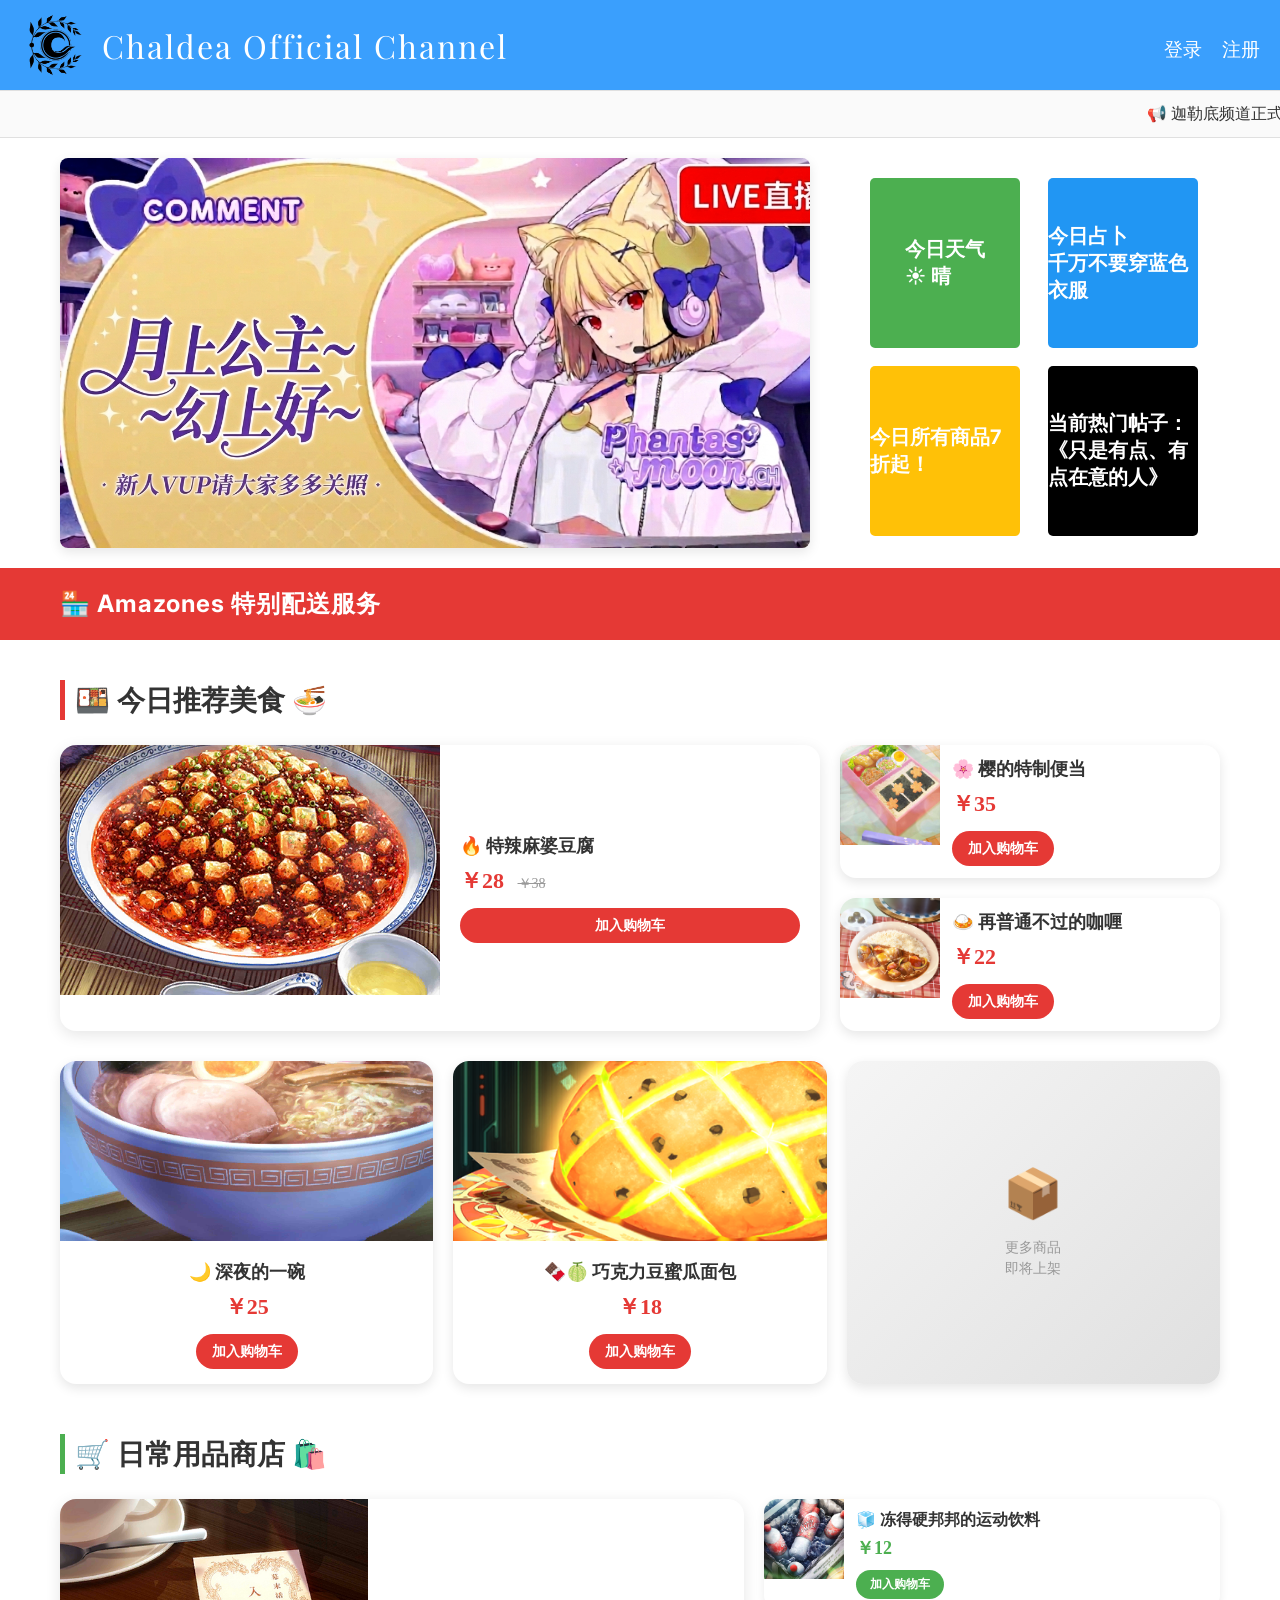
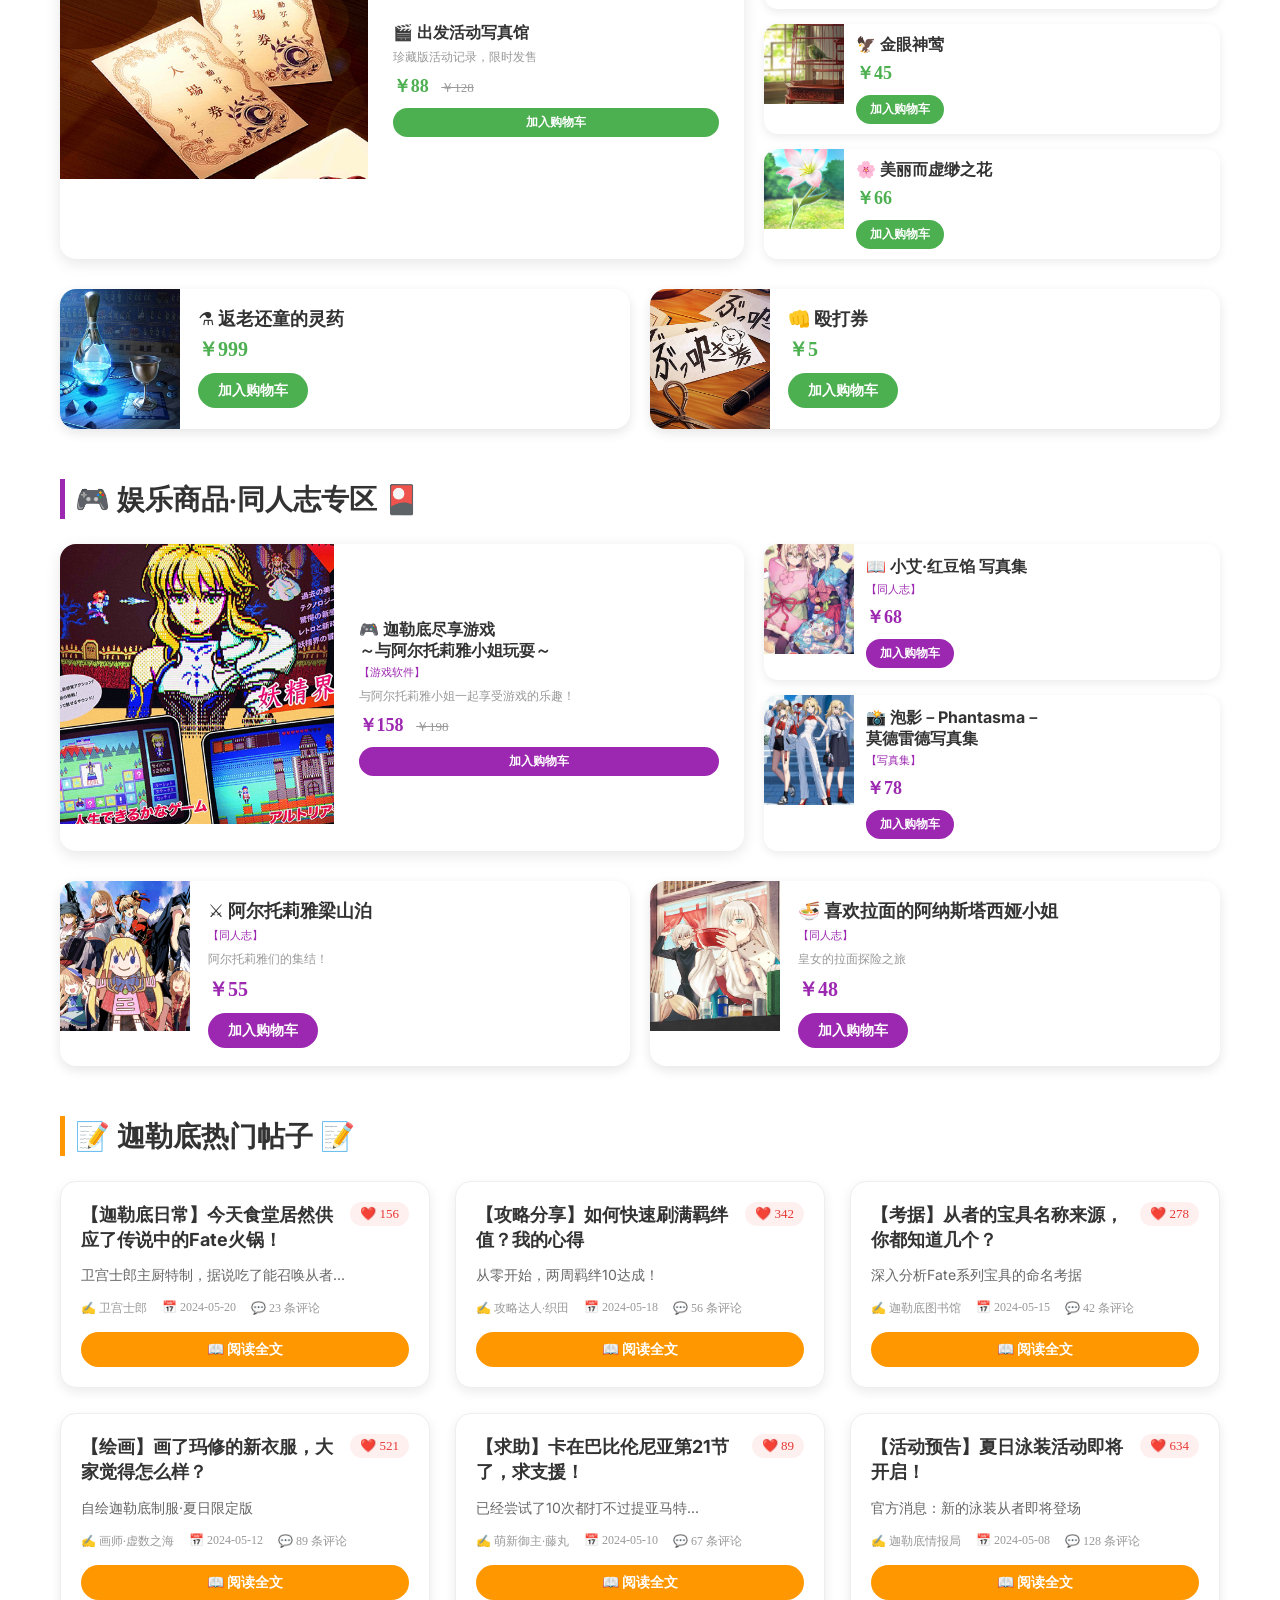
==== index.html @ c487dac6 "Add files via upload" ====
<!DOCTYPE html>
<html lang="zh-cn">
<head>
    <meta charset="UTF-8">
    <meta name="viewport" content="width=device-width, initial-scale=1.0">
    <title>Chaldea Channel-迦勒底频道</title>
    
    <!-- 设置网站图标（favicon） -->
    <link rel="icon" type="image/png" href="images/迦勒底.png">
    <link rel="shortcut icon" type="image/png" href="images/迦勒底.png">
    
    <!-- 引入外部CSS文件 -->
    <link rel="stylesheet" href="css/web.css">
    
    <style>
        * {
            margin: 0;
            padding: 0;
            box-sizing: border-box;
        }

        html, body {
            width: 100%;
            height: 100%;
            margin: 0;
            padding: 0;
            border: 0;
        }

        body {
            background-color: #ffffff;
            padding: 0;
            margin: 0;
            display: block;
            overflow-x: hidden;
        }

        .top-blue-bar {
            width: 100%;
            height: 90px; /* 修改：从60px增加到90px，避免图片溢出 */
            background-color: rgb(58, 159, 253);
            margin: 0;
            padding: 0;
            border: none;
            display: block;
            position: relative;
        }
        
        /* 修复图片高度和定位 */
        .logo-img {
            height: 70px;
            width: 70px;
            display: block;
            object-fit: contain; /* 保证图片比例 */
        }

        /* 优化移动端显示 */
        @media (max-width: 768px) {
            .channel-name {
                font-size: 20px !important;
            }
            .nav-link {
                font-size: 14px !important;
            }
            .nav-left {
                gap: 8px !important;
            }
        }

    </style>
</head>
<body>
    <div class="top-blue-bar">
        <!-- 左侧图片 -->
        <div class="nav-left">
            <img src="images/迦勒底.png" alt="迦勒底" class="logo-img">
            <span class="channel-name">Chaldea Official Channel</span>
        </div>
        <!-- 右侧登录注册 -->
        <div class="nav-right">
            <a href="#" class="nav-link">登录</a>
            <a href="#" class="nav-link">注册</a>
        </div>
    </div>

    <!-- 滚动报幕区域 -->
    <div class="news-ticker">
        <div class="ticker-container">
            <div class="ticker-content" id="tickerContent">
                <span class="news-item">📢 迦勒底频道正式上线！感谢各位从者和御主的支持！</span>
                <span class="news-separator">✦</span>
                <span class="news-item">近日，御主藤丸立香昏迷在床上，其从者皆来探望，等御主醒来时竞在其枕边意外发现一个圣杯，御主表示我不到发生了什么</span>
                <span class="news-separator">✦</span>
                <span class="news-item">5月上旬，阿拉什、诸葛孔明和卡斯特因过度劳累而病倒，再次提醒广大从者们要注意身体</span>
                <span class="news-separator">✦</span>
                <span class="news-item">所长奥尔加玛丽、浅上藤乃、紫苑等人在特异点举行了炙烤蘑菇宴会，感兴趣的从者们可联系：11110000</span>
                <span class="news-separator">✦</span>
                <span class="news-item">爱尔奎特与希耶尔因小事在食堂争执了起来，饭堂员工卫宫好不容易劝阻了二人，事后希耶尔开心地吃起了咖喱并分享给爱尔奎特，爱尔奎特却言："我不吃咖喱。"双方再起了争执。</span>
                <span class="news-separator">✦</span>
                <span class="news-item">5月中旬，莉莉丝和玛修起了争执，二人在灵子模拟室打的不相上下，最后因莉莉丝一直用言语挑衅玛修，被玛修一个光炮打飞了</span>
                <span class="news-separator">✦</span>
                <span class="news-item">去年12月起，迦勒底各处出现许多类似猫的生物，形象酷似爱尔奎特，但爱尔奎特表示："欸~ 完全不知道这是什么生物呢 不过确实和我相像"经过迦勒底的一番调查，确认该生物名为喵姬</span>
                <span class="news-separator">✦</span>
                <span class="news-item">达芬奇亲提醒您，一定要小心网站上来路不明的商品销售信息，以免造成损失！</span>
                <span class="news-separator">✦</span>
                <span class="news-item">听闻最近出现的特异点里有死徒出现，希耶尔干劲满满地赶往特异点，但似乎没发现死徒的踪迹。据本人说："我只记得到达之后不小心碾碎了什么东西，原来那个就是死徒吗？"</span>
                <span class="news-separator">✦</span>
            </div>
        </div>
    </div>

    <!-- 轮播图和功能块行容器 -->
    <div class="content-row">
        <!-- 轮播图区域 -->
        <div class="carousel-section">
            <div class="carousel-container">
                <div class="carousel-wrapper" id="carouselWrapper">
                    <div class="carousel-slide">
                        <img src="images/轮换_直播.png" alt="直播间">
                    </div>
                    <div class="carousel-slide">
                        <img src="images/轮换_旅游.png" alt="玛修">
                    </div>
                </div>
            </div>
        </div>

         <!-- 功能矩形块区域 -->
        <div class="feature-grid">
            <div class="feature-item feature-green">
                <div class="weather-text">
                    <div class="weather-title">今日天气</div>
                    <div class="weather-info">☀️ 晴</div>
                </div>
            </div>
            <div class="feature-item feature-blue">
                <div class="zhanbu-text">
                    <div class="weather-title">今日占卜</div>
                    <div class="weather-info">千万不要穿蓝色衣服</div>
                </div>
            </div>
            <div class="feature-item feature-yellow">今日所有商品7折起！</div>
            <div class="feature-item feature-black">当前热门帖子：《只是有点、有点在意的人》</div>
        </div>  <!-- ← 这里要闭合 feature-grid -->
    </div>  <!-- ← 这里要闭合 content-row -->

    
    <!-- Amazones 特别配送服务横框 -->
    <!-- 红色大横框 -->
    <div class="red-bar">
        <div class="red-bar-text">🏪 Amazones 特别配送服务</div>
    </div>

    <!-- 👇 美食外卖选购区域 👇 -->
    <div class="food-menu">
        <div class="food-menu-title">🍱 今日推荐美食 🍜</div>
        
        <!-- 第一行：左边大图 + 右边两个小图 -->
        <div class="food-row food-row-first">
            <!-- 左边大图：特辣麻婆豆腐 -->
            <div class="food-card food-card-large">
                <img src="images/特辣麻婆豆腐.png" alt="特辣麻婆豆腐">
                <div class="food-info">
                    <div class="food-name">🔥 特辣麻婆豆腐</div>
                    <div class="food-price">￥28 <span class="food-origin-price">￥38</span></div>
                    <button class="order-btn">加入购物车</button>
                </div>
            </div>
            
            <!-- 右边两个小图 -->
            <div class="food-small-group">
                <div class="food-card food-card-small">
                    <img src="images/樱的特制便当.png" alt="樱的特制便当">
                    <div class="food-info">
                        <div class="food-name">🌸 樱的特制便当</div>
                        <div class="food-price">￥35</div>
                        <button class="order-btn">加入购物车</button>
                    </div>
                </div>
                <div class="food-card food-card-small">
                    <img src="images/再普通不过的咖喱.png" alt="再普通不过的咖喱">
                    <div class="food-info">
                        <div class="food-name">🍛 再普通不过的咖喱</div>
                        <div class="food-price">￥22</div>
                        <button class="order-btn">加入购物车</button>
                    </div>
                </div>
            </div>
        </div>
        
        <!-- 第二行：三个均匀排列的商品 -->
        <div class="food-row food-row-second">
            <div class="food-card food-card-medium">
                <img src="images/深夜的一碗.png" alt="深夜的一碗">
                <div class="food-info">
                    <div class="food-name">🌙 深夜的一碗</div>
                    <div class="food-price">￥25</div>
                    <button class="order-btn">加入购物车</button>
                </div>
            </div>
            <div class="food-card food-card-medium">
                <img src="images/巧克力豆蜜瓜面包.png" alt="巧克力豆蜜瓜面包">
                <div class="food-info">
                    <div class="food-name">🍫🍈 巧克力豆蜜瓜面包</div>
                    <div class="food-price">￥18</div>
                    <button class="order-btn">加入购物车</button>
                </div>
            </div>
            <!-- 第三个位置可以留空或添加占位，或者再添加一个商品 -->
            <div class="food-card food-card-medium food-placeholder">
                <div class="coming-soon">
                    <span>📦</span>
                    <p>更多商品<br>即将上架</p>
                </div>
            </div>
        </div>
    </div>

        <!-- 👇 日常用品购买区域 👇 -->
    <div class="daily-goods">
        <div class="daily-goods-title">🛒 日常用品商店 🛍️</div>
        
        <!-- 第一行：左边大图 -->
        <div class="daily-row daily-row-first">
            <!-- 左边大图：出发活动写真馆 -->
            <div class="daily-card daily-card-large">
                <img src="images/出发活动写真馆.png" alt="出发活动写真馆">
                <div class="daily-info">
                    <div class="daily-name">🎬 出发活动写真馆</div>
                    <div class="daily-desc">珍藏版活动记录，限时发售</div>
                    <div class="daily-price">￥88 <span class="daily-origin-price">￥128</span></div>
                    <button class="daily-order-btn">加入购物车</button>
                </div>
            </div>
            
            <!-- 右边三个小图（竖向排列） -->
            <div class="daily-small-group">
                <div class="daily-card daily-card-small">
                    <img src="images/冻得硬邦邦的运动饮料.png" alt="冻得硬邦邦的运动饮料">
                    <div class="daily-info">
                        <div class="daily-name">🧊 冻得硬邦邦的运动饮料</div>
                        <div class="daily-price">￥12</div>
                        <button class="daily-order-btn">加入购物车</button>
                    </div>
                </div>
                <div class="daily-card daily-card-small">
                    <img src="images/金眼神莺.png" alt="金眼神莺">
                    <div class="daily-info">
                        <div class="daily-name">🦅 金眼神莺</div>
                        <div class="daily-price">￥45</div>
                        <button class="daily-order-btn">加入购物车</button>
                    </div>
                </div>
                <div class="daily-card daily-card-small">
                    <img src="images/美丽而虚缈之花.png" alt="美丽而虚缈之花">
                    <div class="daily-info">
                        <div class="daily-name">🌸 美丽而虚缈之花</div>
                        <div class="daily-price">￥66</div>
                        <button class="daily-order-btn">加入购物车</button>
                    </div>
                </div>
            </div>
        </div>
        
        <!-- 第二行：两个商品并排 -->
        <div class="daily-row daily-row-second">
            <div class="daily-card daily-card-medium">
                <img src="images/返老还童的灵药.png" alt="返老还童的灵药">
                <div class="daily-info">
                    <div class="daily-name">⚗️ 返老还童的灵药</div>
                    <div class="daily-price">￥999</div>
                    <button class="daily-order-btn">加入购物车</button>
                </div>
            </div>
            <div class="daily-card daily-card-medium">
                <img src="images/殴打券.png" alt="殴打券">
                <div class="daily-info">
                    <div class="daily-name">👊 殴打券</div>
                    <div class="daily-price">￥5</div>
                    <button class="daily-order-btn">加入购物车</button>
                </div>
            </div>
        </div>
    </div>

        <!-- 👇 娱乐商品（同人志/游戏）区域 👇 -->
    <div class="entertainment-goods">
        <div class="entertainment-title">🎮 娱乐商品·同人志专区 🎴</div>
        
        <!-- 第一行：左边大图 -->
        <div class="entertainment-row entertainment-row-first">
            <!-- 左边大图：迦勒底尽享游戏～与阿尔托莉雅小姐玩耍～ -->
            <div class="entertainment-card entertainment-card-large">
                <img src="images/迦勒底尽享游戏_～与阿尔托莉雅小姐玩耍～.png" alt="迦勒底尽享游戏～与阿尔托莉雅小姐玩耍～">
                <div class="entertainment-info">
                    <div class="entertainment-name">🎮 迦勒底尽享游戏<br>～与阿尔托莉雅小姐玩耍～</div>
                    <div class="entertainment-type">【游戏软件】</div>
                    <div class="entertainment-desc">与阿尔托莉雅小姐一起享受游戏的乐趣！</div>
                    <div class="entertainment-price">￥158 <span class="entertainment-origin-price">￥198</span></div>
                    <button class="entertainment-order-btn">加入购物车</button>
                </div>
            </div>
            
            <!-- 右边两个小图 -->
            <div class="entertainment-small-group">
                <div class="entertainment-card entertainment-card-small">
                    <img src="images/小艾_红豆馅_写真集.png" alt="小艾_红豆馅_写真集">
                    <div class="entertainment-info">
                        <div class="entertainment-name">📖 小艾·红豆馅 写真集</div>
                        <div class="entertainment-type">【同人志】</div>
                        <div class="entertainment-price">￥68</div>
                        <button class="entertainment-order-btn">加入购物车</button>
                    </div>
                </div>
                <div class="entertainment-card entertainment-card-small">
                    <img src="images/泡影－Phantasma－莫德雷德写真集.png" alt="泡影－Phantasma－莫德雷德写真集">
                    <div class="entertainment-info">
                        <div class="entertainment-name">📸 泡影－Phantasma－<br>莫德雷德写真集</div>
                        <div class="entertainment-type">【写真集】</div>
                        <div class="entertainment-price">￥78</div>
                        <button class="entertainment-order-btn">加入购物车</button>
                    </div>
                </div>
            </div>
        </div>
        
        <!-- 第二行：两个商品并排 -->
        <div class="entertainment-row entertainment-row-second">
            <div class="entertainment-card entertainment-card-medium">
                <img src="images/阿尔托莉雅梁山泊.png" alt="阿尔托莉雅梁山泊">
                <div class="entertainment-info">
                    <div class="entertainment-name">⚔️ 阿尔托莉雅梁山泊</div>
                    <div class="entertainment-type">【同人志】</div>
                    <div class="entertainment-desc">阿尔托莉雅们的集结！</div>
                    <div class="entertainment-price">￥55</div>
                    <button class="entertainment-order-btn">加入购物车</button>
                </div>
            </div>
            <div class="entertainment-card entertainment-card-medium">
                <img src="images/喜欢拉面的阿纳斯塔西娅小姐.png" alt="喜欢拉面的阿纳斯塔西娅小姐">
                <div class="entertainment-info">
                    <div class="entertainment-name">🍜 喜欢拉面的阿纳斯塔西娅小姐</div>
                    <div class="entertainment-type">【同人志】</div>
                    <div class="entertainment-desc">皇女的拉面探险之旅</div>
                    <div class="entertainment-price">￥48</div>
                    <button class="entertainment-order-btn">加入购物车</button>
                </div>
            </div>
        </div>
    </div>

        <!-- 👇 帖子板块 👇 -->
    <div class="posts-section">
        <div class="posts-title">📝 迦勒底热门帖子 📝</div>
        
        <div class="posts-list" id="postsList">
            <!-- 帖子列表将通过 JavaScript 动态生成 -->
        </div>
        
        <!-- 帖子内容弹窗 -->
        <div id="postModal" class="post-modal">
            <div class="post-modal-content">
                <div class="post-modal-header">
                    <h3 id="modalTitle"></h3>
                    <span class="post-modal-close" onclick="closePostModal()">&times;</span>
                </div>
                <div class="post-modal-body" id="modalContent">
                </div>
            </div>
        </div>
    </div>

    <script>
        // 滚动报幕脚本
        const tickerContent = document.getElementById('tickerContent');
        const tickerContainer = document.querySelector('.ticker-container');
        
        let speed = 1.5;
        let currentPosition = 0;
        let animationId = null;
        let isScrolling = true;
        
        let contentWidth = tickerContent.scrollWidth;
        let containerWidth = tickerContainer.clientWidth;
        
        currentPosition = containerWidth;
        tickerContent.style.transform = `translateX(${currentPosition}px)`;
        
        function scrollNews() {
            if (!isScrolling) return;
            currentPosition -= speed;
            if (currentPosition <= -contentWidth) {
                currentPosition = containerWidth;
            }
            tickerContent.style.transform = `translateX(${currentPosition}px)`;
            animationId = requestAnimationFrame(scrollNews);
        }
        
        window.addEventListener('resize', function() {
            contentWidth = tickerContent.scrollWidth;
            containerWidth = tickerContainer.clientWidth;
            if (currentPosition <= -contentWidth) {
                currentPosition = containerWidth;
                tickerContent.style.transform = `translateX(${currentPosition}px)`;
            }
        });
        
        tickerContainer.addEventListener('mouseenter', function() {
            isScrolling = false;
            if (animationId) {
                cancelAnimationFrame(animationId);
                animationId = null;
            }
        });
        
        tickerContainer.addEventListener('mouseleave', function() {
            if (!isScrolling) {
                isScrolling = true;
                animationId = requestAnimationFrame(scrollNews);
            }
        });
        
        animationId = requestAnimationFrame(scrollNews);
        
        // 轮播图脚本
        let currentSlide = 0;
        const slides = document.querySelectorAll('.carousel-slide');
        const wrapper = document.getElementById('carouselWrapper');
        const totalSlides = slides.length;
        
        // 添加循环克隆（可选，实现无缝轮播）
        if (totalSlides > 1) {
            // 克隆第一张和最后一张实现无缝循环
            const firstClone = slides[0].cloneNode(true);
            const lastClone = slides[totalSlides - 1].cloneNode(true);
            wrapper.appendChild(firstClone);
            wrapper.insertBefore(lastClone, slides[0]);
            
            // 重新获取slides
            const newSlides = document.querySelectorAll('.carousel-slide');
            const newTotalSlides = newSlides.length;
            
            // 设置初始位置到真正的第一张
            wrapper.style.transform = `translateX(-100%)`;
            currentSlide = 1;
            
            function nextSlide() {
                currentSlide++;
                wrapper.style.transform = `translateX(-${currentSlide * 100}%)`;
                wrapper.style.transition = 'transform 0.5s ease-in-out';
                
                // 到达克隆的末尾时，瞬间跳回
                if (currentSlide === newTotalSlides - 1) {
                    setTimeout(() => {
                        wrapper.style.transition = 'none';
                        currentSlide = 1;
                        wrapper.style.transform = `translateX(-${currentSlide * 100}%)`;
                        setTimeout(() => {
                            wrapper.style.transition = 'transform 0.5s ease-in-out';
                        }, 50);
                    }, 500);
                }
                
                // 到达开头的克隆时，瞬间跳回
                if (currentSlide === 0) {
                    setTimeout(() => {
                        wrapper.style.transition = 'none';
                        currentSlide = newTotalSlides - 2;
                        wrapper.style.transform = `translateX(-${currentSlide * 100}%)`;
                        setTimeout(() => {
                            wrapper.style.transition = 'transform 0.5s ease-in-out';
                        }, 50);
                    }, 500);
                }
            }
            
            setInterval(nextSlide, 3000);
        } else {
            // 只有一张图片时，不轮播
            setInterval(nextSlide, 3000);
        }

            // ========== 帖子板块数据 ==========
    // 帖子数据数组
    const postsData = [
        {
            id: 1,
            title: "【迦勒底日常】今天食堂居然供应了传说中的Fate火锅！",
            summary: "卫宫士郎主厨特制，据说吃了能召唤从者...",
            content: "今天中午食堂排起了长队，原来是卫宫主厨复刻了冬木市的特色火锅。据说里面加入了魔力结晶，吃完后真的听到了从者的声音！不过阿拉什说吃完后感觉要放宝具了...\n\n📸 附：火锅现场照片\n\n御主们快去尝尝吧，限量供应！",
            author: "卫宫士郎",
            date: "2024-05-20",
            likes: 156,
            comments: 23
        },
        {
            id: 2,
            title: "【攻略分享】如何快速刷满羁绊值？我的心得",
            summary: "从零开始，两周羁绊10达成！",
            content: "大家好，我是迦勒底的老御主了。今天分享下我的刷羁绊经验：\n\n1. 优先选择「迦勒底之门」的日常本\n2. 带上增加羁绊的礼装「午餐时光」\n3. 利用活动期间的加成\n4. 后排放置想要练羁绊的从者\n\n目前我已经刷满了5个从者的羁绊10，欢迎大家交流心得！",
            author: "攻略达人·织田",
            date: "2024-05-18",
            likes: 342,
            comments: 56
        },
        {
            id: 3,
            title: "【考据】从者的宝具名称来源，你都知道几个？",
            summary: "深入分析Fate系列宝具的命名考据",
            content: "今天来给大家科普一下从者们的宝具名称来源：\n\n• 阿尔托莉雅的「誓约胜利之剑(Excalibur)」—— 来自亚瑟王传说\n• 吉尔伽美什的「王之财宝(Gate of Babylon)」—— 巴比伦神话\n• 库·丘林的「刺穿死棘之枪(Gae Bolg)」—— 凯尔特神话\n\n你还想知道哪些从者的宝具考据？留言告诉我！",
            author: "迦勒底图书馆",
            date: "2024-05-15",
            likes: 278,
            comments: 42
        },
        {
            id: 4,
            title: "【绘画】画了玛修的新衣服，大家觉得怎么样？",
            summary: "自绘迦勒底制服·夏日限定版",
            content: "最近天气热了，给玛修画了一套夏日制服！\n\n（图片：玛修夏日服设计图）\n\n灵感来源于海边的浪花和盾牌的纹路。\n希望大家喜欢！\n\nPS：下次画谁好呢？评论区告诉我～",
            author: "画师·虚数之海",
            date: "2024-05-12",
            likes: 521,
            comments: 89
        },
        {
            id: 5,
            title: "【求助】卡在巴比伦尼亚第21节了，求支援！",
            summary: "已经尝试了10次都打不过提亚马特...",
            content: "如题，我的队伍配置：\n- 玛修（Lv80）\n- 吉尔伽美什（Lv90）\n- 支援找的梅林\n- 后备：贞德、阿拉什、学妹\n\n每次打到最后一管血就被团灭了，求大佬推荐阵容！\n\n或者有哪位御主能把强力从者挂支援位吗？万分感谢！",
            author: "萌新御主·藤丸",
            date: "2024-05-10",
            likes: 89,
            comments: 67
        },
        {
            id: 6,
            title: "【活动预告】夏日泳装活动即将开启！",
            summary: "官方消息：新的泳装从者即将登场",
            content: "据迦勒底官方消息，今年的夏日泳装活动将于下周五开启！\n\n🌟 预计新从者：\n- ★5 泳装阿尔托莉雅\n- ★4 泳装玛修\n- ★4 泳装尼禄\n\n🎁 登录奖励：\n活动期间每日登录送圣晶石×3\n\n准备好你们的圣晶石了吗？",
            author: "迦勒底情报局",
            date: "2024-05-08",
            likes: 634,
            comments: 128
        }
    ];

    // 生成帖子列表HTML
    function renderPostsList() {
        const postsList = document.getElementById('postsList');
        if (!postsList) return;
        
        let html = '';
        postsData.forEach(post => {
            html += `
                <div class="post-card" data-id="${post.id}">
                    <div class="post-card-header">
                        <h3 class="post-title">${post.title}</h3>
                        <span class="post-likes">❤️ ${post.likes}</span>
                    </div>
                    <div class="post-summary">${post.summary}</div>
                    <div class="post-meta">
                        <span>✍️ ${post.author}</span>
                        <span>📅 ${post.date}</span>
                        <span>💬 ${post.comments} 条评论</span>
                    </div>
                    <button class="view-post-btn" onclick="viewPost(${post.id})">📖 阅读全文</button>
                </div>
            `;
        });
        postsList.innerHTML = html;
    }

    // 查看帖子内容
    function viewPost(postId) {
        const post = postsData.find(p => p.id === postId);
        if (!post) return;
        
        // 设置弹窗内容
        document.getElementById('modalTitle').innerHTML = post.title;
        
        // 格式化内容（保留换行）
        const contentHtml = `
            <div class="post-detail-meta">
                <span>✍️ 作者：${post.author}</span>
                <span>📅 发布时间：${post.date}</span>
                <span>❤️ 点赞：${post.likes}</span>
                <span>💬 评论：${post.comments}</span>
            </div>
            <div class="post-detail-content">
                ${post.content.replace(/\n/g, '<br>')}
            </div>
            <div class="post-detail-footer">
                <button class="like-btn" onclick="likePost(${post.id})">👍 点赞</button>
                <button class="back-btn" onclick="closePostModal()">关闭</button>
            </div>
        `;
        
        document.getElementById('modalContent').innerHTML = contentHtml;
        
        // 显示弹窗
        document.getElementById('postModal').style.display = 'block';
        document.body.style.overflow = 'hidden';
    }

    // 点赞功能
    function likePost(postId) {
        const post = postsData.find(p => p.id === postId);
        if (post) {
            post.likes++;
            viewPost(postId); // 刷新弹窗内容
            renderPostsList(); // 刷新列表中的点赞数
        }
    }

    // 关闭弹窗
    function closePostModal() {
        document.getElementById('postModal').style.display = 'none';
        document.body.style.overflow = 'auto';
    }

    // 点击弹窗外部关闭
    window.onclick = function(event) {
        const modal = document.getElementById('postModal');
        if (event.target === modal) {
            closePostModal();
        }
    }

    // 初始化帖子板块
    renderPostsList();

    </script>
</body>
</html>
---- css/web.css ----
@import url('https://fonts.googleapis.com/css2?family=Inter:wght@400;700&family=Playfair+Display:wght@400;700&display=swap');

.top-blue-bar {
    position: relative;
}

.nav-left {
    position: absolute;
    left: 20px;
    top: 50%;
    transform: translateY(-50%);
    display: flex;
    align-items: center;
    gap: 12px;
}

.logo-img {
    height: 70px;
    width: 70px;
    display: block;
}

.channel-name {
    color: white;
    font-size: 32px;
    font-family: 'Playfair Display', serif;
    letter-spacing: 2px;
}

.nav-right {
    position: absolute;
    right: 0;
    top: 55%;
    transform: translateY(-50%);
    display: flex;
    gap: 20px;
    padding-right: 20px;
}

.nav-link {
    color: white;
    font-size: 19px;
    font-family: 'Inter', system-ui, sans-serif;
    text-decoration: none;
}

.nav-link:hover {
    text-decoration: underline;
    text-underline-offset: 10px;
}

/* ========== 滚动报幕样式 ========== */
.news-ticker {
    width: 100%;
    background-color: #f5f5f5;
    border-top: 1px solid #e0e0e0;
    border-bottom: 1px solid #e0e0e0;
    overflow: hidden;
    position: relative;
}

.ticker-container {
    width: 100%;
    overflow: hidden;
    background-color: #fafafa;
}

.ticker-content {
    display: inline-block;
    white-space: nowrap;
    padding: 12px 0;
}

.news-item {
    font-size: 16px;
    font-family: 'Inter', system-ui, sans-serif;
    color: #333;
    font-weight: 500;
}

.news-separator {
    margin: 0 25px;
    color: rgb(58, 159, 253);
    font-size: 14px;
    font-weight: bold;
}

.ticker-container:hover {
    cursor: pointer;
}

/* ========== 轮播图样式（固定大小） ========== */
/* 行容器 - 让轮播图和矩形块并排 */
.content-row {
    display: flex;
    flex-direction: row;  /* 强制水平排列 */
    flex-wrap: nowrap;    /* 禁止换行 */
    gap: 20px;
    max-width: 1200px;
    margin: 20px auto;
    padding: 0 20px;
}

.carousel-section {
    width: 750px;
    min-width: 750px;     /* 确保最小宽度 */
    flex-shrink: 0;       /* 不允许收缩 */
    overflow: hidden;
    border-radius: 8px;
    box-shadow: 0 4px 12px rgba(0,0,0,0.1);
    height: 390px;
}

.carousel-container {
    width: 100%;
    position: relative;
    height: 100%;
}

.carousel-wrapper {
    display: flex;
    transition: transform 0.6s ease-in-out;
    height: 100%;
}

.carousel-slide {
    min-width: 100%;
    height: 100%;
    overflow: hidden;
}

.carousel-slide img {
    width: 100%;
    height: 100%;
    display: block;
    object-fit: cover;
}

/* ========== 功能矩形块样式 ========== */
.feature-grid {
    display: grid;
    grid-template-columns: repeat(2, 1fr);
    gap: 5px;
    width: 270px;
    min-width: 350px;     /* 确保最小宽度 */
    flex-shrink: 0;       /* 不允许收缩 */
    margin-left: 40px;  /* ← 添加这行，调整数值控制靠右距离 */
    margin-top: 20px;  /* 添加这行，数值越大越往下 */
}

.feature-item {
    width: 150px;
    height: 170px;
    display: flex;
    align-items: center;
    justify-content: center;
    border-radius: 5px;
    font-size: 20px;
    font-weight: bold;
    color: white;
    font-family: 'Inter', system-ui, sans-serif;
    cursor: pointer;
    transition: transform 0.3s ease, box-shadow 0.3s ease;
}

.feature-item:hover {
    transform: translateY(-5px);
    box-shadow: 0 6px 16px rgba(0,0,0,0.2);
}

/* 矩形颜色 */
.feature-green {
    background-color: #4CAF50;
}

.feature-blue {
    background-color: #2196F3;
}

.feature-yellow {
    background-color: #FFC107;
}

.feature-black {
    background-color: #000000;
}

/* 响应式：屏幕不够宽时显示滚动条而不是换行 */
@media (max-width: 1100px) {
    body {
        overflow-x: auto;  /* 允许横向滚动 */
    }
    .content-row {
        min-width: 1050px; /* 确保最小宽度，防止换行 */
    }
}

@media (max-width: 768px) {
    .content-row {
        flex-direction: row;  /* 手机上也不换行 */
        min-width: 1050px;
    }
    
    body {
        overflow-x: auto;
    }
}

/* ========== 红色大横框 ========== */
.red-bar {
    width: 100%;
    background-color: #E53935;  /* 红色背景 */
    padding: 20px 0;
    margin: 20px 0 0 0;
}

.red-bar-text {
    display: block;
    max-width: 1200px;
    margin: 0 auto;
    padding: 0 20px;
    font-size: 24px;
    font-weight: bold;
    color: white;
    font-family: 'Inter', system-ui, sans-serif;
    letter-spacing: 1px;
}

/* 响应式 */
@media (max-width: 768px) {
    .red-bar-text {
        font-size: 18px;
    }
    .red-bar {
        padding: 14px 0;
    }
}

/* ========== 美食外卖选购区域 ========== */
.food-menu {
    max-width: 1200px;
    margin: 40px auto;
    padding: 0 20px;
}

.food-menu-title {
    font-size: 28px;
    font-weight: bold;
    font-family: 'Playfair Display', serif;
    color: #333;
    margin-bottom: 25px;
    padding-left: 10px;
    border-left: 5px solid #E53935;
}

/* 第一行布局：左边大图 + 右边两小图 */
.food-row-first {
    display: flex;
    gap: 20px;
    margin-bottom: 30px;
}

.food-card-large {
    flex: 2;
    display: flex;
    background: white;
    border-radius: 16px;
    overflow: hidden;
    box-shadow: 0 4px 15px rgba(0,0,0,0.1);
    transition: transform 0.3s ease, box-shadow 0.3s ease;
}

.food-card-large:hover {
    transform: translateY(-5px);
    box-shadow: 0 8px 25px rgba(0,0,0,0.15);
}

.food-card-large img {
    width: 50%;
    height: 250px;
    object-fit: cover;
}

.food-card-large .food-info {
    flex: 1;
    padding: 20px;
    display: flex;
    flex-direction: column;
    justify-content: center;
}

/* 右边小图组 */
.food-small-group {
    flex: 1;
    display: flex;
    flex-direction: column;
    gap: 20px;
}

.food-card-small {
    display: flex;
    background: white;
    border-radius: 16px;
    overflow: hidden;
    box-shadow: 0 4px 12px rgba(0,0,0,0.1);
    transition: transform 0.3s ease, box-shadow 0.3s ease;
}

.food-card-small:hover {
    transform: translateY(-3px);
    box-shadow: 0 6px 18px rgba(0,0,0,0.12);
}

.food-card-small img {
    width: 100px;
    height: 100px;
    object-fit: cover;
}

.food-card-small .food-info {
    flex: 1;
    padding: 12px;
}

/* 第二行布局：三个均等卡片 */
.food-row-second {
    display: flex;
    gap: 20px;
}

.food-card-medium {
    flex: 1;
    background: white;
    border-radius: 16px;
    overflow: hidden;
    box-shadow: 0 4px 12px rgba(0,0,0,0.1);
    transition: transform 0.3s ease, box-shadow 0.3s ease;
    text-align: center;
}

.food-card-medium:hover {
    transform: translateY(-5px);
    box-shadow: 0 8px 20px rgba(0,0,0,0.15);
}

.food-card-medium img {
    width: 100%;
    height: 180px;
    object-fit: cover;
}

.food-card-medium .food-info {
    padding: 15px;
}

/* 商品信息通用样式 */
.food-name {
    font-size: 18px;
    font-weight: bold;
    color: #333;
    margin-bottom: 8px;
    font-family: 'Inter', system-ui, sans-serif;
}

.food-price {
    font-size: 22px;
    font-weight: bold;
    color: #E53935;
    margin-bottom: 12px;
}

.food-origin-price {
    font-size: 14px;
    color: #999;
    text-decoration: line-through;
    font-weight: normal;
    margin-left: 8px;
}

.order-btn {
    background-color: #E53935;
    color: white;
    border: none;
    padding: 8px 16px;
    border-radius: 25px;
    font-size: 14px;
    font-weight: bold;
    cursor: pointer;
    transition: background-color 0.3s ease;
    font-family: 'Inter', system-ui, sans-serif;
}

.order-btn:hover {
    background-color: #c62828;
}

/* 占位卡片样式 */
.food-placeholder {
    background: linear-gradient(135deg, #f5f5f5 0%, #e0e0e0 100%);
    display: flex;
    align-items: center;
    justify-content: center;
    min-height: 280px;
}

.coming-soon {
    text-align: center;
    color: #999;
}

.coming-soon span {
    font-size: 48px;
    display: block;
    margin-bottom: 15px;
}

.coming-soon p {
    font-size: 14px;
    line-height: 1.5;
}

/* 响应式 */
@media (max-width: 900px) {
    .food-row-first {
        flex-direction: column;
    }
    
    .food-card-large {
        flex-direction: column;
    }
    
    .food-card-large img {
        width: 100%;
        height: 200px;
    }
    
    .food-small-group {
        flex-direction: row;
    }
    
    .food-card-small {
        flex: 1;
        flex-direction: column;
    }
    
    .food-card-small img {
        width: 100%;
        height: 120px;
    }
    
    .food-row-second {
        flex-direction: column;
    }
}

@media (max-width: 600px) {
    .food-small-group {
        flex-direction: column;
    }
    
    .food-menu-title {
        font-size: 22px;
    }
}

/* ========== 日常用品商店区域 ========== */
.daily-goods {
    max-width: 1200px;
    margin: 50px auto;
    padding: 0 20px;
}

.daily-goods-title {
    font-size: 28px;
    font-weight: bold;
    font-family: 'Playfair Display', serif;
    color: #333;
    margin-bottom: 25px;
    padding-left: 10px;
    border-left: 5px solid #4CAF50;
}

/* 第一行布局：左边大图 + 右边三小图（竖向） */
.daily-row-first {
    display: flex;
    gap: 20px;
    margin-bottom: 30px;
}

.daily-card-large {
    flex: 1.5;
    display: flex;
    background: white;
    border-radius: 16px;
    overflow: hidden;
    box-shadow: 0 4px 15px rgba(0,0,0,0.1);
    transition: transform 0.3s ease, box-shadow 0.3s ease;
}

.daily-card-large:hover {
    transform: translateY(-5px);
    box-shadow: 0 8px 25px rgba(0,0,0,0.15);
}

.daily-card-large img {
    width: 45%;
    height: 280px;
    object-fit: cover;
}

.daily-card-large .daily-info {
    flex: 1;
    padding: 25px;
    display: flex;
    flex-direction: column;
    justify-content: center;
}

/* 右边小图组（竖向排列） */
.daily-small-group {
    flex: 1;
    display: flex;
    flex-direction: column;
    gap: 15px;
}

.daily-card-small {
    display: flex;
    background: white;
    border-radius: 14px;
    overflow: hidden;
    box-shadow: 0 3px 10px rgba(0,0,0,0.08);
    transition: transform 0.3s ease, box-shadow 0.3s ease;
}

.daily-card-small:hover {
    transform: translateX(3px);
    box-shadow: 0 5px 15px rgba(0,0,0,0.12);
}

.daily-card-small img {
    width: 80px;
    height: 80px;
    object-fit: cover;
}

.daily-card-small .daily-info {
    flex: 1;
    padding: 10px 12px;
}

/* 商品信息通用样式 */
.daily-name {
    font-size: 16px;
    font-weight: bold;
    color: #333;
    margin-bottom: 5px;
    font-family: 'Inter', system-ui, sans-serif;
}

.daily-desc {
    font-size: 12px;
    color: #999;
    margin-bottom: 8px;
}

.daily-price {
    font-size: 18px;
    font-weight: bold;
    color: #4CAF50;
    margin-bottom: 10px;
}

.daily-origin-price {
    font-size: 13px;
    color: #999;
    text-decoration: line-through;
    font-weight: normal;
    margin-left: 8px;
}

.daily-order-btn {
    background-color: #4CAF50;
    color: white;
    border: none;
    padding: 6px 14px;
    border-radius: 20px;
    font-size: 12px;
    font-weight: bold;
    cursor: pointer;
    transition: background-color 0.3s ease;
    font-family: 'Inter', system-ui, sans-serif;
}

.daily-order-btn:hover {
    background-color: #388E3C;
}

/* 第二行：两个商品并排 */
.daily-row-second {
    display: flex;
    gap: 20px;
}

.daily-card-medium {
    flex: 1;
    display: flex;
    background: white;
    border-radius: 16px;
    overflow: hidden;
    box-shadow: 0 4px 12px rgba(0,0,0,0.1);
    transition: transform 0.3s ease, box-shadow 0.3s ease;
}

.daily-card-medium:hover {
    transform: translateY(-5px);
    box-shadow: 0 8px 20px rgba(0,0,0,0.15);
}

.daily-card-medium img {
    width: 120px;
    height: 140px;
    object-fit: cover;
}

.daily-card-medium .daily-info {
    flex: 1;
    padding: 18px;
}

.daily-card-medium .daily-name {
    font-size: 18px;
}

.daily-card-medium .daily-price {
    font-size: 20px;
}

.daily-card-medium .daily-order-btn {
    padding: 8px 20px;
    font-size: 14px;
}

/* 响应式 */
@media (max-width: 900px) {
    .daily-row-first {
        flex-direction: column;
    }
    
    .daily-card-large {
        flex-direction: column;
    }
    
    .daily-card-large img {
        width: 100%;
        height: 200px;
    }
    
    .daily-small-group {
        flex-direction: row;
    }
    
    .daily-card-small {
        flex: 1;
        flex-direction: column;
    }
    
    .daily-card-small img {
        width: 100%;
        height: 100px;
    }
    
    .daily-row-second {
        flex-direction: column;
    }
    
    .daily-card-medium {
        flex-direction: column;
    }
    
    .daily-card-medium img {
        width: 100%;
        height: 160px;
    }
}

@media (max-width: 600px) {
    .daily-small-group {
        flex-direction: column;
    }
    
    .daily-goods-title {
        font-size: 22px;
    }
}

/* ========== 娱乐商品（同人志/游戏）区域 ========== */
.entertainment-goods {
    max-width: 1200px;
    margin: 50px auto;
    padding: 0 20px;
}

.entertainment-title {
    font-size: 28px;
    font-weight: bold;
    font-family: 'Playfair Display', serif;
    color: #333;
    margin-bottom: 25px;
    padding-left: 10px;
    border-left: 5px solid #9C27B0;
}

/* 第一行布局：左边大图 + 右边两小图 */
.entertainment-row-first {
    display: flex;
    gap: 20px;
    margin-bottom: 30px;
}

.entertainment-card-large {
    flex: 1.5;
    display: flex;
    background: white;
    border-radius: 16px;
    overflow: hidden;
    box-shadow: 0 4px 15px rgba(0,0,0,0.1);
    transition: transform 0.3s ease, box-shadow 0.3s ease;
}

.entertainment-card-large:hover {
    transform: translateY(-5px);
    box-shadow: 0 8px 25px rgba(0,0,0,0.15);
}

.entertainment-card-large img {
    width: 40%;
    height: 280px;
    object-fit: cover;
}

.entertainment-card-large .entertainment-info {
    flex: 1;
    padding: 25px;
    display: flex;
    flex-direction: column;
    justify-content: center;
}

/* 右边小图组 */
.entertainment-small-group {
    flex: 1;
    display: flex;
    flex-direction: column;
    gap: 15px;
}

.entertainment-card-small {
    display: flex;
    background: white;
    border-radius: 14px;
    overflow: hidden;
    box-shadow: 0 3px 10px rgba(0,0,0,0.08);
    transition: transform 0.3s ease, box-shadow 0.3s ease;
}

.entertainment-card-small:hover {
    transform: translateX(3px);
    box-shadow: 0 5px 15px rgba(0,0,0,0.12);
}

.entertainment-card-small img {
    width: 90px;
    height: 110px;
    object-fit: cover;
}

.entertainment-card-small .entertainment-info {
    flex: 1;
    padding: 12px;
}

/* 商品信息通用样式 */
.entertainment-name {
    font-size: 16px;
    font-weight: bold;
    color: #333;
    margin-bottom: 5px;
    font-family: 'Inter', system-ui, sans-serif;
    line-height: 1.3;
}

.entertainment-type {
    font-size: 11px;
    color: #9C27B0;
    margin-bottom: 8px;
    font-weight: 500;
}

.entertainment-desc {
    font-size: 12px;
    color: #999;
    margin-bottom: 8px;
}

.entertainment-price {
    font-size: 18px;
    font-weight: bold;
    color: #9C27B0;
    margin-bottom: 10px;
}

.entertainment-origin-price {
    font-size: 13px;
    color: #999;
    text-decoration: line-through;
    font-weight: normal;
    margin-left: 8px;
}

.entertainment-order-btn {
    background-color: #9C27B0;
    color: white;
    border: none;
    padding: 6px 14px;
    border-radius: 20px;
    font-size: 12px;
    font-weight: bold;
    cursor: pointer;
    transition: background-color 0.3s ease;
    font-family: 'Inter', system-ui, sans-serif;
}

.entertainment-order-btn:hover {
    background-color: #7B1FA2;
}

/* 第二行：两个商品并排 */
.entertainment-row-second {
    display: flex;
    gap: 20px;
}

.entertainment-card-medium {
    flex: 1;
    display: flex;
    background: white;
    border-radius: 16px;
    overflow: hidden;
    box-shadow: 0 4px 12px rgba(0,0,0,0.1);
    transition: transform 0.3s ease, box-shadow 0.3s ease;
}

.entertainment-card-medium:hover {
    transform: translateY(-5px);
    box-shadow: 0 8px 20px rgba(0,0,0,0.15);
}

.entertainment-card-medium img {
    width: 130px;
    height: 150px;
    object-fit: cover;
}

.entertainment-card-medium .entertainment-info {
    flex: 1;
    padding: 18px;
}

.entertainment-card-medium .entertainment-name {
    font-size: 18px;
}

.entertainment-card-medium .entertainment-price {
    font-size: 20px;
}

.entertainment-card-medium .entertainment-order-btn {
    padding: 8px 20px;
    font-size: 14px;
}

/* 响应式 */
@media (max-width: 900px) {
    .entertainment-row-first {
        flex-direction: column;
    }
    
    .entertainment-card-large {
        flex-direction: column;
    }
    
    .entertainment-card-large img {
        width: 100%;
        height: 200px;
    }
    
    .entertainment-small-group {
        flex-direction: row;
    }
    
    .entertainment-card-small {
        flex: 1;
        flex-direction: column;
    }
    
    .entertainment-card-small img {
        width: 100%;
        height: 120px;
    }
    
    .entertainment-row-second {
        flex-direction: column;
    }
    
    .entertainment-card-medium {
        flex-direction: column;
    }
    
    .entertainment-card-medium img {
        width: 100%;
        height: 180px;
    }
}

@media (max-width: 600px) {
    .entertainment-small-group {
        flex-direction: column;
    }
    
    .entertainment-title {
        font-size: 22px;
    }
}

/* ========== 帖子板块样式 ========== */
.posts-section {
    max-width: 1200px;
    margin: 50px auto;
    padding: 0 20px;
}

.posts-title {
    font-size: 28px;
    font-weight: bold;
    font-family: 'Playfair Display', serif;
    color: #333;
    margin-bottom: 25px;
    padding-left: 10px;
    border-left: 5px solid #FF9800;
}

/* 帖子列表网格布局 */
.posts-list {
    display: grid;
    grid-template-columns: repeat(auto-fill, minmax(350px, 1fr));
    gap: 25px;
}

/* 帖子卡片 */
.post-card {
    background: white;
    border-radius: 16px;
    padding: 20px;
    box-shadow: 0 4px 12px rgba(0,0,0,0.08);
    transition: transform 0.3s ease, box-shadow 0.3s ease;
    border: 1px solid #eee;
}

.post-card:hover {
    transform: translateY(-5px);
    box-shadow: 0 8px 25px rgba(0,0,0,0.12);
}

.post-card-header {
    display: flex;
    justify-content: space-between;
    align-items: flex-start;
    margin-bottom: 12px;
}

.post-title {
    font-size: 18px;
    font-weight: bold;
    color: #333;
    font-family: 'Inter', system-ui, sans-serif;
    line-height: 1.4;
    flex: 1;
    margin: 0;
}

.post-likes {
    font-size: 13px;
    color: #E53935;
    background: #FFF0F0;
    padding: 4px 10px;
    border-radius: 20px;
    white-space: nowrap;
    margin-left: 10px;
}

.post-summary {
    color: #666;
    font-size: 14px;
    line-height: 1.5;
    margin-bottom: 15px;
    font-family: 'Inter', system-ui, sans-serif;
}

.post-meta {
    display: flex;
    gap: 15px;
    font-size: 12px;
    color: #999;
    margin-bottom: 15px;
    flex-wrap: wrap;
}

.view-post-btn {
    background-color: #FF9800;
    color: white;
    border: none;
    padding: 8px 20px;
    border-radius: 25px;
    font-size: 14px;
    font-weight: bold;
    cursor: pointer;
    transition: background-color 0.3s ease;
    font-family: 'Inter', system-ui, sans-serif;
    width: 100%;
}

.view-post-btn:hover {
    background-color: #F57C00;
}

/* 帖子详情弹窗 */
.post-modal {
    display: none;
    position: fixed;
    z-index: 1000;
    left: 0;
    top: 0;
    width: 100%;
    height: 100%;
    background-color: rgba(0,0,0,0.6);
    animation: fadeIn 0.3s ease;
}

@keyframes fadeIn {
    from { opacity: 0; }
    to { opacity: 1; }
}

.post-modal-content {
    position: relative;
    background-color: white;
    margin: 5% auto;
    padding: 0;
    width: 90%;
    max-width: 700px;
    border-radius: 20px;
    box-shadow: 0 10px 40px rgba(0,0,0,0.2);
    animation: slideDown 0.3s ease;
    max-height: 85%;
    overflow-y: auto;
}

@keyframes slideDown {
    from {
        transform: translateY(-50px);
        opacity: 0;
    }
    to {
        transform: translateY(0);
        opacity: 1;
    }
}

.post-modal-header {
    display: flex;
    justify-content: space-between;
    align-items: center;
    padding: 20px 25px;
    border-bottom: 1px solid #eee;
    background: linear-gradient(135deg, #FF9800 0%, #FFC107 100%);
    border-radius: 20px 20px 0 0;
}

.post-modal-header h3 {
    margin: 0;
    font-size: 20px;
    color: white;
    font-family: 'Inter', system-ui, sans-serif;
    flex: 1;
}

.post-modal-close {
    color: white;
    font-size: 28px;
    font-weight: bold;
    cursor: pointer;
    transition: transform 0.2s;
    line-height: 1;
}

.post-modal-close:hover {
    transform: scale(1.1);
}

.post-modal-body {
    padding: 25px;
}

.post-detail-meta {
    display: flex;
    flex-wrap: wrap;
    gap: 15px;
    font-size: 13px;
    color: #999;
    padding-bottom: 15px;
    border-bottom: 1px solid #eee;
    margin-bottom: 20px;
}

.post-detail-content {
    font-size: 16px;
    line-height: 1.8;
    color: #333;
    font-family: 'Inter', system-ui, sans-serif;
    white-space: pre-wrap;
}

.post-detail-footer {
    margin-top: 25px;
    padding-top: 20px;
    border-top: 1px solid #eee;
    display: flex;
    gap: 15px;
}

.like-btn {
    background-color: #E53935;
    color: white;
    border: none;
    padding: 10px 25px;
    border-radius: 30px;
    font-size: 14px;
    font-weight: bold;
    cursor: pointer;
    transition: background-color 0.3s ease;
}

.like-btn:hover {
    background-color: #c62828;
}

.back-btn {
    background-color: #999;
    color: white;
    border: none;
    padding: 10px 25px;
    border-radius: 30px;
    font-size: 14px;
    font-weight: bold;
    cursor: pointer;
    transition: background-color 0.3s ease;
}

.back-btn:hover {
    background-color: #777;
}

/* 响应式 */
@media (max-width: 768px) {
    .posts-list {
        grid-template-columns: 1fr;
    }
    
    .posts-title {
        font-size: 22px;
    }
    
    .post-modal-content {
        margin: 10% auto;
        width: 95%;
    }
    
    .post-modal-header h3 {
        font-size: 16px;
    }
    
    .post-detail-content {
        font-size: 14px;
    }
}
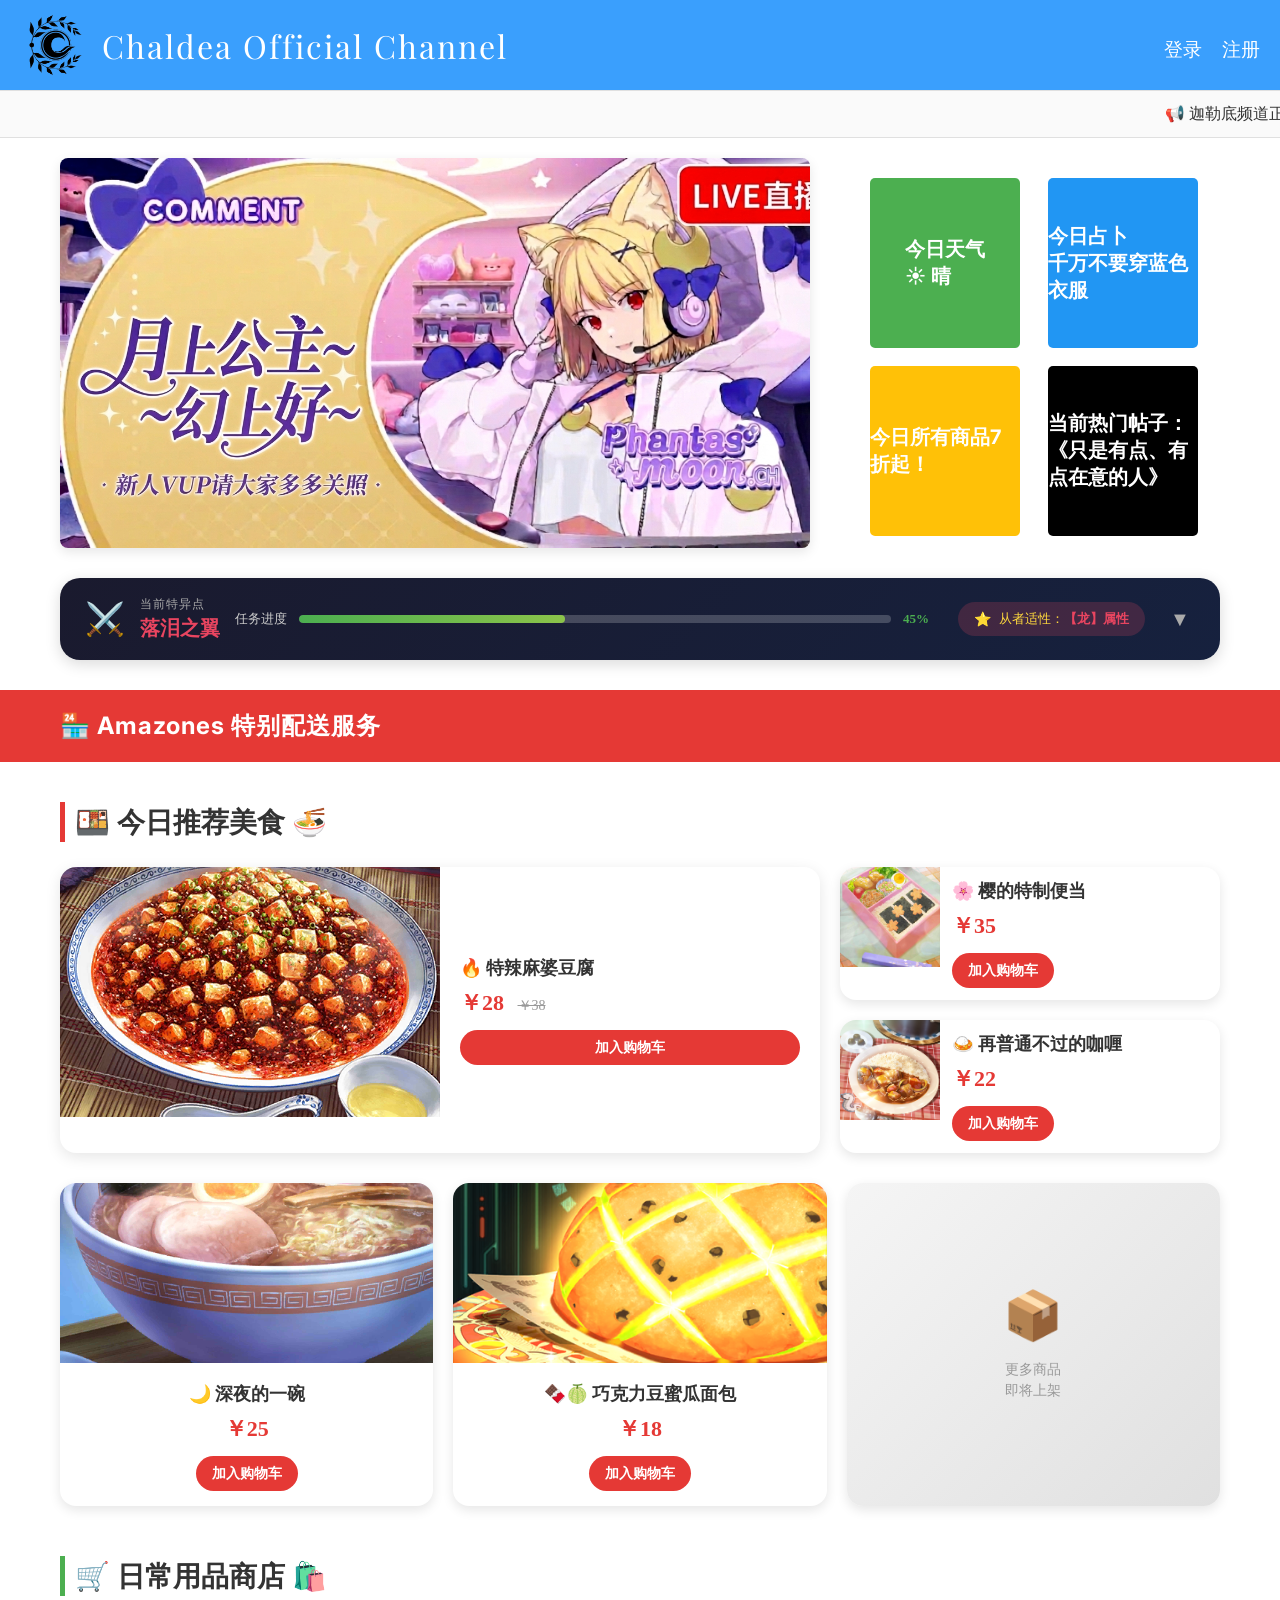
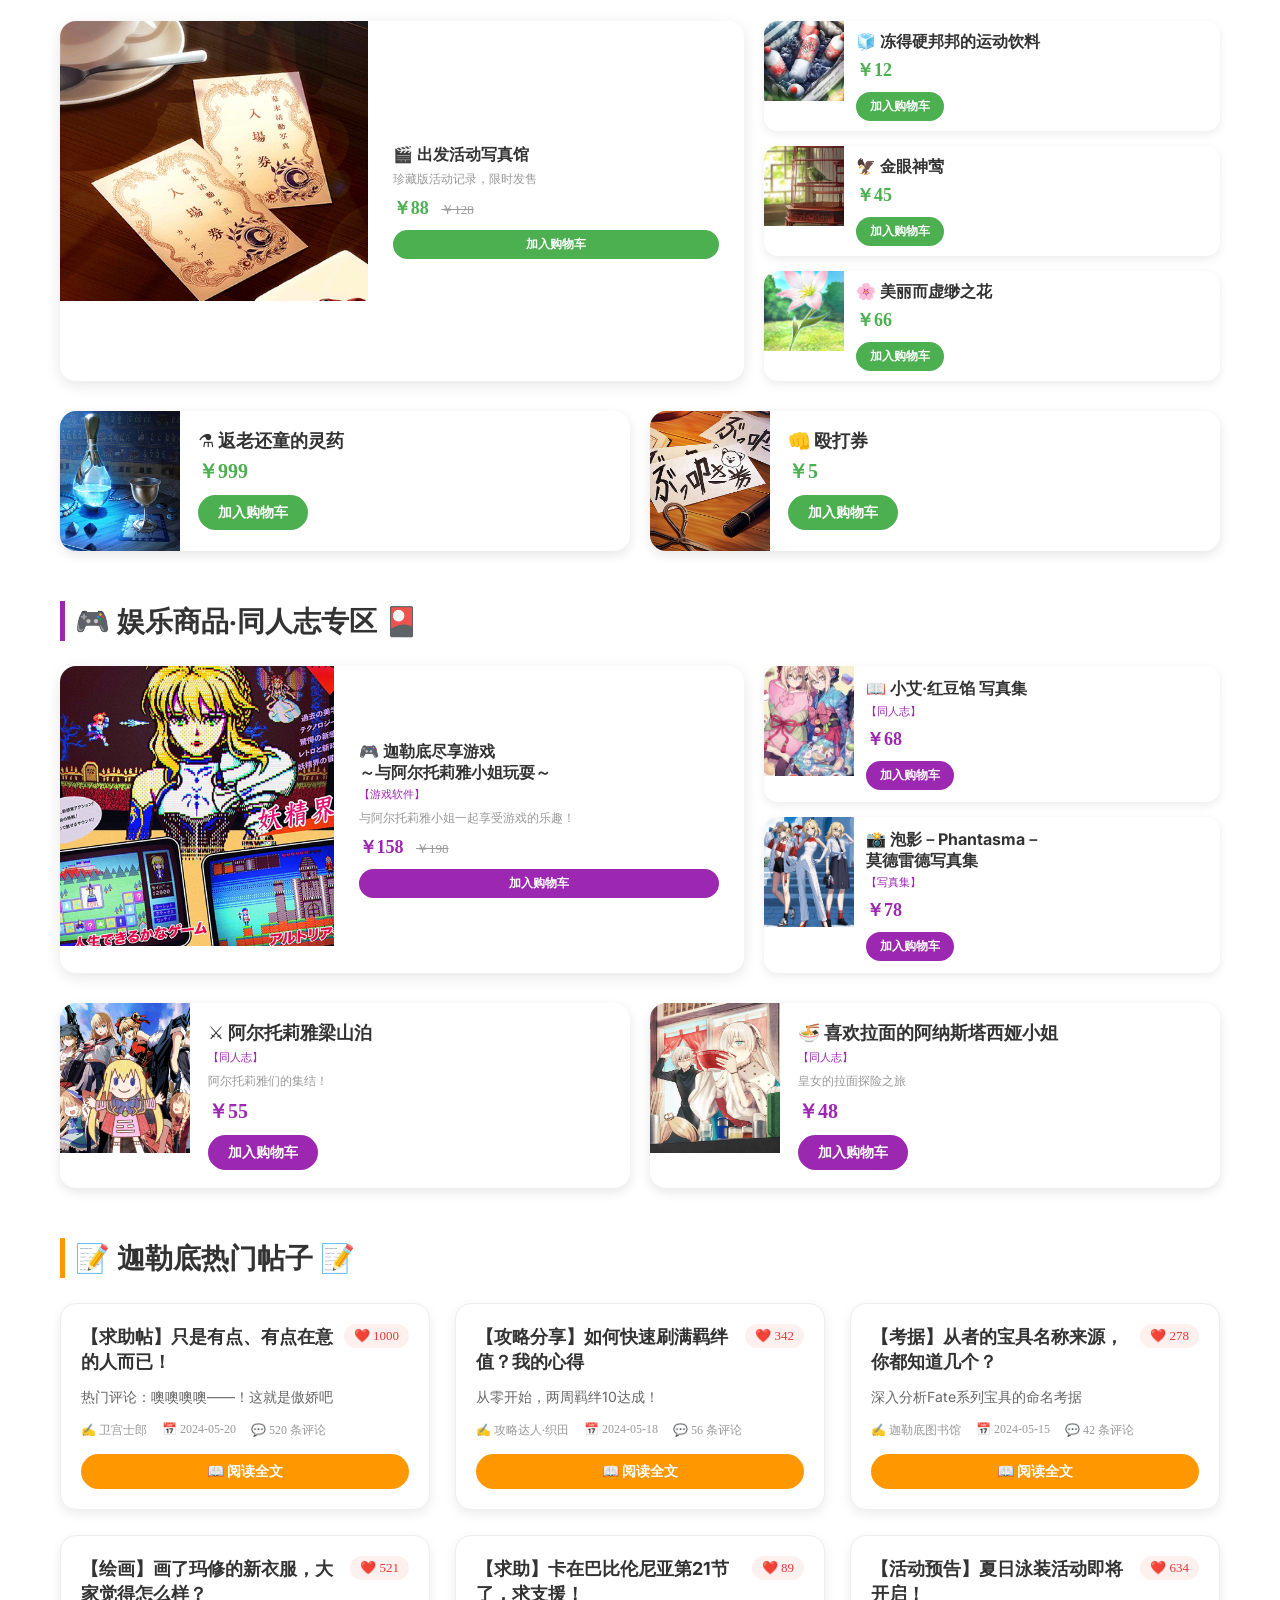
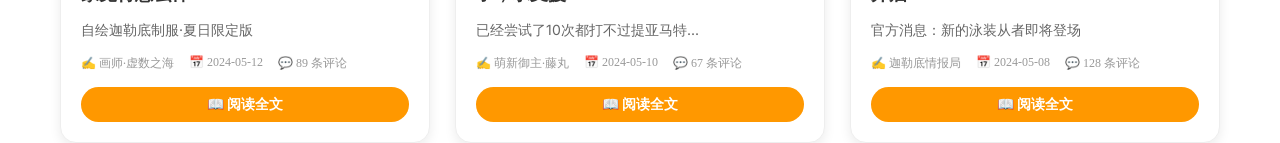
==== commit 36408e09: "Add files via upload" ====
--- a/index.html
+++ b/index.html
@@ -144,6 +144,128 @@
         </div>  <!-- ← 这里要闭合 feature-grid -->
     </div>  <!-- ← 这里要闭合 content-row -->
 
+
+    <!-- 迦勒底作战任务板块（可折叠） -->
+    <div class="mission-board">
+        <!-- 折叠按钮区域 - 始终可见 -->
+        <div class="mission-collapse-header" id="missionHeader">
+            <div class="mission-preview">
+                <div class="preview-left">
+                    <span class="mission-icon">⚔️</span>
+                    <div class="preview-info">
+                        <div class="preview-title">当前特异点</div>
+                        <div class="preview-name">落泪之翼</div>
+                    </div>
+                </div>
+                <div class="preview-center">
+                    <div class="preview-progress">
+                        <span class="progress-text">任务进度</span>
+                        <div class="progress-bar-small">
+                            <div class="progress-fill-small" style="width: 45%;"></div>
+                        </div>
+                        <span class="progress-percent">45%</span>
+                    </div>
+                </div>
+                <div class="preview-right">
+                    <div class="preview-suitability">
+                        <span class="suitability-icon">⭐</span>
+                        <span class="suitability-text">从者适性：<strong>【龙】属性</strong></span>
+                    </div>
+                    <div class="collapse-icon" id="collapseIcon">▼</div>
+                </div>
+            </div>
+        </div>
+        
+        <!-- 详细内容 - 默认隐藏 -->
+        <div class="mission-detail" id="missionDetail">
+            <div class="mission-content">
+                <!-- 左侧：特异点信息 -->
+                <div class="mission-info">
+                    <div class="info-card">
+                        <div class="info-label">📌 当前特异点</div>
+                        <div class="info-value special-name">落泪之翼</div>
+                    </div>
+                    <div class="info-row">
+                        <div class="info-card half">
+                            <div class="info-label">📍 发生地点</div>
+                            <div class="info-value">迦勒底亚斯 · 北美大陆（修正后）</div>
+                        </div>
+                        <div class="info-card half">
+                            <div class="info-label">⏰ 发生时间</div>
+                            <div class="info-value">A.D. 2024 · 特异点F之后</div>
+                        </div>
+                    </div>
+                    <div class="info-row">
+                        <div class="info-card half">
+                            <div class="info-label">📅 任务持续时间</div>
+                            <div class="info-value">2024.05.25 - 2024.06.08</div>
+                        </div>
+                        <div class="info-card half">
+                            <div class="info-label">⚠️ 危险等级</div>
+                            <div class="info-value danger-level">EX ⚡⚡⚡</div>
+                        </div>
+                    </div>
+                    <div class="info-card full">
+                        <div class="info-label">📝 任务概要</div>
+                        <div class="info-value">观测到未知的特异点波动，疑似与失落之翼有关。该特异点中出现了大量【龙】属性的敌人，需要优先编入具备龙属性特攻的从者。</div>
+                    </div>
+                </div>
+                
+                <!-- 右侧：从者适性 -->
+                <div class="mission-suitability">
+                    <div class="suitability-title">⭐ 从者适性分析 ⭐</div>
+                    <div class="suitability-content">
+                        <div class="suitability-tag recommend">
+                            <span class="tag-icon">✅</span>
+                            <span class="tag-text">优先推荐</span>
+                            <span class="tag-desc">持有【龙】属性的从者</span>
+                        </div>
+                        <div class="suitability-list">
+                            <div class="servant-item">
+                                <div class="servant-icon">🐉</div>
+                                <div class="servant-name">阿尔托莉雅</div>
+                                <div class="servant-reason">龙属性 + 对龙特攻</div>
+                            </div>
+                            <div class="servant-item">
+                                <div class="servant-icon">🦕</div>
+                                <div class="servant-name">齐格飞</div>
+                                <div class="servant-reason">对龙特攻（屠龙者）</div>
+                            </div>
+                            <div class="servant-item">
+                                <div class="servant-icon">⚔️</div>
+                                <div class="servant-name">莫德雷德</div>
+                                <div class="servant-reason">龙属性 + 高爆发</div>
+                            </div>
+                            <div class="servant-item">
+                                <div class="servant-icon">🏹</div>
+                                <div class="servant-name">伊丽莎白</div>
+                                <div class="servant-reason">龙属性 + 辅助能力</div>
+                            </div>
+                        </div>
+                        <div class="suitability-warning">
+                            <span class="warning-icon">⚠️</span>
+                            <span class="warning-text">注意：本次任务禁止编入【兽】属性从者，可能会引发不可预知的反应。</span>
+                        </div>
+                    </div>
+                </div>
+            </div>
+            
+            <!-- 进度条 -->
+            <div class="mission-progress">
+                <div class="progress-label">任务完成度</div>
+                <div class="progress-bar-bg">
+                    <div class="progress-bar-fill" style="width: 45%;"></div>
+                </div>
+                <div class="progress-stats">
+                    <span>已完成：45%</span>
+                    <span>剩余：55%</span>
+                    <span>预计剩余时间：7天</span>
+                </div>
+            </div>
+        </div>
+    </div>
+        
+    </div>
     
     <!-- Amazones 特别配送服务横框 -->
     <!-- 红色大横框 -->
@@ -485,13 +607,13 @@
     const postsData = [
         {
             id: 1,
-            title: "【迦勒底日常】今天食堂居然供应了传说中的Fate火锅！",
-            summary: "卫宫士郎主厨特制，据说吃了能召唤从者...",
-            content: "今天中午食堂排起了长队，原来是卫宫主厨复刻了冬木市的特色火锅。据说里面加入了魔力结晶，吃完后真的听到了从者的声音！不过阿拉什说吃完后感觉要放宝具了...\n\n📸 附：火锅现场照片\n\n御主们快去尝尝吧，限量供应！",
+            title: "【求助帖】只是有点、有点在意的人而已！",
+            summary: "热门评论：噢噢噢噢——！这就是傲娇吧",
+            content: "首先感谢迦勒底还有这么个平台能供我诉说心事，不，其实也不算是心事啦。总而言之，事情的开端是某天早上，我像往常一样从房间里出来，正打算喝杯红茶并品鉴下新出的点心。这时，我看到那个人也在走廊里，他自然地冲着我微笑，我当然并没有感到什么害羞啊、什么爱慕之情，这种东西怎么可能产生嘛！一想到他的那张脸，我就觉得心烦！不过，还是说的有些过火了呢。咳咳，总之回到正题吧，不知道迦勒底的各位豪杰碰到这种情况会如何应对呢？每天这样应对那个人实在让我烦心，恳请各位能给出一些建议。......还有，嘛，快要夏天了嘛...就是说在泳衣方面的挑选也请多多指教了。虽然两个请求同时发表在一个帖子上，但是啊，绝对没任何关联噢！\n\n📸 附：被采纳建议会赏1000万QP\n\n再次麻烦大家了",
             author: "卫宫士郎",
             date: "2024-05-20",
-            likes: 156,
-            comments: 23
+            likes: 1000,
+            comments: 520
         },
         {
             id: 2,
@@ -630,6 +752,41 @@
     // 初始化帖子板块
     renderPostsList();
 
+        // ========== 作战任务板块折叠功能 ==========
+    const missionHeader = document.getElementById('missionHeader');
+    const missionDetail = document.getElementById('missionDetail');
+    const collapseIcon = document.getElementById('collapseIcon');
+    
+    let isExpanded = false;
+    
+    function toggleMission() {
+        if (isExpanded) {
+            // 收起
+            missionDetail.style.maxHeight = '0';
+            missionDetail.style.opacity = '0';
+            missionDetail.style.marginTop = '0';
+            missionDetail.style.paddingTop = '0';
+            setTimeout(() => {
+                missionDetail.style.display = 'none';
+            }, 300);
+            collapseIcon.style.transform = 'rotate(0deg)';
+            isExpanded = false;
+        } else {
+            // 展开
+            missionDetail.style.display = 'block';
+            setTimeout(() => {
+                missionDetail.style.maxHeight = missionDetail.scrollHeight + 'px';
+                missionDetail.style.opacity = '1';
+                missionDetail.style.marginTop = '20px';
+            }, 10);
+            collapseIcon.style.transform = 'rotate(180deg)';
+            isExpanded = true;
+        }
+    }
+    
+    missionHeader.addEventListener('click', toggleMission);
+
+
     </script>
 </body>
 </html>
--- a/css/web.css
+++ b/css/web.css
@@ -1193,4 +1193,401 @@
     .post-detail-content {
         font-size: 14px;
     }
+}
+
+/* ========== 迦勒底作战任务板块（可折叠） ========== */
+.mission-board {
+    max-width: 1200px;
+    margin: 30px auto;
+    padding: 0 20px;
+}
+
+/* 折叠按钮区域 */
+.mission-collapse-header {
+    background: linear-gradient(135deg, #1a1a2e 0%, #16213e 100%);
+    border-radius: 20px;
+    padding: 18px 25px;
+    cursor: pointer;
+    transition: all 0.3s ease;
+    box-shadow: 0 4px 15px rgba(0,0,0,0.15);
+}
+
+.mission-collapse-header:hover {
+    transform: translateY(-2px);
+    box-shadow: 0 8px 25px rgba(0,0,0,0.2);
+}
+
+/* 预览区域布局 */
+.mission-preview {
+    display: flex;
+    justify-content: space-between;
+    align-items: center;
+    flex-wrap: wrap;
+    gap: 15px;
+}
+
+.preview-left {
+    display: flex;
+    align-items: center;
+    gap: 15px;
+}
+
+.mission-icon {
+    font-size: 32px;
+}
+
+.preview-info {
+    display: flex;
+    flex-direction: column;
+}
+
+.preview-title {
+    font-size: 12px;
+    color: #aaa;
+    letter-spacing: 1px;
+}
+
+.preview-name {
+    font-size: 20px;
+    font-weight: bold;
+    color: #e94560;
+    font-family: 'Playfair Display', serif;
+}
+
+/* 预览进度条 */
+.preview-center {
+    flex: 1;
+    min-width: 200px;
+}
+
+.preview-progress {
+    display: flex;
+    align-items: center;
+    gap: 12px;
+}
+
+.progress-text {
+    font-size: 13px;
+    color: #ccc;
+}
+
+.progress-bar-small {
+    flex: 1;
+    background: rgba(255,255,255,0.2);
+    border-radius: 10px;
+    height: 8px;
+    overflow: hidden;
+}
+
+.progress-fill-small {
+    background: linear-gradient(90deg, #4CAF50, #8BC34A);
+    border-radius: 10px;
+    height: 100%;
+}
+
+.progress-percent {
+    font-size: 13px;
+    font-weight: bold;
+    color: #4CAF50;
+    min-width: 40px;
+}
+
+/* 预览右侧 */
+.preview-right {
+    display: flex;
+    align-items: center;
+    gap: 20px;
+}
+
+.preview-suitability {
+    display: flex;
+    align-items: center;
+    gap: 8px;
+    background: rgba(233,69,96,0.2);
+    padding: 8px 16px;
+    border-radius: 30px;
+}
+
+.suitability-icon {
+    font-size: 14px;
+}
+
+.suitability-text {
+    font-size: 13px;
+    color: #ffd93d;
+}
+
+.suitability-text strong {
+    color: #e94560;
+}
+
+.collapse-icon {
+    font-size: 20px;
+    color: #aaa;
+    transition: transform 0.3s ease;
+    width: 30px;
+    text-align: center;
+}
+
+/* 详细内容（可折叠） */
+.mission-detail {
+    display: none;
+    background: linear-gradient(135deg, #1a1a2e 0%, #16213e 100%);
+    border-radius: 20px;
+    margin-top: 0;
+    overflow: hidden;
+    transition: all 0.3s ease;
+    max-height: 0;
+    opacity: 0;
+}
+
+/* 任务内容区域 */
+.mission-content {
+    display: flex;
+    gap: 25px;
+    padding: 0 25px;
+    flex-wrap: wrap;
+}
+
+.mission-info {
+    flex: 1.5;
+    min-width: 280px;
+}
+
+.mission-suitability {
+    flex: 1;
+    min-width: 260px;
+    background: rgba(255,255,255,0.05);
+    border-radius: 16px;
+    padding: 18px;
+}
+
+/* 信息卡片 */
+.info-card {
+    background: rgba(255,255,255,0.08);
+    border-radius: 12px;
+    padding: 14px 18px;
+    margin-bottom: 15px;
+}
+
+.info-card.full {
+    width: 100%;
+}
+
+.info-card.half {
+    width: calc(50% - 7.5px);
+    display: inline-block;
+    margin-right: 15px;
+}
+
+.info-card.half:nth-child(2) {
+    margin-right: 0;
+}
+
+.info-row {
+    display: flex;
+    gap: 15px;
+    margin-bottom: 15px;
+}
+
+.info-label {
+    font-size: 12px;
+    color: #aaa;
+    margin-bottom: 8px;
+    letter-spacing: 0.5px;
+}
+
+.info-value {
+    font-size: 15px;
+    font-weight: bold;
+    color: white;
+}
+
+.special-name {
+    font-size: 22px;
+    color: #e94560;
+    font-family: 'Playfair Display', serif;
+}
+
+.danger-level {
+    color: #ff6b6b;
+    font-size: 16px;
+}
+
+/* 从者适性区域 */
+.suitability-title {
+    font-size: 18px;
+    font-weight: bold;
+    color: #ffd93d;
+    text-align: center;
+    margin-bottom: 18px;
+    padding-bottom: 10px;
+    border-bottom: 1px solid rgba(255,255,255,0.1);
+}
+
+.suitability-tag {
+    background: linear-gradient(135deg, #e94560 0%, #c72a48 100%);
+    border-radius: 12px;
+    padding: 12px 16px;
+    display: flex;
+    align-items: center;
+    gap: 12px;
+    margin-bottom: 20px;
+    flex-wrap: wrap;
+}
+
+.tag-icon {
+    font-size: 20px;
+}
+
+.tag-text {
+    font-weight: bold;
+    color: white;
+    font-size: 16px;
+}
+
+.tag-desc {
+    color: #ffd93d;
+    font-size: 13px;
+    margin-left: auto;
+}
+
+.suitability-list {
+    display: flex;
+    flex-direction: column;
+    gap: 12px;
+    margin-bottom: 20px;
+}
+
+.servant-item {
+    display: flex;
+    align-items: center;
+    gap: 12px;
+    background: rgba(255,255,255,0.05);
+    padding: 10px 14px;
+    border-radius: 10px;
+    transition: transform 0.2s ease, background 0.2s ease;
+    flex-wrap: wrap;
+}
+
+.servant-item:hover {
+    background: rgba(255,255,255,0.1);
+    transform: translateX(5px);
+}
+
+.servant-icon {
+    font-size: 24px;
+}
+
+.servant-name {
+    font-weight: bold;
+    color: white;
+    font-size: 15px;
+    min-width: 85px;
+}
+
+.servant-reason {
+    font-size: 12px;
+    color: #bbb;
+    flex: 1;
+}
+
+.suitability-warning {
+    background: rgba(255,107,107,0.15);
+    border-left: 3px solid #ff6b6b;
+    padding: 12px;
+    border-radius: 8px;
+    display: flex;
+    align-items: center;
+    gap: 10px;
+}
+
+.warning-icon {
+    font-size: 18px;
+}
+
+.warning-text {
+    font-size: 12px;
+    color: #ffaaaa;
+    flex: 1;
+}
+
+/* 进度条区域 */
+.mission-progress {
+    padding: 20px 25px 25px 25px;
+}
+
+.progress-label {
+    font-size: 13px;
+    color: #aaa;
+    margin-bottom: 8px;
+}
+
+.progress-bar-bg {
+    background: rgba(255,255,255,0.1);
+    border-radius: 20px;
+    height: 12px;
+    overflow: hidden;
+}
+
+.progress-bar-fill {
+    background: linear-gradient(90deg, #4CAF50, #8BC34A);
+    border-radius: 20px;
+    height: 100%;
+    width: 0%;
+    transition: width 0.5s ease;
+}
+
+.progress-stats {
+    display: flex;
+    justify-content: space-between;
+    margin-top: 10px;
+    font-size: 12px;
+    color: #888;
+    flex-wrap: wrap;
+    gap: 10px;
+}
+
+/* 响应式 */
+@media (max-width: 800px) {
+    .mission-preview {
+        flex-direction: column;
+        align-items: stretch;
+    }
+    
+    .preview-left {
+        justify-content: space-between;
+    }
+    
+    .preview-right {
+        justify-content: space-between;
+    }
+    
+    .mission-content {
+        flex-direction: column;
+        padding: 0 20px;
+    }
+    
+    .info-row {
+        flex-direction: column;
+    }
+    
+    .info-card.half {
+        width: 100%;
+        margin-right: 0;
+    }
+    
+    .suitability-tag {
+        flex-direction: column;
+        text-align: center;
+    }
+    
+    .tag-desc {
+        margin-left: 0;
+    }
+    
+    .servant-item {
+        flex-direction: column;
+        text-align: center;
+    }
 }
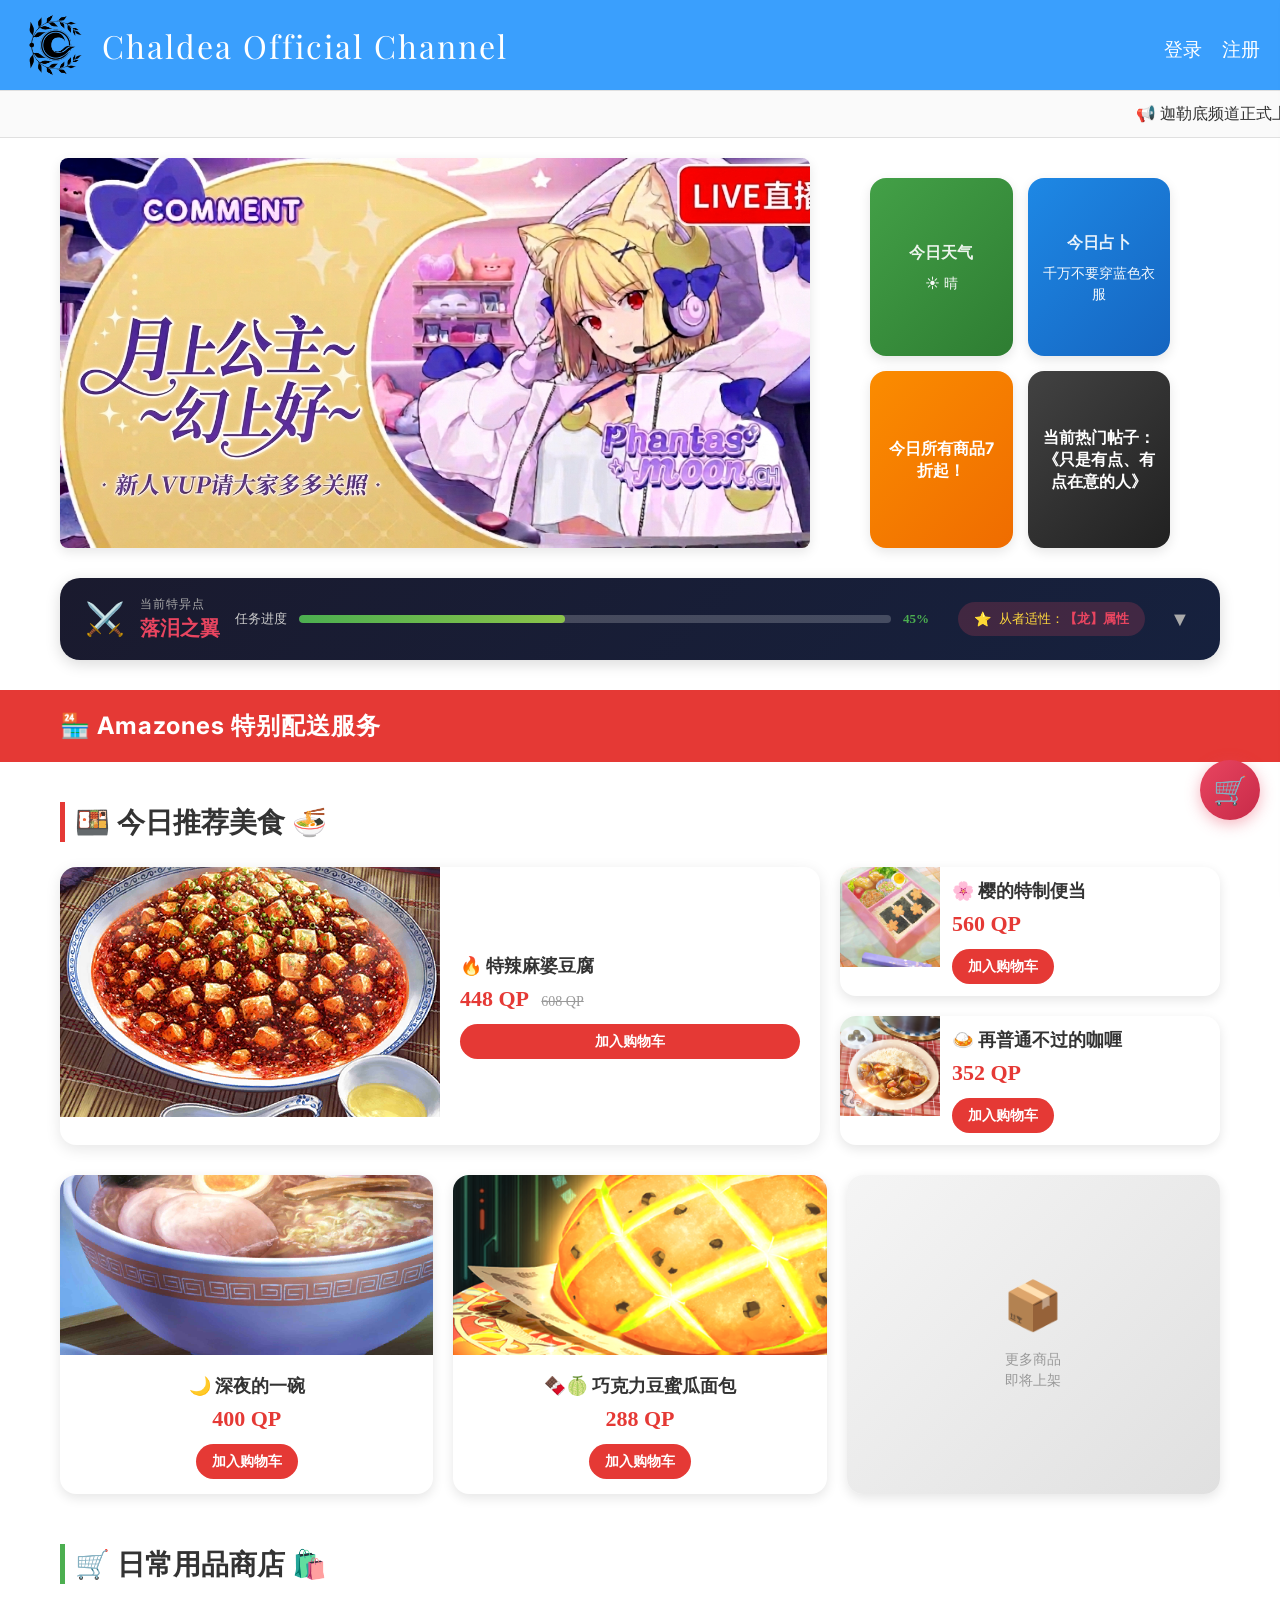
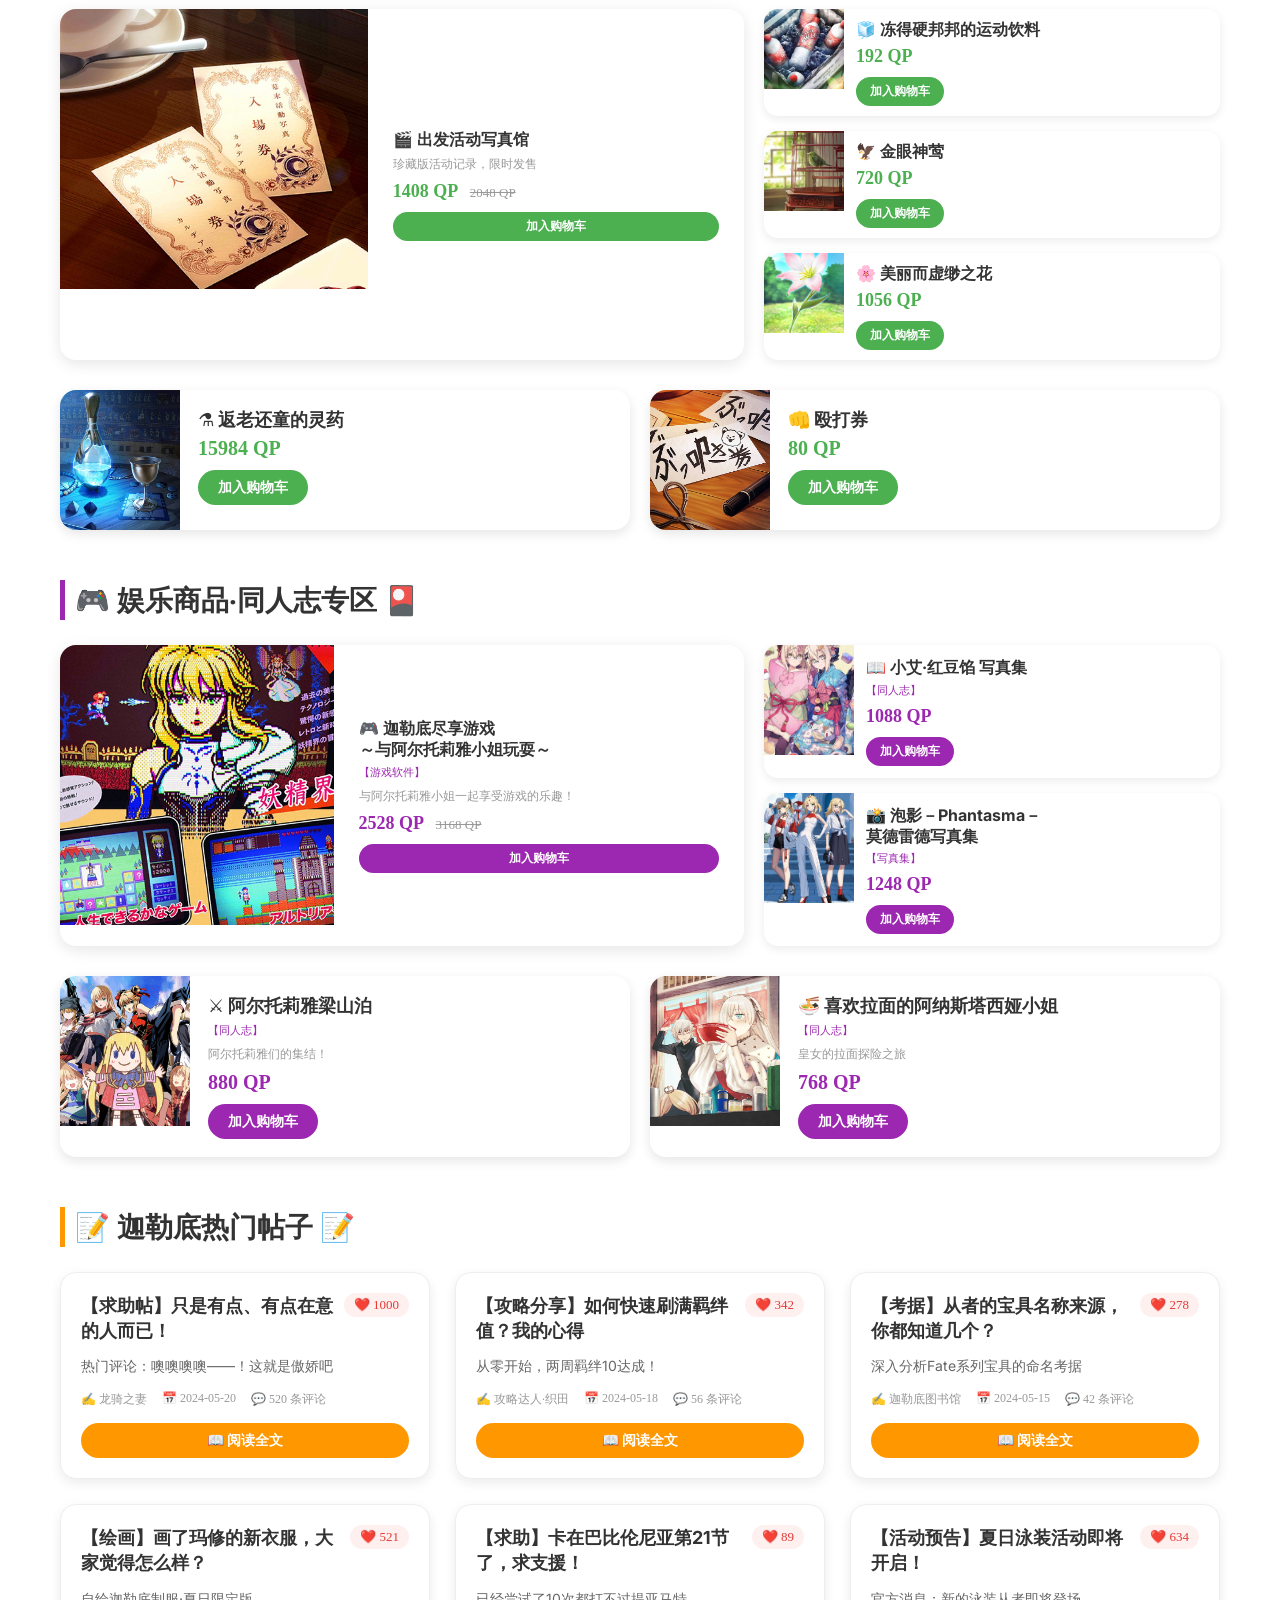
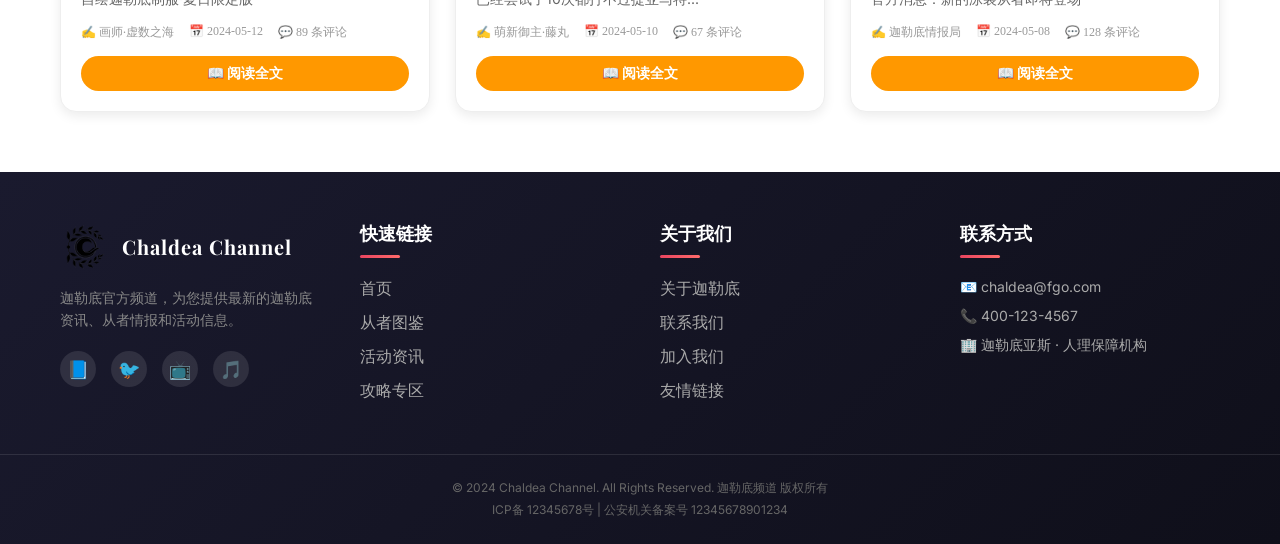
==== commit dfad3111: "Add files via upload" ====
--- a/index.html
+++ b/index.html
@@ -115,9 +115,13 @@
         <div class="carousel-section">
             <div class="carousel-container">
                 <div class="carousel-wrapper" id="carouselWrapper">
+
                     <div class="carousel-slide">
-                        <img src="images/轮换_直播.png" alt="直播间">
-                    </div>
+                        <a href="live.html">
+                            <img src="images/轮换_直播.png" alt="直播间">
+                        </a>
+                    </div>
+
                     <div class="carousel-slide">
                         <img src="images/轮换_旅游.png" alt="玛修">
                     </div>
@@ -265,7 +269,6 @@
         </div>
     </div>
         
-    </div>
     
     <!-- Amazones 特别配送服务横框 -->
     <!-- 红色大横框 -->
@@ -284,7 +287,7 @@
                 <img src="images/特辣麻婆豆腐.png" alt="特辣麻婆豆腐">
                 <div class="food-info">
                     <div class="food-name">🔥 特辣麻婆豆腐</div>
-                    <div class="food-price">￥28 <span class="food-origin-price">￥38</span></div>
+                    <div class="food-price">448 QP <span class="food-origin-price">608 QP</span></div>
                     <button class="order-btn">加入购物车</button>
                 </div>
             </div>
@@ -295,7 +298,7 @@
                     <img src="images/樱的特制便当.png" alt="樱的特制便当">
                     <div class="food-info">
                         <div class="food-name">🌸 樱的特制便当</div>
-                        <div class="food-price">￥35</div>
+                        <div class="food-price">560 QP</div>
                         <button class="order-btn">加入购物车</button>
                     </div>
                 </div>
@@ -303,7 +306,7 @@
                     <img src="images/再普通不过的咖喱.png" alt="再普通不过的咖喱">
                     <div class="food-info">
                         <div class="food-name">🍛 再普通不过的咖喱</div>
-                        <div class="food-price">￥22</div>
+                        <div class="food-price">352 QP</div>
                         <button class="order-btn">加入购物车</button>
                     </div>
                 </div>
@@ -316,7 +319,7 @@
                 <img src="images/深夜的一碗.png" alt="深夜的一碗">
                 <div class="food-info">
                     <div class="food-name">🌙 深夜的一碗</div>
-                    <div class="food-price">￥25</div>
+                    <div class="food-price">400 QP</div>
                     <button class="order-btn">加入购物车</button>
                 </div>
             </div>
@@ -324,11 +327,10 @@
                 <img src="images/巧克力豆蜜瓜面包.png" alt="巧克力豆蜜瓜面包">
                 <div class="food-info">
                     <div class="food-name">🍫🍈 巧克力豆蜜瓜面包</div>
-                    <div class="food-price">￥18</div>
+                    <div class="food-price">288 QP</div>
                     <button class="order-btn">加入购物车</button>
                 </div>
             </div>
-            <!-- 第三个位置可以留空或添加占位，或者再添加一个商品 -->
             <div class="food-card food-card-medium food-placeholder">
                 <div class="coming-soon">
                     <span>📦</span>
@@ -337,6 +339,7 @@
             </div>
         </div>
     </div>
+
 
         <!-- 👇 日常用品购买区域 👇 -->
     <div class="daily-goods">
@@ -350,7 +353,7 @@
                 <div class="daily-info">
                     <div class="daily-name">🎬 出发活动写真馆</div>
                     <div class="daily-desc">珍藏版活动记录，限时发售</div>
-                    <div class="daily-price">￥88 <span class="daily-origin-price">￥128</span></div>
+                    <div class="daily-price">1408 QP <span class="daily-origin-price">2048 QP</span></div>
                     <button class="daily-order-btn">加入购物车</button>
                 </div>
             </div>
@@ -361,7 +364,7 @@
                     <img src="images/冻得硬邦邦的运动饮料.png" alt="冻得硬邦邦的运动饮料">
                     <div class="daily-info">
                         <div class="daily-name">🧊 冻得硬邦邦的运动饮料</div>
-                        <div class="daily-price">￥12</div>
+                        <div class="daily-price">192 QP</div>
                         <button class="daily-order-btn">加入购物车</button>
                     </div>
                 </div>
@@ -369,7 +372,7 @@
                     <img src="images/金眼神莺.png" alt="金眼神莺">
                     <div class="daily-info">
                         <div class="daily-name">🦅 金眼神莺</div>
-                        <div class="daily-price">￥45</div>
+                        <div class="daily-price">720 QP</div>
                         <button class="daily-order-btn">加入购物车</button>
                     </div>
                 </div>
@@ -377,7 +380,7 @@
                     <img src="images/美丽而虚缈之花.png" alt="美丽而虚缈之花">
                     <div class="daily-info">
                         <div class="daily-name">🌸 美丽而虚缈之花</div>
-                        <div class="daily-price">￥66</div>
+                        <div class="daily-price">1056 QP</div>
                         <button class="daily-order-btn">加入购物车</button>
                     </div>
                 </div>
@@ -390,7 +393,7 @@
                 <img src="images/返老还童的灵药.png" alt="返老还童的灵药">
                 <div class="daily-info">
                     <div class="daily-name">⚗️ 返老还童的灵药</div>
-                    <div class="daily-price">￥999</div>
+                    <div class="daily-price">15984 QP</div>
                     <button class="daily-order-btn">加入购物车</button>
                 </div>
             </div>
@@ -398,39 +401,38 @@
                 <img src="images/殴打券.png" alt="殴打券">
                 <div class="daily-info">
                     <div class="daily-name">👊 殴打券</div>
-                    <div class="daily-price">￥5</div>
+                    <div class="daily-price">80 QP</div>
                     <button class="daily-order-btn">加入购物车</button>
                 </div>
             </div>
         </div>
     </div>
 
-        <!-- 👇 娱乐商品（同人志/游戏）区域 👇 -->
+
+    <!-- 👇 娱乐商品（同人志/游戏）区域 👇 -->
     <div class="entertainment-goods">
         <div class="entertainment-title">🎮 娱乐商品·同人志专区 🎴</div>
         
         <!-- 第一行：左边大图 -->
         <div class="entertainment-row entertainment-row-first">
-            <!-- 左边大图：迦勒底尽享游戏～与阿尔托莉雅小姐玩耍～ -->
             <div class="entertainment-card entertainment-card-large">
                 <img src="images/迦勒底尽享游戏_～与阿尔托莉雅小姐玩耍～.png" alt="迦勒底尽享游戏～与阿尔托莉雅小姐玩耍～">
                 <div class="entertainment-info">
                     <div class="entertainment-name">🎮 迦勒底尽享游戏<br>～与阿尔托莉雅小姐玩耍～</div>
                     <div class="entertainment-type">【游戏软件】</div>
                     <div class="entertainment-desc">与阿尔托莉雅小姐一起享受游戏的乐趣！</div>
-                    <div class="entertainment-price">￥158 <span class="entertainment-origin-price">￥198</span></div>
+                    <div class="entertainment-price">2528 QP <span class="entertainment-origin-price">3168 QP</span></div>
                     <button class="entertainment-order-btn">加入购物车</button>
                 </div>
             </div>
             
-            <!-- 右边两个小图 -->
             <div class="entertainment-small-group">
                 <div class="entertainment-card entertainment-card-small">
                     <img src="images/小艾_红豆馅_写真集.png" alt="小艾_红豆馅_写真集">
                     <div class="entertainment-info">
                         <div class="entertainment-name">📖 小艾·红豆馅 写真集</div>
                         <div class="entertainment-type">【同人志】</div>
-                        <div class="entertainment-price">￥68</div>
+                        <div class="entertainment-price">1088 QP</div>
                         <button class="entertainment-order-btn">加入购物车</button>
                     </div>
                 </div>
@@ -439,7 +441,7 @@
                     <div class="entertainment-info">
                         <div class="entertainment-name">📸 泡影－Phantasma－<br>莫德雷德写真集</div>
                         <div class="entertainment-type">【写真集】</div>
-                        <div class="entertainment-price">￥78</div>
+                        <div class="entertainment-price">1248 QP</div>
                         <button class="entertainment-order-btn">加入购物车</button>
                     </div>
                 </div>
@@ -454,7 +456,7 @@
                     <div class="entertainment-name">⚔️ 阿尔托莉雅梁山泊</div>
                     <div class="entertainment-type">【同人志】</div>
                     <div class="entertainment-desc">阿尔托莉雅们的集结！</div>
-                    <div class="entertainment-price">￥55</div>
+                    <div class="entertainment-price">880 QP</div>
                     <button class="entertainment-order-btn">加入购物车</button>
                 </div>
             </div>
@@ -464,33 +466,186 @@
                     <div class="entertainment-name">🍜 喜欢拉面的阿纳斯塔西娅小姐</div>
                     <div class="entertainment-type">【同人志】</div>
                     <div class="entertainment-desc">皇女的拉面探险之旅</div>
-                    <div class="entertainment-price">￥48</div>
+                    <div class="entertainment-price">768 QP</div>
                     <button class="entertainment-order-btn">加入购物车</button>
                 </div>
             </div>
         </div>
     </div>
 
-        <!-- 👇 帖子板块 👇 -->
+
+        <!-- 👇 在这里添加帖子板块 👇 -->
     <div class="posts-section">
         <div class="posts-title">📝 迦勒底热门帖子 📝</div>
-        
-        <div class="posts-list" id="postsList">
-            <!-- 帖子列表将通过 JavaScript 动态生成 -->
-        </div>
-        
-        <!-- 帖子内容弹窗 -->
+        <div class="posts-list" id="postsList"></div>
         <div id="postModal" class="post-modal">
             <div class="post-modal-content">
                 <div class="post-modal-header">
                     <h3 id="modalTitle"></h3>
                     <span class="post-modal-close" onclick="closePostModal()">&times;</span>
                 </div>
-                <div class="post-modal-body" id="modalContent">
+                <div class="post-modal-body" id="modalContent"></div>
+                <!-- 评论区域 -->
+                <div class="post-comments-section" id="postCommentsSection">
+                    <div class="comments-title">💬 评论区</div>
+                    <div class="comments-list" id="commentsList"></div>
+                    <div class="comment-input-area">
+                        <textarea id="commentText" placeholder="写下你的评论..." rows="3"></textarea>
+                        <button class="submit-comment-btn" onclick="submitComment()">发表评论</button>
+                    </div>
+                </div>
+            </div>
+        </div>
+
+
+        <!-- ========== 登录弹窗 ========== -->
+    <div id="loginModal" class="auth-modal">
+        <div class="auth-modal-content">
+            <div class="auth-modal-header">
+                <h3>🔐 登录迦勒底频道</h3>
+                <span class="auth-close" onclick="closeLoginModal()">&times;</span>
+            </div>
+            <div class="auth-modal-body">
+                <div class="auth-tabs">
+                    <button class="auth-tab active" onclick="switchAuthTab('login')">登录</button>
+                    <button class="auth-tab" onclick="switchAuthTab('register')">注册</button>
+                </div>
+                
+                <!-- 登录表单 -->
+                <div id="loginForm" class="auth-form">
+                    <div class="input-group">
+                        <label>📝 用户名</label>
+                        <input type="text" id="loginUsername" placeholder="请输入用户名">
+                    </div>
+                    <div class="input-group">
+                        <label>🔒 密码</label>
+                        <input type="password" id="loginPassword" placeholder="请输入密码">
+                    </div>
+                    <button class="auth-btn" onclick="doLogin()">登 录</button>
+                    <p id="loginMsg" class="auth-msg"></p>
+                </div>
+                
+                <!-- 注册表单 -->
+                <div id="registerForm" class="auth-form" style="display: none;">
+                    <div class="input-group">
+                        <label>👤 用户名</label>
+                        <input type="text" id="regName" placeholder="请输入用户名">
+                    </div>
+                    <div class="input-group">
+                        <label>🏷️ 身份</label>
+                        <div class="radio-group">
+                            <label class="radio-label">
+                                <input type="radio" name="role" value="从者" checked> ⚔️ 从者
+                            </label>
+                            <label class="radio-label">
+                                <input type="radio" name="role" value="职员"> 🏢 职员
+                            </label>
+                        </div>
+                    </div>
+                    <div class="input-group">
+                        <label>🔒 密码</label>
+                        <input type="password" id="regPassword" placeholder="请输入密码">
+                    </div>
+                    <div class="input-group">
+                        <label>✓ 确认密码</label>
+                        <input type="password" id="regConfirmPassword" placeholder="请再次输入密码">
+                    </div>
+                    <button class="auth-btn" onclick="doRegister()">注 册</button>
+                    <p id="registerMsg" class="auth-msg"></p>
                 </div>
             </div>
         </div>
     </div>
+
+    
+
+</div>
+
+        <!-- ========== 页脚 ========== -->
+    <footer class="footer">
+        <div class="footer-content">
+            <div class="footer-section">
+                <div class="footer-logo">
+                    <img src="images/迦勒底.png" alt="迦勒底" class="footer-logo-img">
+                    <span class="footer-site-name">Chaldea Channel</span>
+                </div>
+                <p class="footer-desc">迦勒底官方频道，为您提供最新的迦勒底资讯、从者情报和活动信息。</p>
+                <div class="footer-social">
+                    <a href="#" class="social-link">📘</a>
+                    <a href="#" class="social-link">🐦</a>
+                    <a href="#" class="social-link">📺</a>
+                    <a href="#" class="social-link">🎵</a>
+                </div>
+            </div>
+            
+            <div class="footer-section">
+                <h4>快速链接</h4>
+                <ul>
+                    <li><a href="#">首页</a></li>
+                    <li><a href="#">从者图鉴</a></li>
+                    <li><a href="#">活动资讯</a></li>
+                    <li><a href="#">攻略专区</a></li>
+                </ul>
+            </div>
+            
+            <div class="footer-section">
+                <h4>关于我们</h4>
+                <ul>
+                    <li><a href="#">关于迦勒底</a></li>
+                    <li><a href="#">联系我们</a></li>
+                    <li><a href="#">加入我们</a></li>
+                    <li><a href="#">友情链接</a></li>
+                </ul>
+            </div>
+            
+            <div class="footer-section">
+                <h4>联系方式</h4>
+                <ul class="contact-info">
+                    <li>📧 chaldea@fgo.com</li>
+                    <li>📞 400-123-4567</li>
+                    <li>🏢 迦勒底亚斯 · 人理保障机构</li>
+                </ul>
+            </div>
+        </div>
+        
+        <div class="footer-bottom">
+            <p>&copy; 2024 Chaldea Channel. All Rights Reserved. 迦勒底频道 版权所有</p>
+            <p>ICP备 12345678号 | 公安机关备案号 12345678901234</p>
+        </div>
+    </footer>
+
+        <!-- ========== 购物车浮标 ========== -->
+    <div class="cart-float" id="cartFloat" onclick="toggleCartSidebar()">
+        <div class="cart-icon">
+            🛒
+        </div>
+        <span class="cart-badge" id="cartBadge">0</span>
+    </div>
+
+    <!-- ========== 购物车侧边栏 ========== -->
+    <div class="cart-sidebar" id="cartSidebar">
+        <div class="cart-sidebar-header">
+            <h3>🛒 购物车</h3>
+            <button class="cart-close" onclick="toggleCartSidebar()">&times;</button>
+        </div>
+        <div class="cart-sidebar-body" id="cartItemsList">
+            <div class="cart-empty">
+                🛍️ 购物车还是空的<br>
+                快去添加一些商品吧！
+            </div>
+        </div>
+        <div class="cart-sidebar-footer" id="cartFooter" style="display: none;">
+            <div class="cart-total">
+                <span>总计：</span>
+                <span class="cart-total-price" id="cartTotalPrice">￥0</span>
+            </div>
+            <button class="cart-checkout" onclick="checkout()">去结算</button>
+            <button class="cart-clear" onclick="clearCart()">清空购物车</button>
+        </div>
+    </div>
+
+    <!-- 遮罩层 -->
+    <div class="cart-overlay" id="cartOverlay" onclick="toggleCartSidebar()"></div>
 
     <script>
         // 滚动报幕脚本
@@ -609,11 +764,17 @@
             id: 1,
             title: "【求助帖】只是有点、有点在意的人而已！",
             summary: "热门评论：噢噢噢噢——！这就是傲娇吧",
-            content: "首先感谢迦勒底还有这么个平台能供我诉说心事，不，其实也不算是心事啦。总而言之，事情的开端是某天早上，我像往常一样从房间里出来，正打算喝杯红茶并品鉴下新出的点心。这时，我看到那个人也在走廊里，他自然地冲着我微笑，我当然并没有感到什么害羞啊、什么爱慕之情，这种东西怎么可能产生嘛！一想到他的那张脸，我就觉得心烦！不过，还是说的有些过火了呢。咳咳，总之回到正题吧，不知道迦勒底的各位豪杰碰到这种情况会如何应对呢？每天这样应对那个人实在让我烦心，恳请各位能给出一些建议。......还有，嘛，快要夏天了嘛...就是说在泳衣方面的挑选也请多多指教了。虽然两个请求同时发表在一个帖子上，但是啊，绝对没任何关联噢！\n\n📸 附：被采纳建议会赏1000万QP\n\n再次麻烦大家了",
-            author: "卫宫士郎",
+            content: "首先感谢迦勒底还有这么个平台能供我诉说心事，不，其实也不算是心事啦。总而言之，事情的开端是某天早上，我像往常一样从房间里出来，正打算喝杯红茶并品鉴下新出的点心。这时，我看到那个人也在走廊里，他自然地冲着我微笑，我当然并没有感到什么害羞啊、什么爱慕之情，这种东西怎么可能产生嘛！那个英雄......一想到他的那张脸，我就觉得心烦！不过，还是说的有些过火了呢。咳咳，总之回到正题吧，不知道迦勒底的各位豪杰碰到这种情况会如何应对呢？每天这样应对那个人实在让我烦心，恳请各位能给出一些建议。......还有，嘛，快要夏天了嘛...就是说在泳衣方面的挑选也请多多指教了。虽然两个请求同时发表在一个帖子上，但是啊，绝对没任何关联噢！\n\n📸 附：被采纳建议会赏1000万QP\n\n再次麻烦大家了",
+            author: "龙骑之妻",
             date: "2024-05-20",
             likes: 1000,
-            comments: 520
+            comments: 520,
+            commentsList: [
+                { id: 1, author: "✨胡子宅", content: "噢噢噢噢——！这就是傲娇吧！", likes: 256, date: "2024-05-20", avatar: "👤" },
+                { id: 2, author: "⚔️齐格飞", content: "遇到讨厌的人，确实会很麻烦呢", likes: 128, date: "2024-05-20", avatar: "🐉" },
+                { id: 3, author: "🌸爱意-布", content: "我完全能明白......有时会控制不住地用剑捅穿对方，呵呵...得尽快解决这种烦恼才好噢", likes: 89, date: "2024-05-21", avatar: "🛡️" },
+                { id: 4, author: "🌟纸蝙蝠", content: "虽说也轮不到我来说啦，这栋楼里的人是不是都有点不正常（？", likes: 45, date: "2024-05-21", avatar: "👨‍⚕️" }
+            ]
         },
         {
             id: 2,
@@ -667,6 +828,9 @@
         }
     ];
 
+        // 存储评论点赞的key
+    const COMMENT_LIKES_KEY = 'chaldea_comment_likes';
+
     // 生成帖子列表HTML
     function renderPostsList() {
         const postsList = document.getElementById('postsList');
@@ -707,45 +871,190 @@
                 <span>✍️ 作者：${post.author}</span>
                 <span>📅 发布时间：${post.date}</span>
                 <span>❤️ 点赞：${post.likes}</span>
-                <span>💬 评论：${post.comments}</span>
+                <span>💬 评论：${post.commentsList ? post.commentsList.length : 0} 条评论</span>
             </div>
             <div class="post-detail-content">
                 ${post.content.replace(/\n/g, '<br>')}
             </div>
             <div class="post-detail-footer">
                 <button class="like-btn" onclick="likePost(${post.id})">👍 点赞</button>
-                <button class="back-btn" onclick="closePostModal()">关闭</button>
             </div>
         `;
         
         document.getElementById('modalContent').innerHTML = contentHtml;
+        
+        // 显示评论区域
+        renderComments(postId);
+        
+        // 保存当前帖子ID，用于发表评论
+        window.currentPostId = postId;
         
         // 显示弹窗
         document.getElementById('postModal').style.display = 'block';
         document.body.style.overflow = 'hidden';
     }
-
-    // 点赞功能
+    
+    // 渲染评论列表
+    function renderComments(postId) {
+        const post = postsData.find(p => p.id === postId);
+        const commentsListDiv = document.getElementById('commentsList');
+        
+        // 如果评论区元素不存在，就不执行
+        if (!commentsListDiv) return;
+        
+        if (!post || !post.commentsList || post.commentsList.length === 0) {
+            commentsListDiv.innerHTML = '<div class="no-comments">还没有评论，快来抢沙发吧~</div>';
+            return;
+        }
+        
+        // 获取评论点赞状态
+        const likedComments = JSON.parse(localStorage.getItem(COMMENT_LIKES_KEY) || '{}');
+        
+        let html = '';
+        post.commentsList.forEach(comment => {
+            const isLiked = likedComments[`${postId}_${comment.id}`] || false;
+            html += `
+                <div class="comment-item" data-comment-id="${comment.id}">
+                    <div class="comment-avatar">${comment.avatar || '👤'}</div>
+                    <div class="comment-content">
+                        <div class="comment-header">
+                            <span class="comment-author">${comment.author}</span>
+                            <span class="comment-date">${comment.date}</span>
+                        </div>
+                        <div class="comment-text">${comment.content}</div>
+                        <div class="comment-footer">
+                            <button class="comment-like-btn ${isLiked ? 'liked' : ''}" onclick="likeComment(${postId}, ${comment.id})">
+                                👍 ${comment.likes || 0}
+                            </button>
+                        </div>
+                    </div>
+                </div>
+            `;
+        });
+        
+        commentsListDiv.innerHTML = html;
+    }
+
+        // 关闭帖子详情弹窗
+    function closePostModal() {
+        const modal = document.getElementById('postModal');
+        if (modal) {
+            modal.style.display = 'none';
+            document.body.style.overflow = 'auto';
+        }
+    }
+
+    // 点赞帖子
     function likePost(postId) {
         const post = postsData.find(p => p.id === postId);
         if (post) {
             post.likes++;
-            viewPost(postId); // 刷新弹窗内容
-            renderPostsList(); // 刷新列表中的点赞数
-        }
-    }
-
-    // 关闭弹窗
-    function closePostModal() {
-        document.getElementById('postModal').style.display = 'none';
-        document.body.style.overflow = 'auto';
-    }
-
-    // 点击弹窗外部关闭
-    window.onclick = function(event) {
-        const modal = document.getElementById('postModal');
-        if (event.target === modal) {
+            // 刷新帖子列表
+            renderPostsList();
+            // 如果弹窗是打开的，刷新弹窗内容
+            const modal = document.getElementById('postModal');
+            if (modal && modal.style.display === 'block') {
+                // 重新渲染当前帖子内容
+                const currentPostId = window.currentPostId;
+                if (currentPostId === postId) {
+                    viewPost(postId);
+                }
+            }
+            showToast('点赞成功！');
+        }
+    }
+
+    // 统一处理所有弹窗的点击外部关闭
+    window.addEventListener('click', function(event) {
+        const postModal = document.getElementById('postModal');
+        if (event.target === postModal) {
             closePostModal();
+        }
+        const loginModal = document.getElementById('loginModal');
+        if (event.target === loginModal) {
+            closeLoginModal();
+        }
+    });
+    
+    // 点赞评论
+    function likeComment(postId, commentId) {
+        const post = postsData.find(p => p.id === postId);
+        const comment = post.commentsList.find(c => c.id === commentId);
+        
+        if (comment) {
+            const likedComments = JSON.parse(localStorage.getItem(COMMENT_LIKES_KEY) || '{}');
+            const key = `${postId}_${commentId}`;
+            
+            if (likedComments[key]) {
+                // 取消点赞
+                likedComments[key] = false;
+                comment.likes = (comment.likes || 0) - 1;
+            } else {
+                // 点赞
+                likedComments[key] = true;
+                comment.likes = (comment.likes || 0) + 1;
+            }
+            
+            localStorage.setItem(COMMENT_LIKES_KEY, JSON.stringify(likedComments));
+            renderComments(postId);
+        }
+    }
+    
+    // 发表评论
+    function submitComment() {
+        const commentText = document.getElementById('commentText').value.trim();
+        if (!commentText) {
+            showToast('请输入评论内容');
+            return;
+        }
+        
+        const currentUser = getCurrentUser();
+        if (!currentUser) {
+            showToast('请先登录后再发表评论');
+            closePostModal();
+            openLoginModal();
+            return;
+        }
+        
+        const postId = window.currentPostId;
+        const post = postsData.find(p => p.id === postId);
+        
+        if (post) {
+            // 获取用户角色对应的头像
+            let avatar = '👤';
+            let displayName = currentUser.username;
+            if (currentUser.role === '从者') {
+                avatar = '⚔️';
+                displayName = currentUser.username + ' (从者)';
+            } else if (currentUser.role === '御主') {
+                avatar = '👑';
+                displayName = currentUser.username + ' (御主)';
+            } else if (currentUser.role === '职员') {
+                avatar = '🏢';
+                displayName = currentUser.username + ' (职员)';
+            }
+            
+            // 添加新评论
+            const newComment = {
+                id: Date.now(),
+                author: displayName,
+                content: commentText,
+                likes: 0,
+                date: new Date().toISOString().slice(0, 10),
+                avatar: avatar
+            };
+            
+            if (!post.commentsList) {
+                post.commentsList = [];
+            }
+            post.commentsList.push(newComment);
+            
+            // 清空输入框
+            document.getElementById('commentText').value = '';
+            
+            // 重新渲染评论
+            renderComments(postId);
+            showToast('评论发表成功！');
         }
     }
 
@@ -786,6 +1095,620 @@
     
     missionHeader.addEventListener('click', toggleMission);
 
+        // ========== 登录/注册功能 ==========
+    
+    // 用户数据存储key
+    const USERS_KEY = 'chaldea_users';
+    const CURRENT_USER_KEY = 'chaldea_current_user';
+    
+    // 初始化用户数据（如果没有则创建默认）
+    function initUsers() {
+        if (!localStorage.getItem(USERS_KEY)) {
+            const defaultUsers = [
+                { username: '藤丸立香', password: '123456', role: '御主', qp: 10000 },
+                { username: '阿拉什', password: '123456', role: '从者', qp: 50000 },
+                { username: '达芬奇', password: '123456', role: '从者', qp: 100000000 },
+                { username: '玛修', password: '123456', role: '从者', qp: 80000 }
+            ];
+            localStorage.setItem(USERS_KEY, JSON.stringify(defaultUsers));
+        }
+    }
+    
+    // 获取所有用户
+    function getUsers() {
+        return JSON.parse(localStorage.getItem(USERS_KEY) || '[]');
+    }
+    
+    // 保存用户
+    function saveUsers(users) {
+        localStorage.setItem(USERS_KEY, JSON.stringify(users));
+    }
+    
+    // 获取当前登录用户
+    function getCurrentUser() {
+        const userStr = localStorage.getItem(CURRENT_USER_KEY);
+        return userStr ? JSON.parse(userStr) : null;
+    }
+    
+    // 保存当前登录用户
+    function setCurrentUser(user) {
+        localStorage.setItem(CURRENT_USER_KEY, JSON.stringify(user));
+    }
+    
+    // 清除登录状态
+    function clearCurrentUser() {
+        localStorage.removeItem(CURRENT_USER_KEY);
+    }
+    
+    // 切换登录/注册标签
+    function switchAuthTab(tab) {
+        const loginForm = document.getElementById('loginForm');
+        const registerForm = document.getElementById('registerForm');
+        const tabs = document.querySelectorAll('.auth-tab');
+        
+        if (tab === 'login') {
+            loginForm.style.display = 'block';
+            registerForm.style.display = 'none';
+            tabs[0].classList.add('active');
+            tabs[1].classList.remove('active');
+        } else {
+            loginForm.style.display = 'none';
+            registerForm.style.display = 'block';
+            tabs[0].classList.remove('active');
+            tabs[1].classList.add('active');
+        }
+        
+        // 清空提示信息
+        document.getElementById('loginMsg').innerText = '';
+        document.getElementById('registerMsg').innerText = '';
+    }
+    
+    // 打开登录弹窗
+    function openLoginModal() {
+        document.getElementById('loginModal').style.display = 'block';
+        document.body.style.overflow = 'hidden';
+        // 重置表单
+        switchAuthTab('login');
+        document.getElementById('loginUsername').value = '';
+        document.getElementById('loginPassword').value = '';
+        document.getElementById('regName').value = '';
+        document.getElementById('regPassword').value = '';
+        document.getElementById('regConfirmPassword').value = '';
+        document.getElementById('loginMsg').innerText = '';
+        document.getElementById('registerMsg').innerText = '';
+    }
+    
+    // 关闭登录弹窗
+    function closeLoginModal() {
+        document.getElementById('loginModal').style.display = 'none';
+        document.body.style.overflow = 'auto';
+    }
+    
+        // 登录功能
+    function doLogin() {
+        const username = document.getElementById('loginUsername').value.trim();
+        const password = document.getElementById('loginPassword').value;
+        const msgEl = document.getElementById('loginMsg');
+        
+        if (!username || !password) {
+            msgEl.innerText = '请输入用户名和密码';
+            return;
+        }
+        
+        const users = getUsers();
+        const user = users.find(u => u.username === username && u.password === password);
+        
+        if (user) {
+            // 修改这里：保存完整的用户信息，包括qp
+            setCurrentUser({ 
+                username: user.username, 
+                role: user.role, 
+                qp: user.qp || 0 
+            });
+            msgEl.innerText = '';
+            closeLoginModal();
+            // 修改这里：传递 qp 参数
+            updateNavAfterLogin(user.username, user.role, user.qp || 0);
+            showToast('登录成功！欢迎 ' + username + (user.role ? ' (' + user.role + ')' : ''));
+        } else {
+            msgEl.innerText = '用户名或密码错误';
+        }
+    }
+    
+    // 注册功能
+    function doRegister() {
+        const username = document.getElementById('regName').value.trim();
+        const role = document.querySelector('input[name="role"]:checked').value;
+        const password = document.getElementById('regPassword').value;
+        const confirmPassword = document.getElementById('regConfirmPassword').value;
+        const msgEl = document.getElementById('registerMsg');
+        
+        if (!username) {
+            msgEl.innerText = '请输入用户名';
+            return;
+        }
+        
+        if (username.length < 2) {
+            msgEl.innerText = '用户名至少2个字符';
+            return;
+        }
+        
+        if (!password) {
+            msgEl.innerText = '请输入密码';
+            return;
+        }
+        
+        if (password.length < 4) {
+            msgEl.innerText = '密码至少4个字符';
+            return;
+        }
+        
+        if (password !== confirmPassword) {
+            msgEl.innerText = '两次输入的密码不一致';
+            return;
+        }
+        
+        const users = getUsers();
+        if (users.find(u => u.username === username)) {
+            msgEl.innerText = '用户名已存在，请选择其他用户名';
+            return;
+        }
+        
+        // 添加新用户
+        users.push({ username, password, role });
+        saveUsers(users);
+        
+        msgEl.innerText = '';
+        showToast('注册成功！请登录');
+        
+        // 切换到登录表单
+        switchAuthTab('login');
+        document.getElementById('loginUsername').value = username;
+        document.getElementById('loginPassword').value = '';
+    }
+
+        // 格式化QP显示（千分位）
+    function formatQP(qp) {
+        if (qp >= 100000000) {
+            return (qp / 100000000).toFixed(1) + '亿';
+        } else if (qp >= 10000) {
+            return (qp / 10000).toFixed(0) + '万';
+        }
+        return qp.toLocaleString();
+    }
+
+    // 更新导航栏（登录后）
+    function updateNavAfterLogin(username, role, qp) {
+        const navRight = document.querySelector('.nav-right');
+        let roleDisplay = '';
+        if (role === '从者') {
+            roleDisplay = '⚔️ 从者';
+        } else if (role === '职员') {
+            roleDisplay = '🏢 职员';
+        } else if (role === '御主') {
+            roleDisplay = '👑 御主';
+        }
+        
+        // 直接使用传入的 qp 参数
+        const qpValue = qp || 0;
+        
+        navRight.innerHTML = `
+            <div class="user-info">
+                <div class="user-main">
+                    <span class="user-name">👤 ${username}</span>
+                    ${roleDisplay ? `<span class="user-role-badge">${roleDisplay}</span>` : ''}
+                </div>
+                <div class="user-qp">
+                    <span class="qp-icon">💰</span>
+                    <span class="qp-value">${formatQP(qpValue)} QP</span>
+                </div>
+                <a href="javascript:void(0)" class="logout-link" onclick="logout()">退出</a>
+            </div>
+        `;
+    }
+    
+    // 退出登录
+    function logout() {
+        clearCurrentUser();
+        // 恢复导航栏
+        const navRight = document.querySelector('.nav-right');
+        navRight.innerHTML = `
+            <a href="javascript:void(0)" class="nav-link" onclick="openLoginModal()">登录</a>
+            <a href="javascript:void(0)" class="nav-link" onclick="openLoginModal()">注册</a>
+        `;
+        showToast('已退出登录');
+    }
+    
+    // 简单提示功能
+    function showToast(message) {
+        // 创建临时提示
+        const toast = document.createElement('div');
+        toast.textContent = message;
+        toast.style.cssText = `
+            position: fixed;
+            bottom: 30px;
+            left: 50%;
+            transform: translateX(-50%);
+            background: rgba(0,0,0,0.8);
+            color: white;
+            padding: 12px 24px;
+            border-radius: 30px;
+            font-size: 14px;
+            z-index: 3000;
+            font-family: 'Inter', sans-serif;
+            animation: fadeInOut 2.5s ease;
+        `;
+        document.body.appendChild(toast);
+        
+        setTimeout(() => {
+            toast.remove();
+        }, 2500);
+    }
+    
+    // 添加淡入淡出动画
+    const style = document.createElement('style');
+    style.textContent = `
+        @keyframes fadeInOut {
+            0% { opacity: 0; transform: translateX(-50%) translateY(20px); }
+            15% { opacity: 1; transform: translateX(-50%) translateY(0); }
+            85% { opacity: 1; transform: translateX(-50%) translateY(0); }
+            100% { opacity: 0; transform: translateX(-50%) translateY(-20px); }
+        }
+    `;
+    document.head.appendChild(style);
+    
+    // 检查登录状态并更新导航栏
+    function checkLoginStatus() {
+        const currentUser = getCurrentUser();
+        if (currentUser && currentUser.username) {
+            // 从存储的用户数据中获取完整的 qp 值
+            const users = getUsers();
+            const fullUser = users.find(u => u.username === currentUser.username);
+            const qpValue = (fullUser && fullUser.qp) ? fullUser.qp : (currentUser.qp || 0);
+            updateNavAfterLogin(currentUser.username, currentUser.role, qpValue);
+        }
+    }
+    // 点击弹窗外部关闭
+    window.onclick = function(event) {
+        const modal = document.getElementById('loginModal');
+        if (event.target === modal) {
+            closeLoginModal();
+        }
+    }
+    
+    // 修改原有导航栏的登录注册按钮（需要等DOM加载完成后）
+    document.addEventListener('DOMContentLoaded', function() {
+        initUsers();
+        checkLoginStatus();
+        
+        // 重新绑定登录注册按钮（因为可能被覆盖）
+        const navRight = document.querySelector('.nav-right');
+        if (navRight && !getCurrentUser()) {
+            navRight.innerHTML = `
+                <a href="javascript:void(0)" class="nav-link" onclick="openLoginModal()">登录</a>
+                <a href="javascript:void(0)" class="nav-link" onclick="openLoginModal()">注册</a>
+            `;
+        }
+    });
+
+        // ========== 购物车功能 ==========
+    
+    // 购物车数据存储key
+    const CART_KEY = 'chaldea_cart';
+    
+    // 商品价格映射（QP）
+    const productPrices = {
+        // 美食区
+        '特辣麻婆豆腐': 448,
+        '樱的特制便当': 560,
+        '再普通不过的咖喱': 352,
+        '深夜的一碗': 400,
+        '巧克力豆蜜瓜面包': 288,
+        // 日常用品区
+        '出发活动写真馆': 1408,
+        '冻得硬邦邦的运动饮料': 192,
+        '金眼神莺': 720,
+        '美丽而虚缈之花': 1056,
+        '返老还童的灵药': 15984,
+        '殴打券': 80,
+        // 娱乐商品区
+        '迦勒底尽享游戏～与阿尔托莉雅小姐玩耍～': 2528,
+        '小艾·红豆馅 写真集': 1088,
+        '泡影－Phantasma－莫德雷德写真集': 1248,
+        '阿尔托莉雅梁山泊': 880,
+        '喜欢拉面的阿纳斯塔西娅小姐': 768
+    };
+
+    // 获取购物车数据
+    function getCart() {
+        const cartStr = localStorage.getItem(CART_KEY);
+        return cartStr ? JSON.parse(cartStr) : [];
+    }
+    
+    // 保存购物车数据
+    function saveCart(cart) {
+        localStorage.setItem(CART_KEY, JSON.stringify(cart));
+    }
+    
+    // 更新购物车UI（徽章数量和侧边栏）
+    function updateCartUI() {
+        const cart = getCart();
+        const totalCount = cart.reduce((sum, item) => sum + item.quantity, 0);
+        const totalPrice = cart.reduce((sum, item) => sum + (item.price * item.quantity), 0);
+        
+        // 更新徽章
+        const badge = document.getElementById('cartBadge');
+        if (badge) {
+            badge.textContent = totalCount;
+            if (totalCount > 0) {
+                badge.style.display = 'flex';
+            } else {
+                badge.style.display = 'none';
+            }
+        }
+        
+        // 更新侧边栏内容
+        updateCartSidebar();
+    }
+    
+    // 更新侧边栏内容
+    function updateCartSidebar() {
+        const cart = getCart();
+        const cartBody = document.getElementById('cartItemsList');
+        const cartFooter = document.getElementById('cartFooter');
+        
+        if (!cartBody) return;
+        
+        if (cart.length === 0) {
+            cartBody.innerHTML = `
+                <div class="cart-empty">
+                    🛍️ 购物车还是空的<br>
+                    快去添加一些商品吧！
+                </div>
+            `;
+            if (cartFooter) cartFooter.style.display = 'none';
+            return;
+        }
+        
+        let html = '';
+        let total = 0;
+        cart.forEach((item, index) => {
+            const itemTotal = item.price * item.quantity;
+            total += itemTotal;
+            html += `
+                <div class="cart-item" data-index="${index}">
+                    <div class="cart-item-info">
+                        <div class="cart-item-name">${item.name}</div>
+                        <div class="cart-item-price">￥${item.price} × ${item.quantity}</div>
+                        <div class="cart-item-total">小计：￥${itemTotal}</div>
+                    </div>
+                    <div class="cart-item-actions">
+                        <button class="cart-item-minus" onclick="updateCartItemQuantity('${item.name}', -1)">-</button>
+                        <span class="cart-item-qty">${item.quantity}</span>
+                        <button class="cart-item-plus" onclick="updateCartItemQuantity('${item.name}', 1)">+</button>
+                        <button class="cart-item-remove" onclick="removeFromCart('${item.name}')">删除</button>
+                    </div>
+                </div>
+            `;
+        });
+        
+        cartBody.innerHTML = html;
+        if (cartFooter) cartFooter.style.display = 'block';
+        
+        // 更新总计
+        const totalPriceEl = document.getElementById('cartTotalPrice');
+        if (totalPriceEl) {
+            totalPriceEl.textContent = '￥' + total;
+        }
+    }
+    
+    // 添加商品到购物车
+    function addToCart(productName, productPrice) {
+        const cart = getCart();
+        const existingItem = cart.find(item => item.name === productName);
+        
+        if (existingItem) {
+            existingItem.quantity++;
+        } else {
+            cart.push({
+                name: productName,
+                price: productPrice,
+                quantity: 1
+            });
+        }
+        
+        saveCart(cart);
+        updateCartUI();
+        showToast(`已添加 ${productName} 到购物车`);
+        
+        // 如果购物车侧边栏是打开的，刷新它
+        const sidebar = document.getElementById('cartSidebar');
+        if (sidebar && sidebar.classList.contains('active')) {
+            updateCartSidebar();
+        }
+    }
+    
+    // 更新商品数量
+    function updateCartItemQuantity(productName, delta) {
+        const cart = getCart();
+        const item = cart.find(item => item.name === productName);
+        
+        if (item) {
+            item.quantity += delta;
+            if (item.quantity <= 0) {
+                // 数量为0时删除商品
+                const index = cart.indexOf(item);
+                cart.splice(index, 1);
+            }
+        }
+        
+        saveCart(cart);
+        updateCartUI();
+        
+        const sidebar = document.getElementById('cartSidebar');
+        if (sidebar && sidebar.classList.contains('active')) {
+            updateCartSidebar();
+        }
+    }
+    
+    // 从购物车移除商品
+    function removeFromCart(productName) {
+        const cart = getCart();
+        const index = cart.findIndex(item => item.name === productName);
+        
+        if (index !== -1) {
+            cart.splice(index, 1);
+            saveCart(cart);
+            updateCartUI();
+            showToast(`已从购物车移除`);
+            
+            const sidebar = document.getElementById('cartSidebar');
+            if (sidebar && sidebar.classList.contains('active')) {
+                updateCartSidebar();
+            }
+        }
+    }
+    
+    // 清空购物车
+    function clearCart() {
+        if (confirm('确定要清空购物车吗？')) {
+            saveCart([]);
+            updateCartUI();
+            showToast('购物车已清空');
+            
+            const sidebar = document.getElementById('cartSidebar');
+            if (sidebar && sidebar.classList.contains('active')) {
+                updateCartSidebar();
+            }
+        }
+    }
+    
+    // 结算
+    function checkout() {
+        const cart = getCart();
+        if (cart.length === 0) {
+            showToast('购物车是空的，先去添加商品吧！');
+            return;
+        }
+        
+        const currentUser = getCurrentUser();
+        if (!currentUser) {
+            showToast('请先登录后再结算');
+            toggleCartSidebar();
+            openLoginModal();
+            return;
+        }
+        
+        // 检查QP是否足够
+        const total = cart.reduce((sum, item) => sum + (item.price * item.quantity), 0);
+        const users = getUsers();
+        const user = users.find(u => u.username === currentUser.username);
+        
+        if (user && user.qp >= total) {
+            // 扣款
+            user.qp -= total;
+            saveUsers(users);
+            
+            // 更新当前用户的QP
+            setCurrentUser({ ...currentUser, qp: user.qp });
+            updateNavAfterLogin(currentUser.username, currentUser.role, user.qp);
+            
+            // 清空购物车
+            saveCart([]);
+            updateCartUI();
+            
+            showToast(`购买成功！消费 ${total} QP，剩余 ${formatQP(user.qp)} QP`);
+            toggleCartSidebar();
+        } else {
+            showToast(`QP不足！需要 ${total} QP，当前 ${formatQP(user?.qp || 0)} QP`);
+        }
+    }
+    
+    // 切换购物车侧边栏
+    function toggleCartSidebar() {
+        const sidebar = document.getElementById('cartSidebar');
+        const overlay = document.getElementById('cartOverlay');
+        
+        if (sidebar.classList.contains('active')) {
+            sidebar.classList.remove('active');
+            overlay.classList.remove('active');
+            document.body.style.overflow = 'auto';
+        } else {
+            sidebar.classList.add('active');
+            overlay.classList.add('active');
+            document.body.style.overflow = 'hidden';
+            updateCartSidebar(); // 打开时刷新内容
+        }
+    }
+    
+    // 为所有"加入购物车"按钮绑定事件
+    function bindCartButtons() {
+        // 美食区按钮
+        document.querySelectorAll('.food-menu .order-btn').forEach((btn, index) => {
+            const card = btn.closest('.food-card');
+            const nameEl = card.querySelector('.food-name');
+            if (nameEl) {
+                const productName = nameEl.innerText.replace(/[🔥🌸🍛🌙🍫🍈]/g, '').trim();
+                const price = productPrices[productName] || 0;
+                btn.onclick = (e) => {
+                    e.stopPropagation();
+                    addToCart(productName, price);
+                };
+            }
+        });
+        
+        // 日常用品区按钮
+        document.querySelectorAll('.daily-goods .daily-order-btn').forEach((btn) => {
+            const card = btn.closest('.daily-card');
+            const nameEl = card.querySelector('.daily-name');
+            if (nameEl) {
+                let productName = nameEl.innerText.replace(/[🎬🧊🦅🌸⚗️👊]/g, '').trim();
+                // 特殊处理一些商品名
+                if (productName.includes('出发活动写真馆')) productName = '出发活动写真馆';
+                if (productName.includes('冻得硬邦邦的运动饮料')) productName = '冻得硬邦邦的运动饮料';
+                if (productName.includes('金眼神莺')) productName = '金眼神莺';
+                if (productName.includes('美丽而虚缈之花')) productName = '美丽而虚缈之花';
+                if (productName.includes('返老还童的灵药')) productName = '返老还童的灵药';
+                if (productName.includes('殴打券')) productName = '殴打券';
+                const price = productPrices[productName] || 0;
+                btn.onclick = (e) => {
+                    e.stopPropagation();
+                    addToCart(productName, price);
+                };
+            }
+        });
+        
+        // 娱乐商品区按钮
+        document.querySelectorAll('.entertainment-goods .entertainment-order-btn').forEach((btn) => {
+            const card = btn.closest('.entertainment-card');
+            const nameEl = card.querySelector('.entertainment-name');
+            if (nameEl) {
+                let productName = nameEl.innerText.replace(/[🎮📖📸⚔️🍜]/g, '').trim();
+                if (productName.includes('迦勒底尽享游戏')) productName = '迦勒底尽享游戏～与阿尔托莉雅小姐玩耍～';
+                if (productName.includes('小艾·红豆馅')) productName = '小艾·红豆馅 写真集';
+                if (productName.includes('泡影')) productName = '泡影－Phantasma－莫德雷德写真集';
+                if (productName.includes('阿尔托莉雅梁山泊')) productName = '阿尔托莉雅梁山泊';
+                if (productName.includes('喜欢拉面的阿纳斯塔西娅小姐')) productName = '喜欢拉面的阿纳斯塔西娅小姐';
+                const price = productPrices[productName] || 0;
+                btn.onclick = (e) => {
+                    e.stopPropagation();
+                    addToCart(productName, price);
+                };
+            }
+        });
+    }
+    
+    // 初始化购物车
+    function initCart() {
+        updateCartUI();
+        bindCartButtons();
+    }
+    
+    // 在页面加载完成后初始化购物车
+    document.addEventListener('DOMContentLoaded', function() {
+        initCart();
+    });
+
 
     </script>
 </body>
--- a/css/web.css
+++ b/css/web.css
@@ -140,69 +140,130 @@
 .feature-grid {
     display: grid;
     grid-template-columns: repeat(2, 1fr);
-    gap: 5px;
-    width: 270px;
-    min-width: 350px;     /* 确保最小宽度 */
-    flex-shrink: 0;       /* 不允许收缩 */
-    margin-left: 40px;  /* ← 添加这行，调整数值控制靠右距离 */
-    margin-top: 20px;  /* 添加这行，数值越大越往下 */
+    gap: 15px;
+    width: 300px;
+    min-width: 300px;
+    flex-shrink: 0;
+    margin-left: 40px;
+    margin-top: 20px;
 }
 
 .feature-item {
-    width: 150px;
-    height: 170px;
+    background: white;
+    border-radius: 16px;
     display: flex;
     align-items: center;
     justify-content: center;
-    border-radius: 5px;
-    font-size: 20px;
+    text-align: center;
+    font-size: 16px;
     font-weight: bold;
     color: white;
     font-family: 'Inter', system-ui, sans-serif;
     cursor: pointer;
     transition: transform 0.3s ease, box-shadow 0.3s ease;
-}
-
+    box-shadow: 0 4px 12px rgba(0,0,0,0.1);
+    min-height: 140px;
+    padding: 15px;
+}
+
+/* 统一所有矩形的内部文字样式 */
+.weather-text, .zhanbu-text {
+    text-align: center;
+    line-height: 1.5;
+}
+
+.weather-title, .zhanbu-text .weather-title {
+    font-size: 16px;
+    font-weight: bold;
+    margin-bottom: 8px;
+    opacity: 0.9;
+}
+
+.weather-info, .zhanbu-text .weather-info {
+    font-size: 14px;
+    font-weight: normal;
+    opacity: 0.95;
+}
+
+/* 黄色和黑色矩形的文字适配 */
+.feature-yellow, .feature-black {
+    display: flex;
+    align-items: center;
+    justify-content: center;
+    text-align: center;
+    word-break: break-word;
+    line-height: 1.4;
+}
+
+/* 矩形颜色 - 更柔和的配色 */
+.feature-green {
+    background: linear-gradient(135deg, #43A047 0%, #2E7D32 100%);
+}
+
+.feature-blue {
+    background: linear-gradient(135deg, #1E88E5 0%, #1565C0 100%);
+}
+
+.feature-yellow {
+    background: linear-gradient(135deg, #FB8C00 0%, #EF6C00 100%);
+}
+
+.feature-black {
+    background: linear-gradient(135deg, #424242 0%, #212121 100%);
+}
+
+/* 矩形悬停效果 */
 .feature-item:hover {
-    transform: translateY(-5px);
-    box-shadow: 0 6px 16px rgba(0,0,0,0.2);
-}
-
-/* 矩形颜色 */
-.feature-green {
-    background-color: #4CAF50;
-}
-
-.feature-blue {
-    background-color: #2196F3;
-}
-
-.feature-yellow {
-    background-color: #FFC107;
-}
-
-.feature-black {
-    background-color: #000000;
-}
-
-/* 响应式：屏幕不够宽时显示滚动条而不是换行 */
-@media (max-width: 1100px) {
-    body {
-        overflow-x: auto;  /* 允许横向滚动 */
-    }
-    .content-row {
-        min-width: 1050px; /* 确保最小宽度，防止换行 */
-    }
-}
-
-@media (max-width: 768px) {
-    .content-row {
-        flex-direction: row;  /* 手机上也不换行 */
-        min-width: 1050px;
-    }
-    
-    body {
-        overflow-x: auto;
+    transform: translateY(-6px);
+    box-shadow: 0 12px 24px rgba(0,0,0,0.2);
+}
+
+/* 热门帖子矩形特殊样式 */
+.feature-black .post-preview {
+    font-size: 14px;
+    font-weight: normal;
+    line-height: 1.4;
+}
+
+.feature-black .post-preview-title {
+    font-size: 12px;
+    opacity: 0.8;
+    margin-bottom: 6px;
+}
+
+/* 响应式调整 */
+@media (max-width: 1000px) {
+    .feature-grid {
+        width: 260px;
+        min-width: 260px;
+        margin-left: 20px;
+    }
+    
+    .feature-item {
+        min-height: 120px;
+        padding: 12px;
+        font-size: 14px;
+    }
+    
+    .weather-title, .zhanbu-text .weather-title {
+        font-size: 14px;
+    }
+    
+    .weather-info, .zhanbu-text .weather-info {
+        font-size: 12px;
+    }
+}
+
+@media (max-width: 850px) {
+    .feature-grid {
+        width: 240px;
+        min-width: 240px;
+        gap: 12px;
+    }
+    
+    .feature-item {
+        min-height: 110px;
+        padding: 10px;
     }
 }
 
@@ -1590,4 +1651,918 @@
         flex-direction: column;
         text-align: center;
     }
-}+}
+
+/* ========== 登录/注册弹窗样式 ========== */
+.auth-modal {
+    display: none;
+    position: fixed;
+    z-index: 2000;
+    left: 0;
+    top: 0;
+    width: 100%;
+    height: 100%;
+    background-color: rgba(0,0,0,0.6);
+    animation: fadeIn 0.3s ease;
+}
+
+.auth-modal-content {
+    position: relative;
+    background-color: white;
+    margin: 5% auto;
+    width: 90%;
+    max-width: 420px;
+    border-radius: 20px;
+    box-shadow: 0 10px 40px rgba(0,0,0,0.3);
+    animation: slideDown 0.3s ease;
+    overflow: hidden;
+}
+
+.auth-modal-header {
+    background: linear-gradient(135deg, #1a1a2e 0%, #16213e 100%);
+    padding: 20px 25px;
+    display: flex;
+    justify-content: space-between;
+    align-items: center;
+}
+
+.auth-modal-header h3 {
+    margin: 0;
+    color: white;
+    font-family: 'Inter', system-ui, sans-serif;
+    font-size: 20px;
+}
+
+.auth-close {
+    color: white;
+    font-size: 28px;
+    font-weight: bold;
+    cursor: pointer;
+    transition: transform 0.2s;
+    line-height: 1;
+}
+
+.auth-close:hover {
+    transform: scale(1.1);
+}
+
+.auth-modal-body {
+    padding: 25px;
+}
+
+/* 标签页 */
+.auth-tabs {
+    display: flex;
+    gap: 10px;
+    margin-bottom: 25px;
+    border-bottom: 1px solid #eee;
+    padding-bottom: 10px;
+}
+
+.auth-tab {
+    flex: 1;
+    background: none;
+    border: none;
+    padding: 10px;
+    font-size: 16px;
+    font-weight: bold;
+    cursor: pointer;
+    color: #999;
+    transition: all 0.3s ease;
+    border-radius: 8px;
+    font-family: 'Inter', system-ui, sans-serif;
+}
+
+.auth-tab.active {
+    color: #e94560;
+    background: rgba(233,69,96,0.1);
+}
+
+/* 表单样式 */
+.auth-form {
+    display: block;
+}
+
+.input-group {
+    margin-bottom: 20px;
+}
+
+.input-group label {
+    display: block;
+    margin-bottom: 8px;
+    font-size: 14px;
+    font-weight: 500;
+    color: #333;
+    font-family: 'Inter', system-ui, sans-serif;
+}
+
+.input-group input {
+    width: 100%;
+    padding: 12px 15px;
+    border: 1px solid #ddd;
+    border-radius: 10px;
+    font-size: 14px;
+    font-family: 'Inter', system-ui, sans-serif;
+    transition: border-color 0.3s ease;
+    box-sizing: border-box;
+}
+
+.input-group input:focus {
+    outline: none;
+    border-color: #e94560;
+}
+
+/* 单选按钮组 */
+.radio-group {
+    display: flex;
+    gap: 20px;
+}
+
+.radio-label {
+    display: flex;
+    align-items: center;
+    gap: 8px;
+    cursor: pointer;
+    font-size: 14px;
+    color: #333;
+}
+
+.radio-label input {
+    width: auto;
+    cursor: pointer;
+}
+
+/* 按钮 */
+.auth-btn {
+    width: 100%;
+    padding: 12px;
+    background: linear-gradient(135deg, #e94560 0%, #c72a48 100%);
+    color: white;
+    border: none;
+    border-radius: 10px;
+    font-size: 16px;
+    font-weight: bold;
+    cursor: pointer;
+    transition: transform 0.2s ease, opacity 0.2s;
+    font-family: 'Inter', system-ui, sans-serif;
+}
+
+.auth-btn:hover {
+    transform: translateY(-2px);
+    opacity: 0.9;
+}
+
+.auth-msg {
+    margin-top: 15px;
+    font-size: 13px;
+    text-align: center;
+    color: #e94560;
+}
+
+/* 动画 */
+@keyframes fadeIn {
+    from { opacity: 0; }
+    to { opacity: 1; }
+}
+
+@keyframes slideDown {
+    from {
+        transform: translateY(-50px);
+        opacity: 0;
+    }
+    to {
+        transform: translateY(0);
+        opacity: 1;
+    }
+}
+
+/* 登录后导航栏样式 */
+.user-info {
+    display: flex;
+    align-items: center;
+    gap: 10px;
+    color: white;
+}
+
+.user-role-badge {
+    background: rgba(255,255,255,0.2);
+    padding: 4px 10px;
+    border-radius: 20px;
+    font-size: 12px;
+}
+
+.logout-link {
+    color: white;
+    text-decoration: none;
+    font-size: 14px;
+    padding: 4px 10px;
+    border-radius: 20px;
+    background: rgba(255,255,255,0.1);
+}
+
+.logout-link:hover {
+    background: rgba(255,255,255,0.2);
+    text-decoration: none;
+}
+
+/* 用户信息样式（含QP） */
+.user-info {
+    display: flex;
+    align-items: center;
+    gap: 15px;
+    flex-wrap: wrap;
+}
+
+.user-main {
+    display: flex;
+    align-items: center;
+    gap: 8px;
+}
+
+.user-name {
+    font-size: 15px;
+    font-weight: 500;
+}
+
+.user-role-badge {
+    background: rgba(255,255,255,0.2);
+    padding: 4px 10px;
+    border-radius: 20px;
+    font-size: 12px;
+}
+
+.user-qp {
+    display: flex;
+    align-items: center;
+    gap: 5px;
+    background: rgba(255,215,0,0.2);
+    padding: 4px 12px;
+    border-radius: 20px;
+}
+
+.qp-icon {
+    font-size: 14px;
+}
+
+.qp-value {
+    font-size: 13px;
+    font-weight: bold;
+    color: #FFD700;
+}
+
+.logout-link {
+    color: white;
+    text-decoration: none;
+    font-size: 14px;
+    padding: 4px 10px;
+    border-radius: 20px;
+    background: rgba(255,255,255,0.1);
+}
+
+.logout-link:hover {
+    background: rgba(255,255,255,0.2);
+    text-decoration: none;
+}
+
+/* 响应式 */
+@media (max-width: 700px) {
+    .user-info {
+        gap: 8px;
+    }
+    
+    .user-name {
+        font-size: 13px;
+    }
+    
+    .qp-value {
+        font-size: 11px;
+    }
+    
+    .user-qp {
+        padding: 2px 8px;
+    }
+}
+
+/* ========== 页脚样式 ========== */
+.footer {
+    background: linear-gradient(135deg, #1a1a2e 0%, #0f0f1a 100%);
+    color: #aaa;
+    margin-top: 60px;
+    font-family: 'Inter', system-ui, sans-serif;
+}
+
+.footer-content {
+    max-width: 1200px;
+    margin: 0 auto;
+    padding: 50px 20px 40px;
+    display: grid;
+    grid-template-columns: repeat(auto-fit, minmax(250px, 1fr));
+    gap: 40px;
+}
+
+.footer-section h4 {
+    color: white;
+    font-size: 18px;
+    font-weight: bold;
+    margin-bottom: 20px;
+    position: relative;
+    padding-bottom: 12px;
+}
+
+.footer-section h4::after {
+    content: '';
+    position: absolute;
+    bottom: 0;
+    left: 0;
+    width: 40px;
+    height: 3px;
+    background: linear-gradient(90deg, #e94560, #ff6b6b);
+    border-radius: 2px;
+}
+
+.footer-section ul {
+    list-style: none;
+    padding: 0;
+}
+
+.footer-section ul li {
+    margin-bottom: 12px;
+}
+
+.footer-section ul li a {
+    color: #aaa;
+    text-decoration: none;
+    transition: color 0.3s ease;
+}
+
+.footer-section ul li a:hover {
+    color: #e94560;
+    padding-left: 5px;
+}
+
+.contact-info li {
+    display: flex;
+    align-items: center;
+    gap: 8px;
+    color: #aaa;
+    font-size: 14px;
+    margin-bottom: 12px;
+}
+
+/* 页脚logo区域 */
+.footer-logo {
+    display: flex;
+    align-items: center;
+    gap: 12px;
+    margin-bottom: 15px;
+}
+
+.footer-logo-img {
+    height: 50px;
+    width: 50px;
+    object-fit: contain;
+}
+
+.footer-site-name {
+    font-size: 20px;
+    font-weight: bold;
+    color: white;
+    font-family: 'Playfair Display', serif;
+    letter-spacing: 1px;
+}
+
+.footer-desc {
+    font-size: 14px;
+    line-height: 1.6;
+    margin-bottom: 20px;
+    color: #888;
+}
+
+/* 社交链接 */
+.footer-social {
+    display: flex;
+    gap: 15px;
+}
+
+.social-link {
+    display: flex;
+    align-items: center;
+    justify-content: center;
+    width: 36px;
+    height: 36px;
+    background: rgba(255,255,255,0.1);
+    border-radius: 50%;
+    color: white;
+    text-decoration: none;
+    font-size: 18px;
+    transition: all 0.3s ease;
+}
+
+.social-link:hover {
+    background: #e94560;
+    transform: translateY(-3px);
+}
+
+/* 底部版权栏 */
+.footer-bottom {
+    border-top: 1px solid rgba(255,255,255,0.1);
+    padding: 20px;
+    text-align: center;
+}
+
+.footer-bottom p {
+    font-size: 12px;
+    color: #666;
+    margin: 5px 0;
+}
+
+/* 响应式 */
+@media (max-width: 768px) {
+    .footer-content {
+        grid-template-columns: 1fr;
+        text-align: center;
+        gap: 30px;
+    }
+    
+    .footer-section h4::after {
+        left: 50%;
+        transform: translateX(-50%);
+    }
+    
+    .footer-logo {
+        justify-content: center;
+    }
+    
+    .footer-social {
+        justify-content: center;
+    }
+    
+    .contact-info li {
+        justify-content: center;
+    }
+}
+
+/* ========== 购物车样式 ========== */
+
+/* 购物车浮标 */
+.cart-float {
+    position: fixed;
+    bottom: 80px;
+    right: 20px;
+    width: 60px;
+    height: 60px;
+    background: linear-gradient(135deg, #e94560 0%, #c72a48 100%);
+    border-radius: 50%;
+    display: flex;
+    align-items: center;
+    justify-content: center;
+    cursor: pointer;
+    box-shadow: 0 4px 15px rgba(233,69,96,0.4);
+    transition: all 0.3s ease;
+    z-index: 1000;
+}
+
+.cart-float:hover {
+    transform: scale(1.1);
+    box-shadow: 0 6px 20px rgba(233,69,96,0.5);
+}
+
+.cart-icon {
+    font-size: 28px;
+    color: white;
+}
+
+.cart-badge {
+    position: absolute;
+    top: -5px;
+    right: -5px;
+    background: #FF9800;
+    color: white;
+    font-size: 12px;
+    font-weight: bold;
+    min-width: 22px;
+    height: 22px;
+    border-radius: 22px;
+    display: flex;
+    align-items: center;
+    justify-content: center;
+    padding: 0 6px;
+    font-family: 'Inter', system-ui, sans-serif;
+    box-shadow: 0 2px 5px rgba(0,0,0,0.2);
+}
+
+/* 购物车侧边栏 */
+.cart-sidebar {
+    position: fixed;
+    top: 0;
+    right: -400px;
+    width: 380px;
+    height: 100%;
+    background: white;
+    box-shadow: -2px 0 20px rgba(0,0,0,0.15);
+    z-index: 1001;
+    transition: right 0.3s ease;
+    display: flex;
+    flex-direction: column;
+    font-family: 'Inter', system-ui, sans-serif;
+}
+
+.cart-sidebar.active {
+    right: 0;
+}
+
+.cart-sidebar-header {
+    display: flex;
+    justify-content: space-between;
+    align-items: center;
+    padding: 20px;
+    background: linear-gradient(135deg, #1a1a2e 0%, #16213e 100%);
+    color: white;
+}
+
+.cart-sidebar-header h3 {
+    margin: 0;
+    font-size: 20px;
+}
+
+.cart-close {
+    background: none;
+    border: none;
+    color: white;
+    font-size: 28px;
+    cursor: pointer;
+    padding: 0;
+    line-height: 1;
+}
+
+.cart-close:hover {
+    opacity: 0.8;
+}
+
+.cart-sidebar-body {
+    flex: 1;
+    overflow-y: auto;
+    padding: 15px;
+}
+
+.cart-empty {
+    text-align: center;
+    color: #999;
+    padding: 60px 20px;
+    font-size: 14px;
+    line-height: 1.6;
+}
+
+/* 购物车商品项 */
+.cart-item {
+    background: #f9f9f9;
+    border-radius: 12px;
+    padding: 15px;
+    margin-bottom: 12px;
+    transition: all 0.2s ease;
+}
+
+.cart-item:hover {
+    background: #f0f0f0;
+}
+
+.cart-item-info {
+    margin-bottom: 12px;
+}
+
+.cart-item-name {
+    font-weight: bold;
+    color: #333;
+    margin-bottom: 5px;
+    font-size: 15px;
+}
+
+.cart-item-price {
+    font-size: 13px;
+    color: #666;
+    margin-bottom: 3px;
+}
+
+.cart-item-total {
+    font-size: 14px;
+    color: #e94560;
+    font-weight: bold;
+}
+
+.cart-item-actions {
+    display: flex;
+    align-items: center;
+    gap: 10px;
+}
+
+.cart-item-minus,
+.cart-item-plus {
+    width: 30px;
+    height: 30px;
+    border: 1px solid #ddd;
+    background: white;
+    border-radius: 8px;
+    cursor: pointer;
+    font-size: 18px;
+    font-weight: bold;
+    transition: all 0.2s;
+}
+
+.cart-item-minus:hover,
+.cart-item-plus:hover {
+    background: #e94560;
+    color: white;
+    border-color: #e94560;
+}
+
+.cart-item-qty {
+    min-width: 30px;
+    text-align: center;
+    font-weight: bold;
+}
+
+.cart-item-remove {
+    background: none;
+    border: none;
+    color: #999;
+    cursor: pointer;
+    font-size: 12px;
+    padding: 5px 10px;
+    border-radius: 20px;
+    transition: all 0.2s;
+}
+
+.cart-item-remove:hover {
+    background: #ff6b6b;
+    color: white;
+}
+
+/* 购物车底部 */
+.cart-sidebar-footer {
+    padding: 20px;
+    border-top: 1px solid #eee;
+    background: white;
+}
+
+.cart-total {
+    display: flex;
+    justify-content: space-between;
+    align-items: center;
+    font-size: 18px;
+    font-weight: bold;
+    margin-bottom: 15px;
+}
+
+.cart-total-price {
+    color: #e94560;
+    font-size: 22px;
+}
+
+.cart-checkout {
+    width: 100%;
+    padding: 12px;
+    background: linear-gradient(135deg, #e94560 0%, #c72a48 100%);
+    color: white;
+    border: none;
+    border-radius: 30px;
+    font-size: 16px;
+    font-weight: bold;
+    cursor: pointer;
+    margin-bottom: 10px;
+    transition: transform 0.2s;
+}
+
+.cart-checkout:hover {
+    transform: translateY(-2px);
+}
+
+.cart-clear {
+    width: 100%;
+    padding: 10px;
+    background: none;
+    border: 1px solid #ddd;
+    border-radius: 30px;
+    font-size: 14px;
+    cursor: pointer;
+    transition: all 0.2s;
+}
+
+.cart-clear:hover {
+    background: #f5f5f5;
+    border-color: #999;
+}
+
+/* 遮罩层 */
+.cart-overlay {
+    position: fixed;
+    top: 0;
+    left: 0;
+    width: 100%;
+    height: 100%;
+    background: rgba(0,0,0,0.5);
+    z-index: 1000;
+    display: none;
+}
+
+.cart-overlay.active {
+    display: block;
+}
+
+/* 响应式 */
+@media (max-width: 500px) {
+    .cart-sidebar {
+        width: 100%;
+        right: -100%;
+    }
+    
+    .cart-float {
+        bottom: 70px;
+        right: 15px;
+        width: 50px;
+        height: 50px;
+    }
+    
+    .cart-icon {
+        font-size: 24px;
+    }
+}
+
+/* ========== 评论区样式 ========== */
+.post-comments-section {
+    border-top: 1px solid #eee;
+    padding: 20px 25px;
+    background: #fafafa;
+}
+
+.comments-title {
+    font-size: 18px;
+    font-weight: bold;
+    color: #333;
+    margin-bottom: 15px;
+    font-family: 'Inter', system-ui, sans-serif;
+}
+
+.comments-list {
+    max-height: 400px;
+    overflow-y: auto;
+    margin-bottom: 20px;
+}
+
+.no-comments {
+    text-align: center;
+    color: #999;
+    padding: 30px;
+    font-size: 14px;
+}
+
+.comment-item {
+    display: flex;
+    gap: 12px;
+    padding: 15px 0;
+    border-bottom: 1px solid #eee;
+    background: white;
+    margin-bottom: 8px;
+    border-radius: 12px;
+    padding: 15px;
+}
+
+.comment-item:hover {
+    background: #f5f5f5;
+}
+
+.comment-avatar {
+    width: 40px;
+    height: 40px;
+    background: linear-gradient(135deg, #e94560 0%, #c72a48 100%);
+    border-radius: 50%;
+    display: flex;
+    align-items: center;
+    justify-content: center;
+    font-size: 20px;
+    flex-shrink: 0;
+}
+
+.comment-content {
+    flex: 1;
+}
+
+.comment-header {
+    display: flex;
+    gap: 15px;
+    align-items: baseline;
+    margin-bottom: 8px;
+    flex-wrap: wrap;
+}
+
+.comment-author {
+    font-weight: bold;
+    color: #e94560;
+    font-size: 14px;
+}
+
+.comment-date {
+    font-size: 11px;
+    color: #999;
+}
+
+.comment-text {
+    font-size: 14px;
+    line-height: 1.5;
+    color: #333;
+    margin-bottom: 8px;
+    word-break: break-word;
+}
+
+.comment-footer {
+    display: flex;
+    gap: 15px;
+}
+
+.comment-like-btn {
+    background: none;
+    border: none;
+    color: #999;
+    font-size: 12px;
+    cursor: pointer;
+    padding: 4px 8px;
+    border-radius: 20px;
+    transition: all 0.2s;
+    display: flex;
+    align-items: center;
+    gap: 4px;
+}
+
+.comment-like-btn:hover {
+    background: #f0f0f0;
+    color: #e94560;
+}
+
+.comment-like-btn.liked {
+    color: #e94560;
+}
+
+/* 评论输入区 */
+.comment-input-area {
+    margin-top: 20px;
+    padding-top: 15px;
+    border-top: 1px solid #eee;
+}
+
+.comment-input-area textarea {
+    width: 100%;
+    padding: 12px;
+    border: 1px solid #ddd;
+    border-radius: 12px;
+    font-size: 14px;
+    font-family: 'Inter', system-ui, sans-serif;
+    resize: vertical;
+    transition: border-color 0.3s ease;
+    box-sizing: border-box;
+}
+
+.comment-input-area textarea:focus {
+    outline: none;
+    border-color: #e94560;
+}
+
+.submit-comment-btn {
+    margin-top: 10px;
+    padding: 8px 20px;
+    background: linear-gradient(135deg, #e94560 0%, #c72a48 100%);
+    color: white;
+    border: none;
+    border-radius: 25px;
+    font-size: 14px;
+    font-weight: bold;
+    cursor: pointer;
+    transition: transform 0.2s;
+}
+
+.submit-comment-btn:hover {
+    transform: translateY(-2px);
+}
+
+/* 响应式 */
+@media (max-width: 600px) {
+    .post-comments-section {
+        padding: 15px;
+    }
+    
+    .comment-item {
+        padding: 12px;
+    }
+    
+    .comment-avatar {
+        width: 32px;
+        height: 32px;
+        font-size: 16px;
+    }
+    
+    .comment-author {
+        font-size: 12px;
+    }
+    
+    .comment-text {
+        font-size: 13px;
+    }
+}
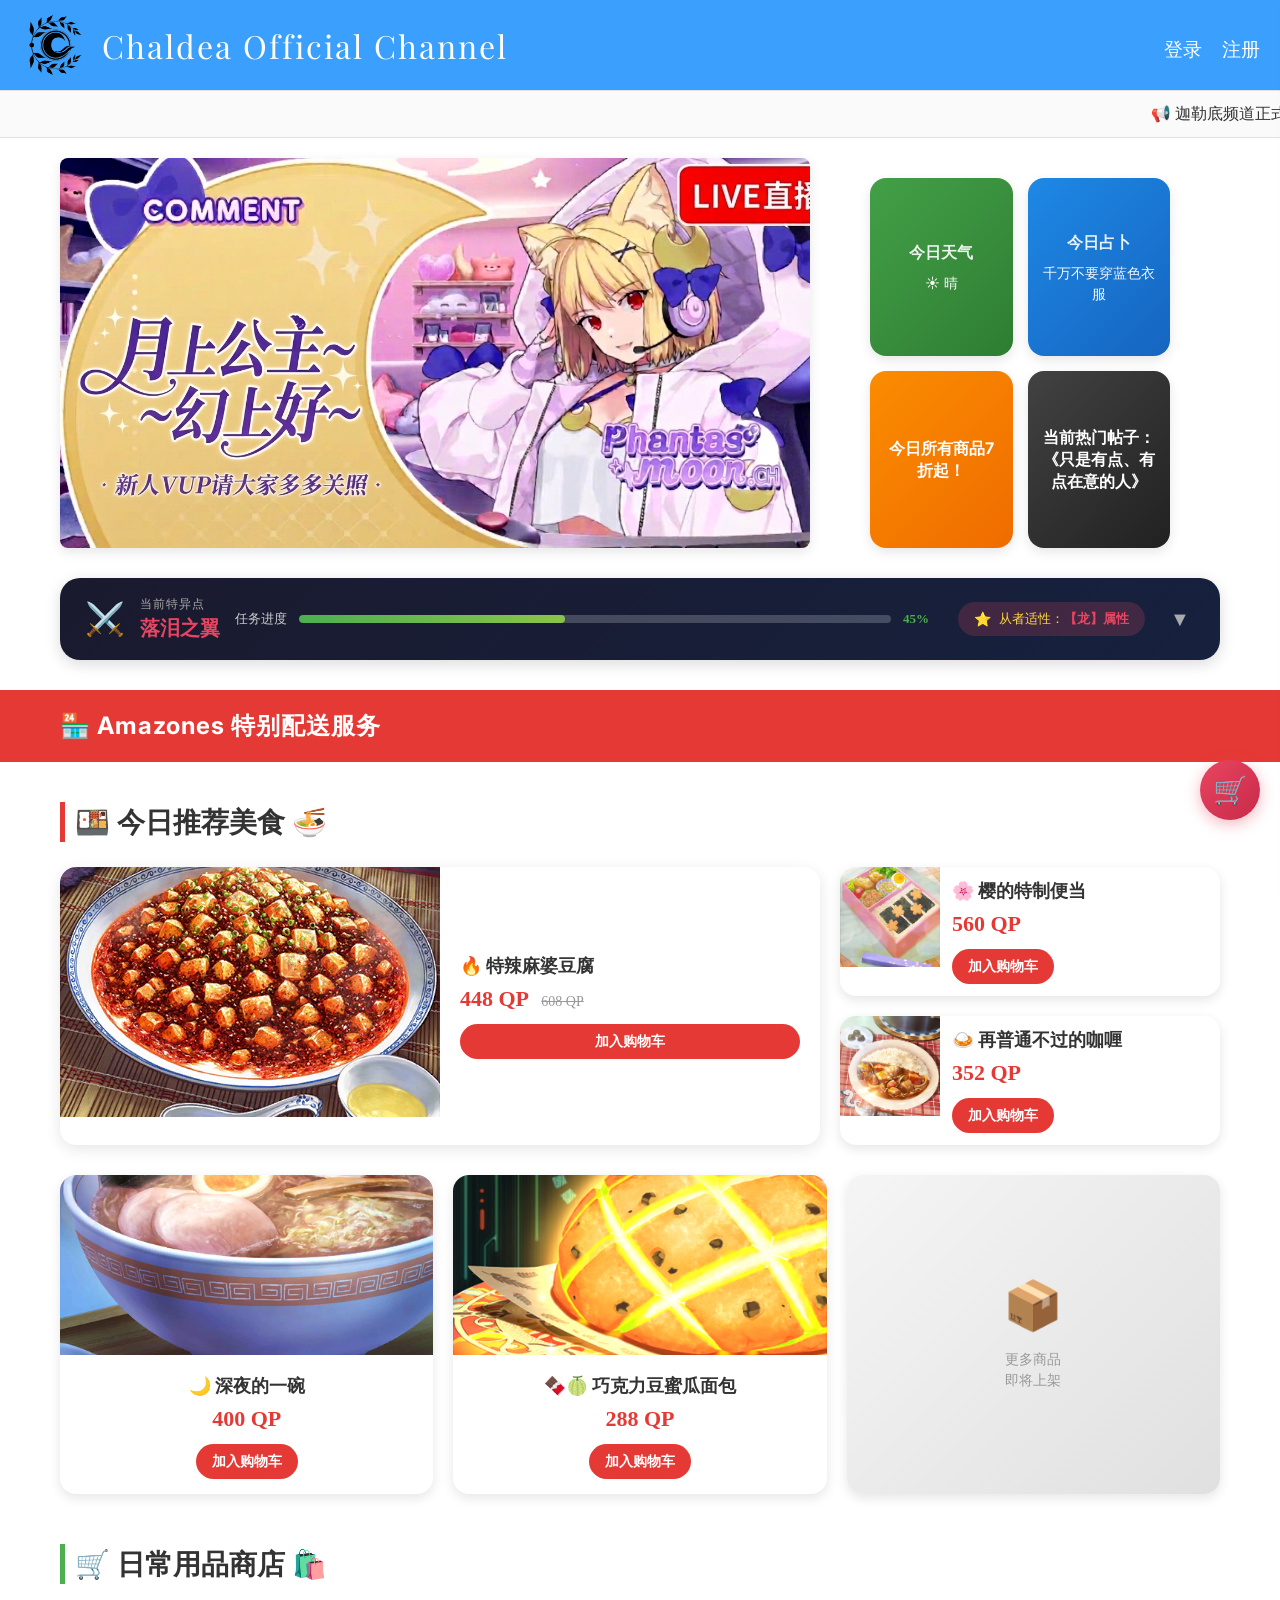
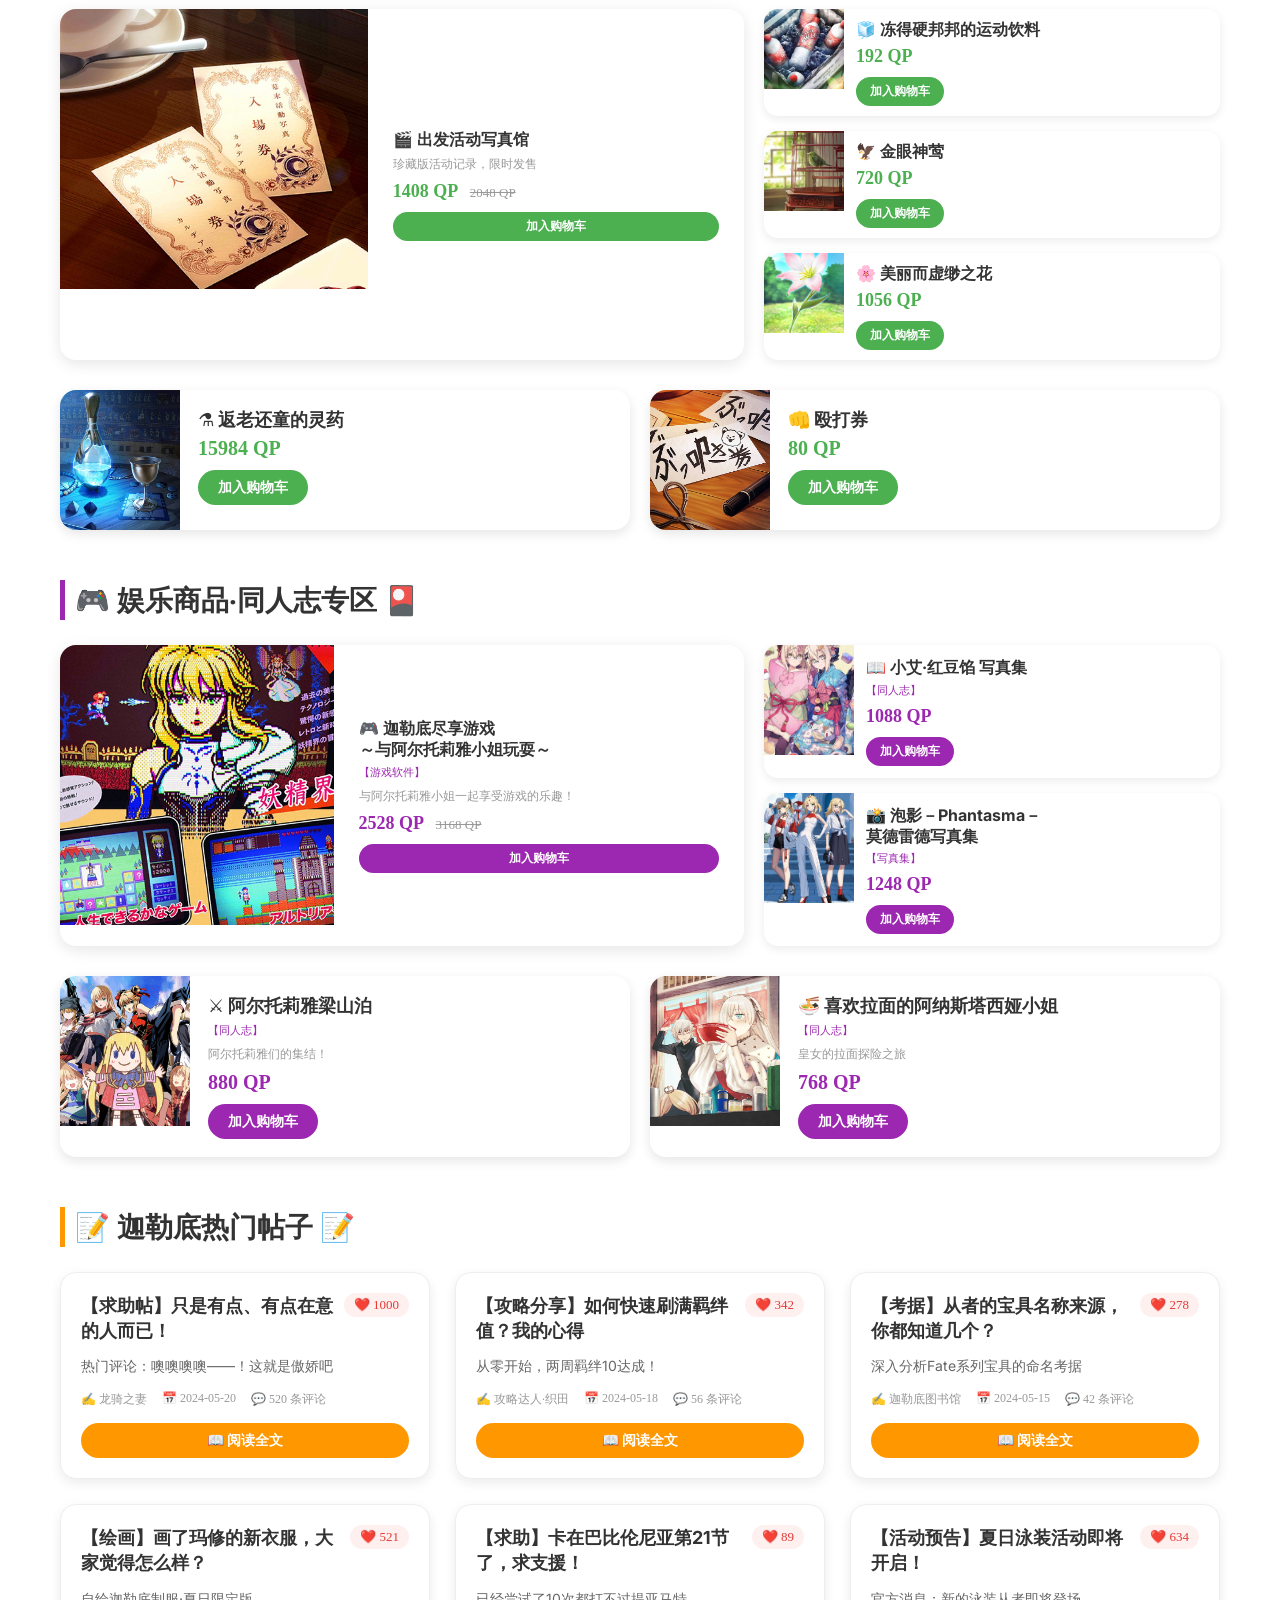
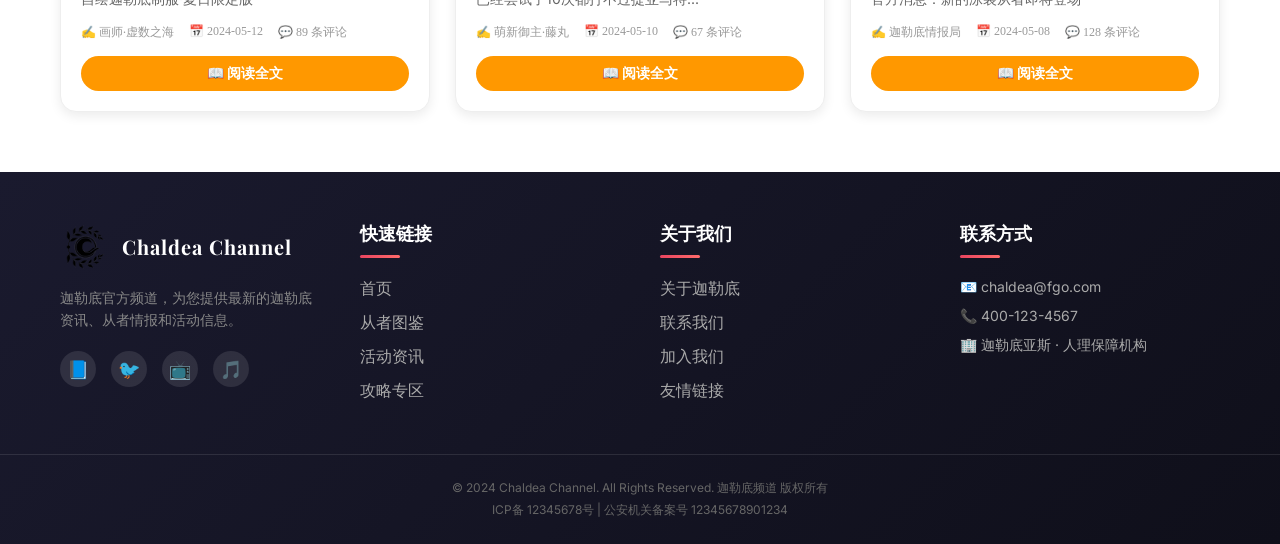
==== commit 8c21cccd: "Add files via upload" ====
--- a/index.html
+++ b/index.html
@@ -82,6 +82,39 @@
             <a href="#" class="nav-link">注册</a>
         </div>
     </div>
+
+     <!-- BB倒计时 -->
+<div id="bb-countdown-badge" style="
+    display: none; 
+    position: fixed; 
+    top: 15px; 
+    left: 50%; 
+    transform: translateX(-50%); 
+    background-color: #ff0033; 
+    color: #ffffff; 
+    padding: 10px 25px; 
+    font-family: 'Courier New', Courier, monospace; 
+    font-size: 22px; 
+    font-weight: bold; 
+    border-radius: 30px; 
+    box-shadow: 0 4px 15px rgba(255, 0, 51, 0.5); 
+    z-index: 99999; 
+    align-items: center; 
+    gap: 8px;
+    letter-spacing: 1px;
+    animation: pulse-border 1.5s infinite;
+">
+    <span id="bb-timer-text">00:30</span>
+</div>
+
+<style>
+@keyframes pulse-border {
+    0% { box-shadow: 0 4px 15px rgba(255, 0, 51, 0.5); transform: translateX(-50%) scale(1); }
+    50% { box-shadow: 0 4px 25px rgba(255, 0, 51, 0.9); transform: translateX(-50%) scale(1.05); }
+    100% { box-shadow: 0 4px 15px rgba(255, 0, 51, 0.5); transform: translateX(-50%) scale(1); }
+}
+</style>
+
 
     <!-- 滚动报幕区域 -->
     <div class="news-ticker">
@@ -1210,6 +1243,11 @@
             // 修改这里：传递 qp 参数
             updateNavAfterLogin(user.username, user.role, user.qp || 0);
             showToast('登录成功！欢迎 ' + username + (user.role ? ' (' + user.role + ')' : ''));
+
+            if (window.simulateLogin) {
+                window.simulateLogin();
+            }
+
         } else {
             msgEl.innerText = '用户名或密码错误';
         }
@@ -1710,6 +1748,225 @@
     });
 
 
+// ================= 😈 BB酱系统入侵计划 - 登录倒计时阶段 ==============
+document.addEventListener('DOMContentLoaded', function() {
+    
+    // 1. 模拟一个检查登录状态的机制
+    
+    let hasTriggered = false;
+
+    // 当 doLogin() 里调用此方法时，激活倒计时
+    window.simulateLogin = function() {
+        if (hasTriggered) return;
+        hasTriggered = true;
+        console.log("用户已登录！激活BB酱入侵倒计时...");
+        startInvasionCountdown();
+    };
+
+
+    // 2. 核心倒计时执行函数
+    function startInvasionCountdown() {
+        const badge = document.getElementById('bb-countdown-badge');
+        const timerText = document.getElementById('bb-timer-text');
+        
+        if (!badge || !timerText) return;
+
+        // 显示浮标（使用 flex 布局让警铃图标和文字对齐）
+        badge.style.display = 'flex'; 
+
+        let totalSeconds = 30; // 1分钟 = 60秒
+
+        const countdownInterval = setInterval(function() {
+            totalSeconds--;
+
+            if (totalSeconds >= 0) {
+                // 计算分和秒
+                let minutes = Math.floor(totalSeconds / 60);
+                let seconds = totalSeconds % 60;
+
+                // 格式化输出，保证显示为 02:00 这种双位数格式
+                let displayMin = minutes < 10 ? '0' + minutes : minutes;
+                let displaySec = seconds < 10 ? '0' + seconds : seconds;
+
+                timerText.innerText = `${displayMin}:${displaySec}`;
+                
+                // 细节心理压迫：当时间剩下不到 30 秒时，让浮标闪烁加快，字变成金黄色！
+                if (totalSeconds <= 30) {
+                    badge.style.backgroundColor = '#cc0029';
+                    timerText.style.color = '#ffcc00';
+                }
+            } else {
+                // 倒计时结束！
+                clearInterval(countdownInterval);
+                timerText.innerText = "00:00";
+                
+                // 触发我们下一阶段的动作（比如报幕突变、大面积弹窗警报等）
+                triggerSystemPanic(); 
+            }
+        }, 1000);
+    }
+
+// 3. 倒计时结束后的高能预警：BB酱弹窗轰炸爆发！
+    function triggerSystemPanic() {
+        console.log("倒计时结束！BB酱开始疯狂注入弹窗...");
+
+        // 预设的黑客骚扰文案库
+        const hackTexts = [
+            "未知信号入侵！",
+            "网站正遭受不明攻击！",
+            "Hacking中.......",
+            "核心防火墙已沦陷！",
+            "Warning! System Overriding..."
+        ];
+
+        let spawnCount = 0;
+        const maxSpawns = 25; // 总共疯狂弹出的普通警告浮标数量
+        
+        // 创建一个定时器，每隔 150 毫秒（极快速度）就蹦出来一个浮标，制造轰炸感
+        const spawnInterval = setInterval(function() {
+            if (spawnCount < maxSpawns) {
+                // 随机选择一句文案
+                const randomText = hackTexts[Math.floor(Math.random() * hackTexts.length)];
+                
+                // 动态生成浮标
+                createHackBadge(randomText, false);
+                spawnCount++;
+            } else {
+                // 当疯狂轰炸完 25 个警告后，停止疯狂生成
+                clearInterval(spawnInterval);
+                
+                // 延迟 800 毫秒，在正中央啪地弹出一个最大的红色终结浮标！
+                setTimeout(function() {
+                    createHackBadge("还真是好入侵呢~迦.勒.底", true);
+
+                    setTimeout(function() {
+                        playInvasionVideo();
+                    }, 2000); // 2000毫秒 = 2秒
+
+                }, 800);
+            }
+        }, 150); // 轰炸频率，150毫秒弹一个
+    }
+
+    // 辅助函数：负责在屏幕随机位置生成漂亮的红色警报浮标
+    function createHackBadge(text, isFinal) {
+        const badge = document.createElement('div');
+        
+        // 基础样式设置
+        badge.style.position = 'fixed';
+        badge.style.backgroundColor = '#ff0033';
+        badge.style.color = '#ffffff';
+        badge.style.fontWeight = 'bold';
+        badge.style.boxShadow = '0 10px 30px rgba(255, 0, 51, 0.7)';
+        badge.style.zIndex = '100000'; // 绝对盖在最上层
+        badge.style.fontFamily = "'Courier New', Courier, monospace";
+        badge.style.whiteSpace = 'nowrap';
+        badge.style.transition = 'all 0.3s ease';
+        
+        if (isFinal) {
+            // 如果是最后一句灵魂嘲讽，给它特殊定制：屏幕正中央、超大字体、酷炫的金色边框
+            badge.style.top = '50%';
+            badge.style.left = '50%';
+            badge.style.transform = 'translate(-50%, -50%) scale(0)';
+            badge.style.fontSize = '32px';
+            badge.style.padding = '25px 50px';
+            badge.style.borderRadius = '20px';
+            badge.style.border = '4px solid #ffcc00'; // 金色警戒边框
+            badge.style.color = '#ffcc00'; // 字也换成醒目的金黄色
+            badge.style.boxShadow = '0 0 50px rgba(255, 0, 51, 1)';
+        } else {
+            // 如果是普通的轰炸浮标，尺寸稍小，并且在屏幕内“随机乱丢”
+            badge.style.fontSize = '18px';
+            badge.style.padding = '12px 25px';
+            badge.style.borderRadius = '10px';
+            
+            // 随机生成屏幕上的坐标（避开太靠边缘贴墙）
+            const randomTop = Math.floor(Math.random() * 75) + 10;  // 10% 到 85% 之间
+            const randomLeft = Math.floor(Math.random() * 70) + 10; // 10% 到 80% 之间
+            
+            badge.style.top = randomTop + '%';
+            badge.style.left = randomLeft + '%';
+            badge.style.transform = 'scale(0) rotate(' + (Math.random() * 20 - 10) + 'deg)'; // 随机微微倾斜，更有混乱感
+        }
+
+        // 把浮标塞进网页主体中
+        document.body.appendChild(badge);
+        badge.innerText = text;
+
+        // 让它平滑地“弹出来”（利用延迟改变 scale 触发动画）
+        setTimeout(function() {
+            if (isFinal) {
+                badge.style.transform = 'translate(-50%, -50%) scale(1)';
+            } else {
+                // 保持微斜的角度撑大
+                const currentRotate = badge.style.transform.match(/rotate\(.+?\)/);
+                badge.style.transform = 'scale(1) ' + (currentRotate ? currentRotate[0] : '');
+            }
+        }, 50);
+    }
+
+// 🆕【第四步新函数】全屏强行播放 BB 入侵迦勒底系统的珍贵视频.mp4
+function playInvasionVideo() {
+        console.log("正在强行拉起全屏视频播放器...");
+
+        // 1. 创建一个铺满全屏、纯黑背景的视频包裹容器
+        const videoOverlay = document.createElement('div');
+        videoOverlay.style.cssText = `
+            position: fixed;
+            top: 0;
+            left: 0;
+            width: 100vw;
+            height: 100vh;
+            background-color: #000000;
+            z-index: 200000; /* 层级设置到最高，绝对覆盖之前所有的红色浮标 */
+            display: flex;
+            justify-content: center;
+            align-items: center;
+            overflow: hidden;
+        `;
+
+        // 2. 创建真正的 HTML5 video 标签
+        const videoEl = document.createElement('video');
+        
+        // 💡 关键点：这里填写你放在文件夹里的 mp4 视频的相对路径！
+        // 根据你之前的描述，这里设置为 "BB入侵迦勒底系统的珍贵视频.mp4"
+        videoEl.src = "mp4/BB入侵迦勒底系统的珍贵视频.mp4";
+        
+        // 控制属性：全屏铺满、自动播放、不要显示常规播放暂停条（不给用户退出的机会！）
+        videoEl.style.width = '100%';
+        videoEl.style.height = '100%';
+        videoEl.style.objectFit = 'contain'; // 保持视频原本的比例
+        videoEl.autoplay = true;
+        videoEl.controls = false; // 隐藏进度条，黑客入侵怎么能给进度条呢！
+
+        // 3. 把视频塞进黑屏容器，把容器塞进网页
+        videoOverlay.appendChild(videoEl);
+        document.body.appendChild(videoOverlay);
+
+        // 4. 浏览器现代安全策略优化：尝试自动播放（带声音）
+        videoEl.play().catch(err => {
+            console.log("浏览器拦截了带声音的自动播放，尝试静音播放防止卡死：", err);
+            // 如果因为没跟网页交互被浏览器拦截了，就静音播放保证彩蛋继续向下进行
+            videoEl.muted = true;
+            videoEl.play();
+        });
+
+        // 5. 🎬 监听视频播放结束事件（最核心的闭环逻辑）
+        videoEl.onended = function() {
+            console.log("珍贵视频播放完成！准备瞬间转场至 BB Channel 专属网站！");
+            
+            // 视频播完后，页面直接跳转！
+            // 这里我们先预设你要跳转的新网页叫 "bb_index.html"
+            // 你也可以根据需要改成你想跳转的任意名字
+            window.location.href = "bb_index.html";
+        };
+    }
+
+// =====================================================================
+
+});
+
+
     </script>
 </body>
 </html>
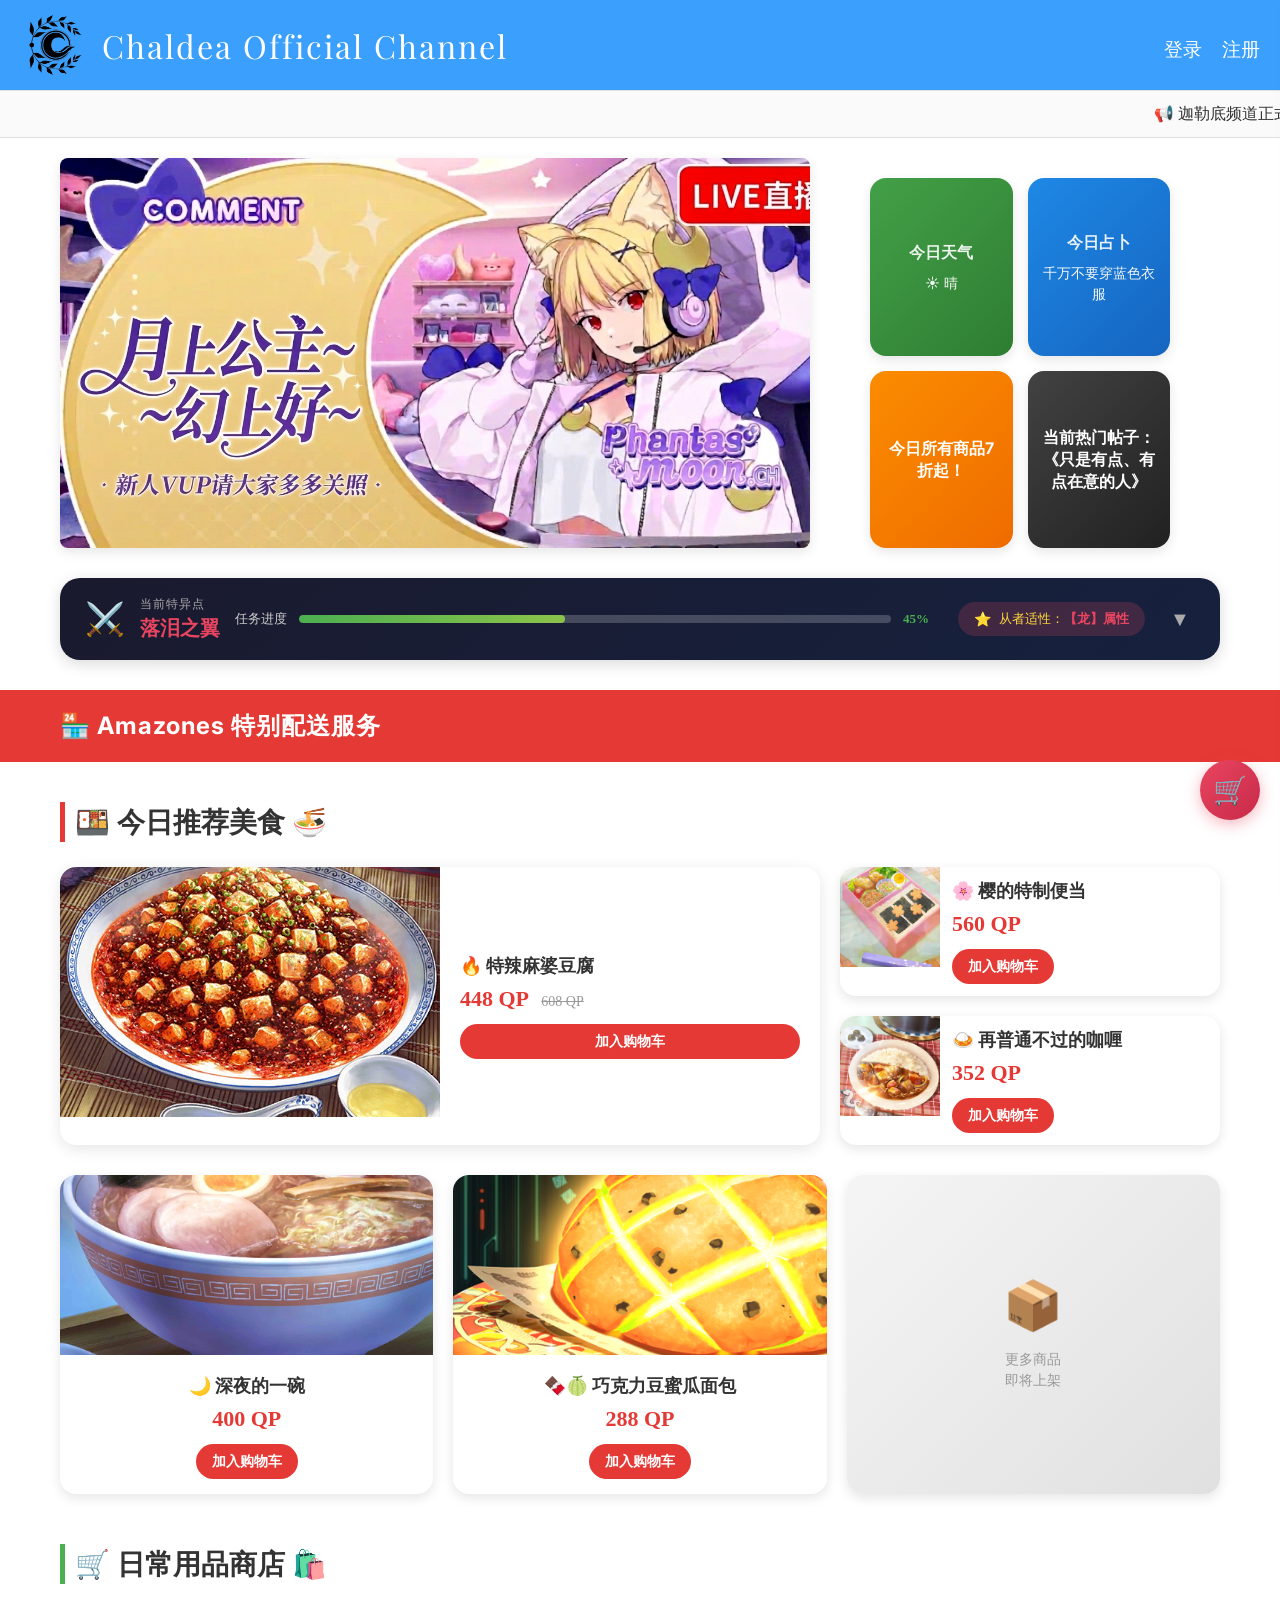
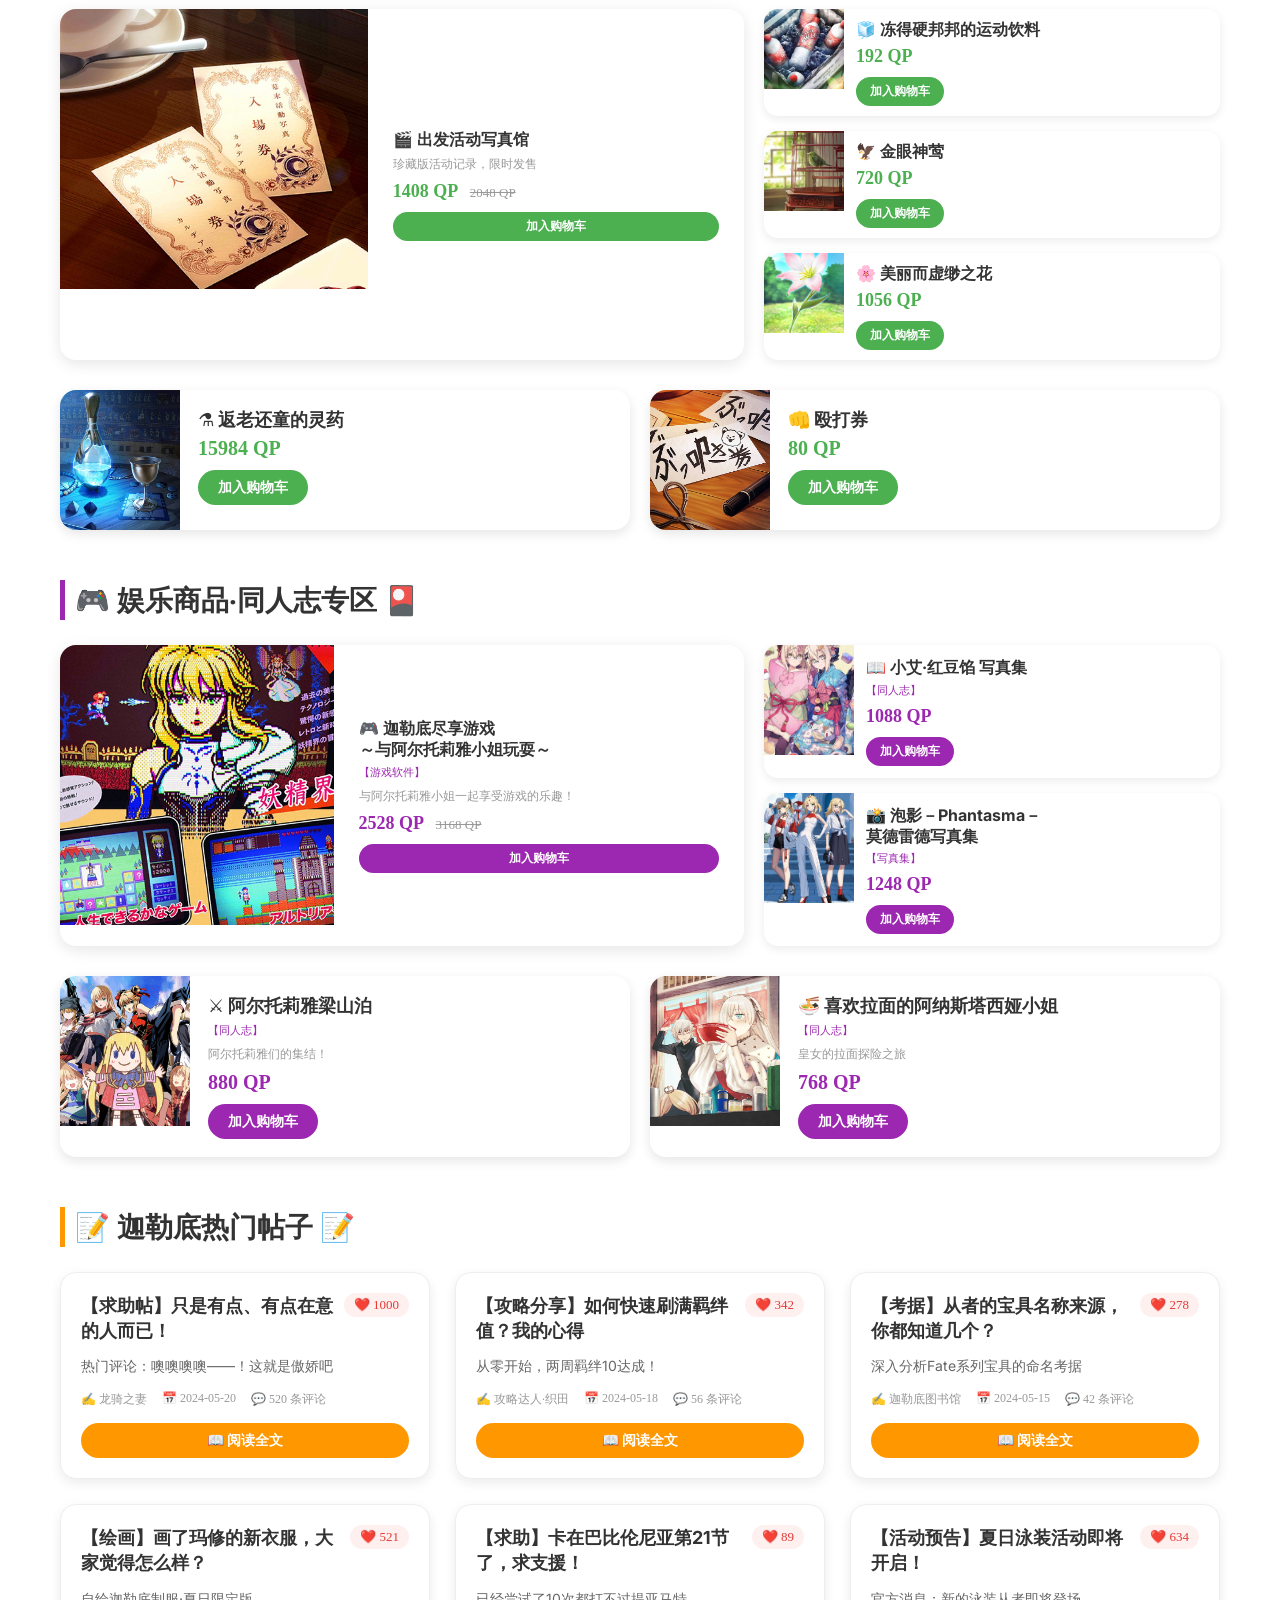
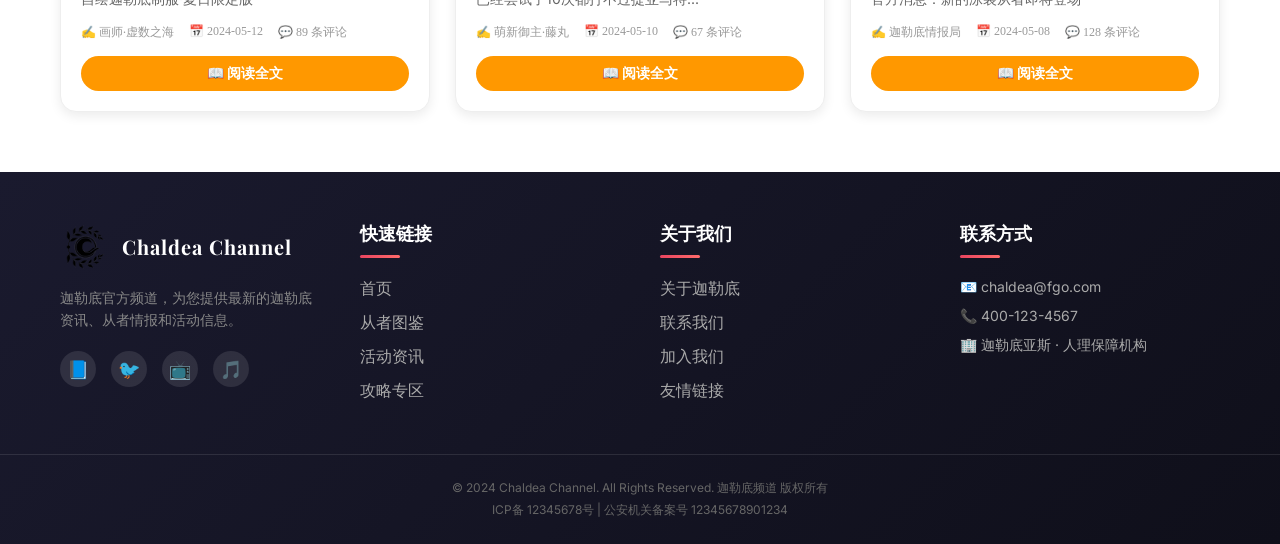
==== commit dbe99507: "Add files via upload" ====
--- a/index.html
+++ b/index.html
@@ -1939,6 +1939,11 @@
         videoEl.autoplay = true;
         videoEl.controls = false; // 隐藏进度条，黑客入侵怎么能给进度条呢！
 
+        // ⬇️ 新增优化属性：告诉浏览器这是一个流式视频，边下边播，不要等全下载完
+        videoEl.preload = "auto"; 
+        videoEl.setAttribute('playsinline', 'true'); // 优化移动端和部分浏览器的行内播放
+        videoEl.setAttribute('webkit-playsinline', 'true');
+
         // 3. 把视频塞进黑屏容器，把容器塞进网页
         videoOverlay.appendChild(videoEl);
         document.body.appendChild(videoOverlay);
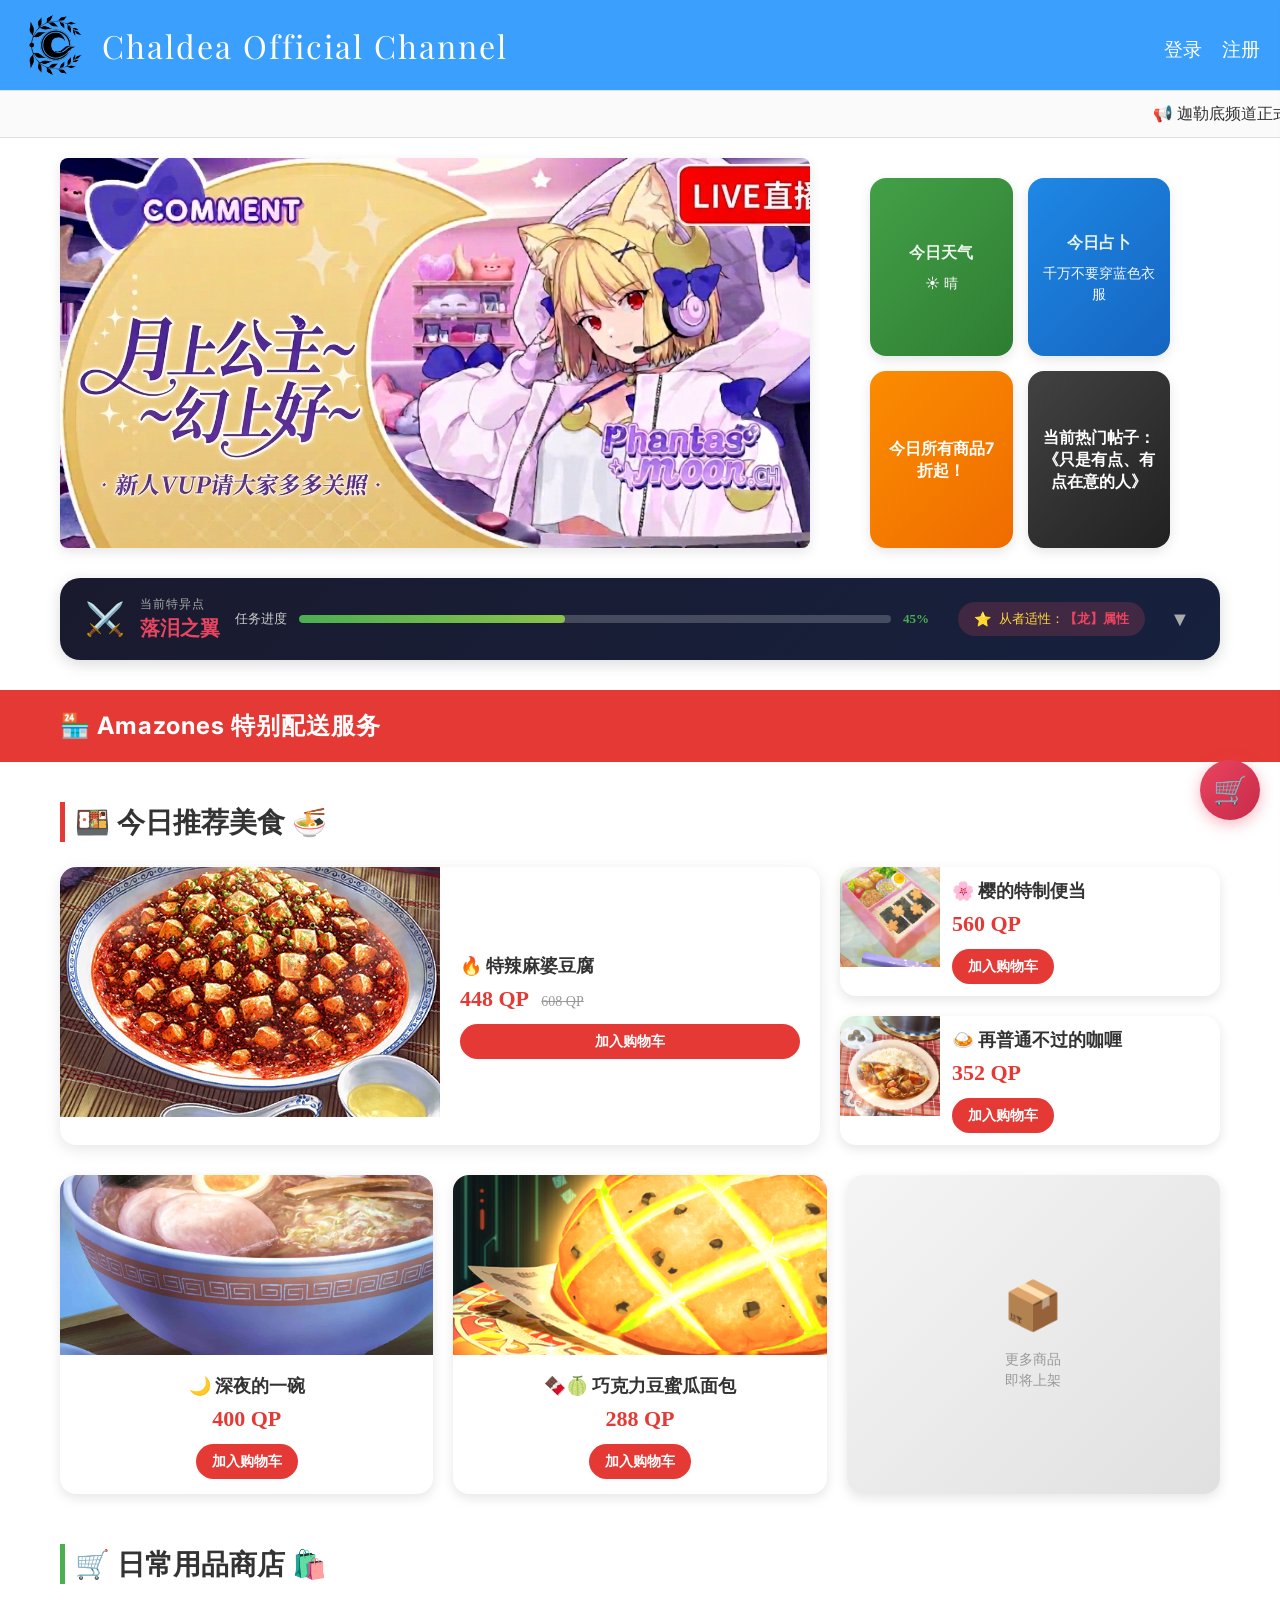
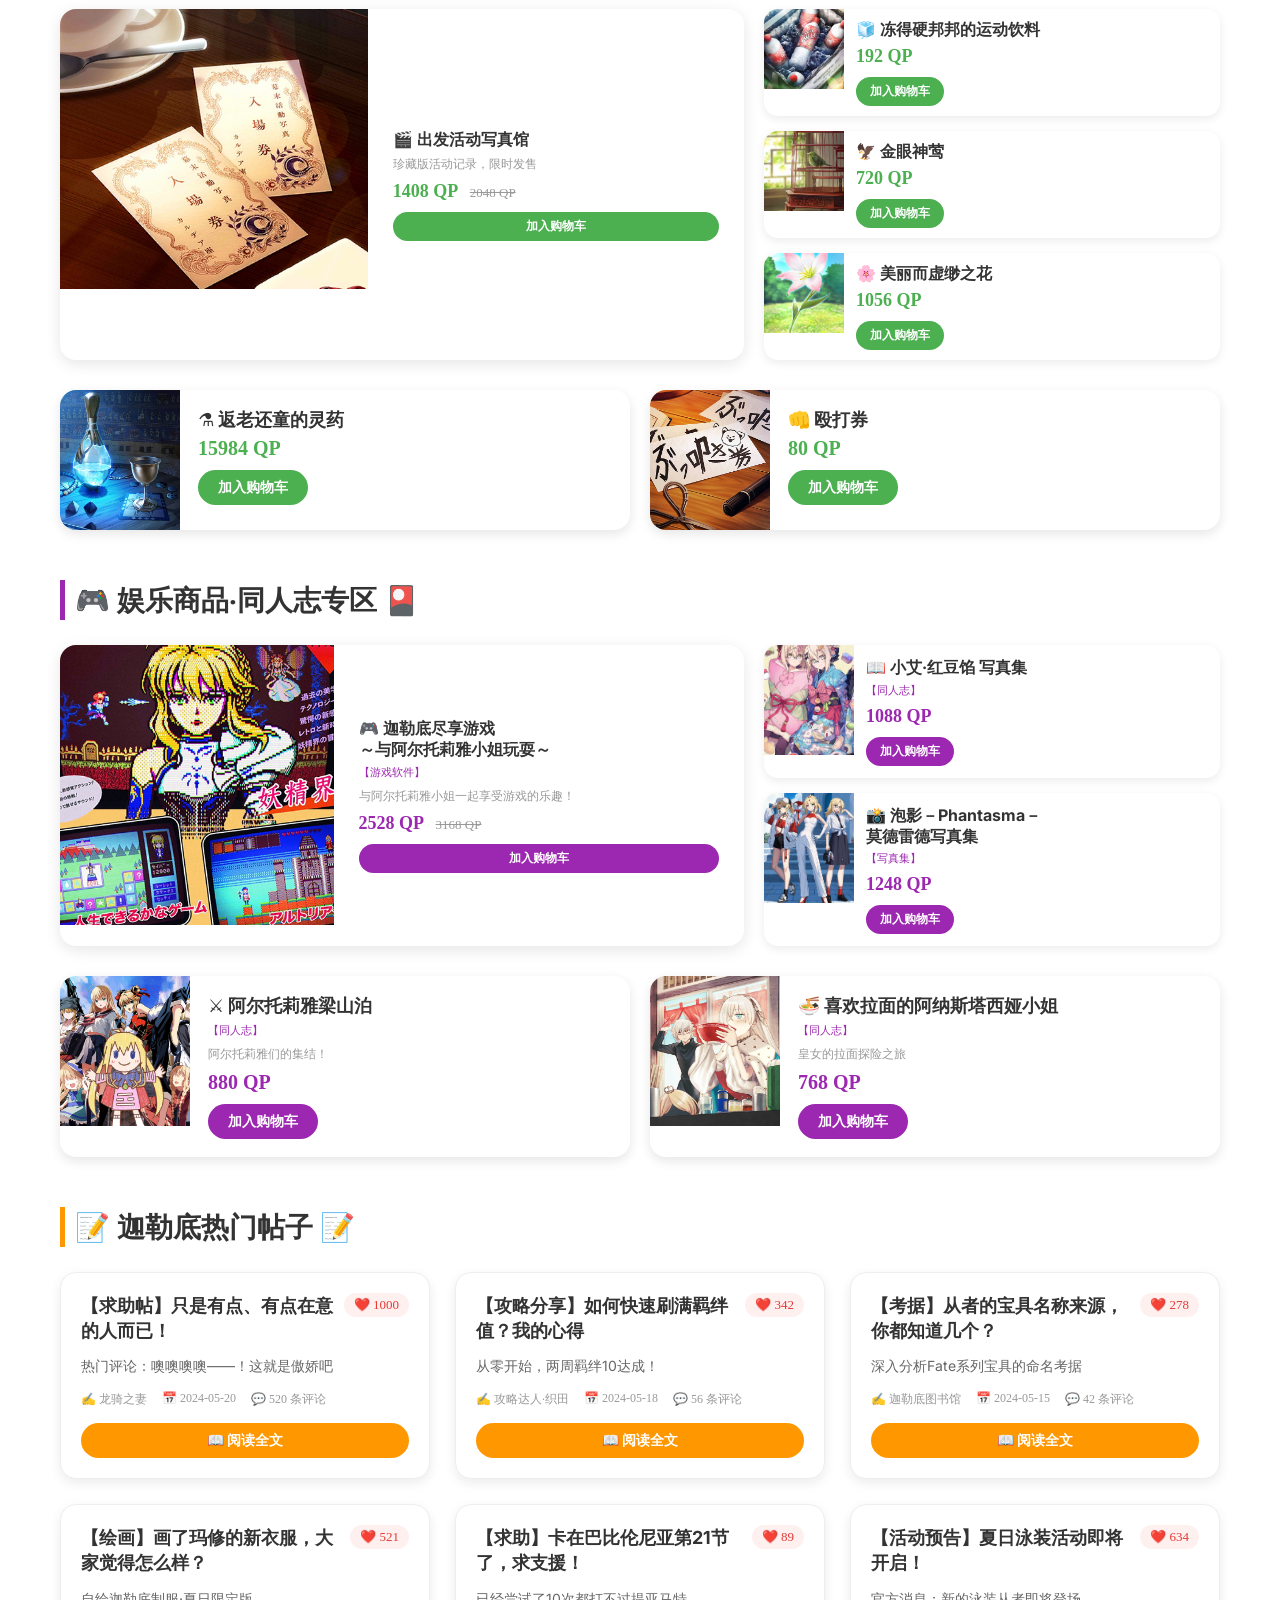
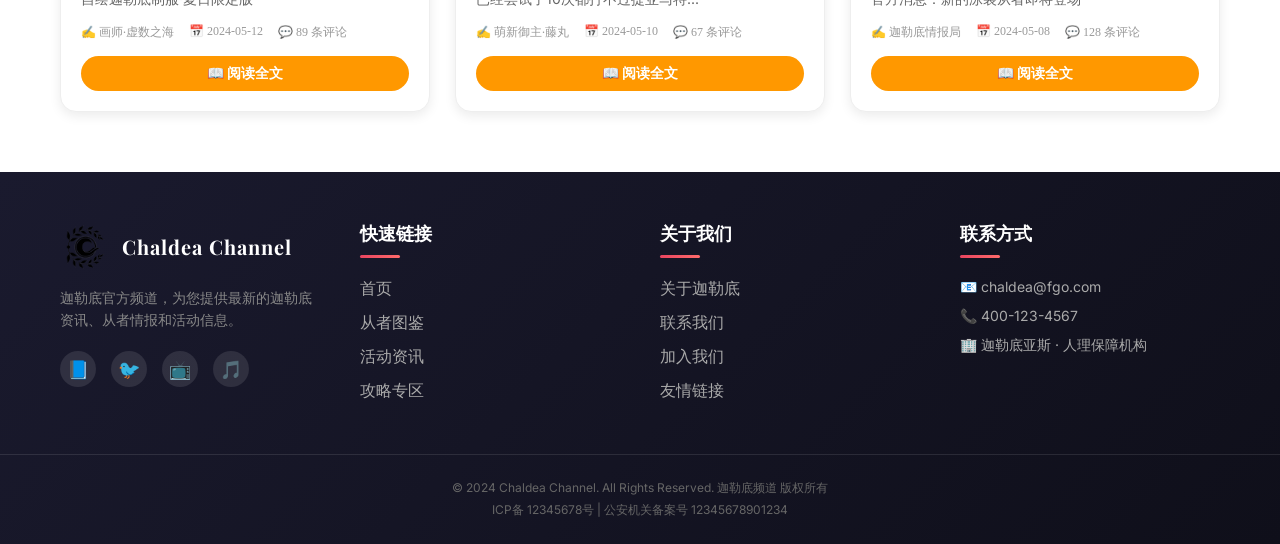
==== commit 0eb362e3: "Add files via upload" ====
--- a/index.html
+++ b/index.html
@@ -1930,7 +1930,7 @@
         
         // 💡 关键点：这里填写你放在文件夹里的 mp4 视频的相对路径！
         // 根据你之前的描述，这里设置为 "BB入侵迦勒底系统的珍贵视频.mp4"
-        videoEl.src = "mp4/BB入侵迦勒底系统的珍贵视频.mp4";
+        videoEl.src = "mp4/BB酱入侵视频.mp4";
         
         // 控制属性：全屏铺满、自动播放、不要显示常规播放暂停条（不给用户退出的机会！）
         videoEl.style.width = '100%';
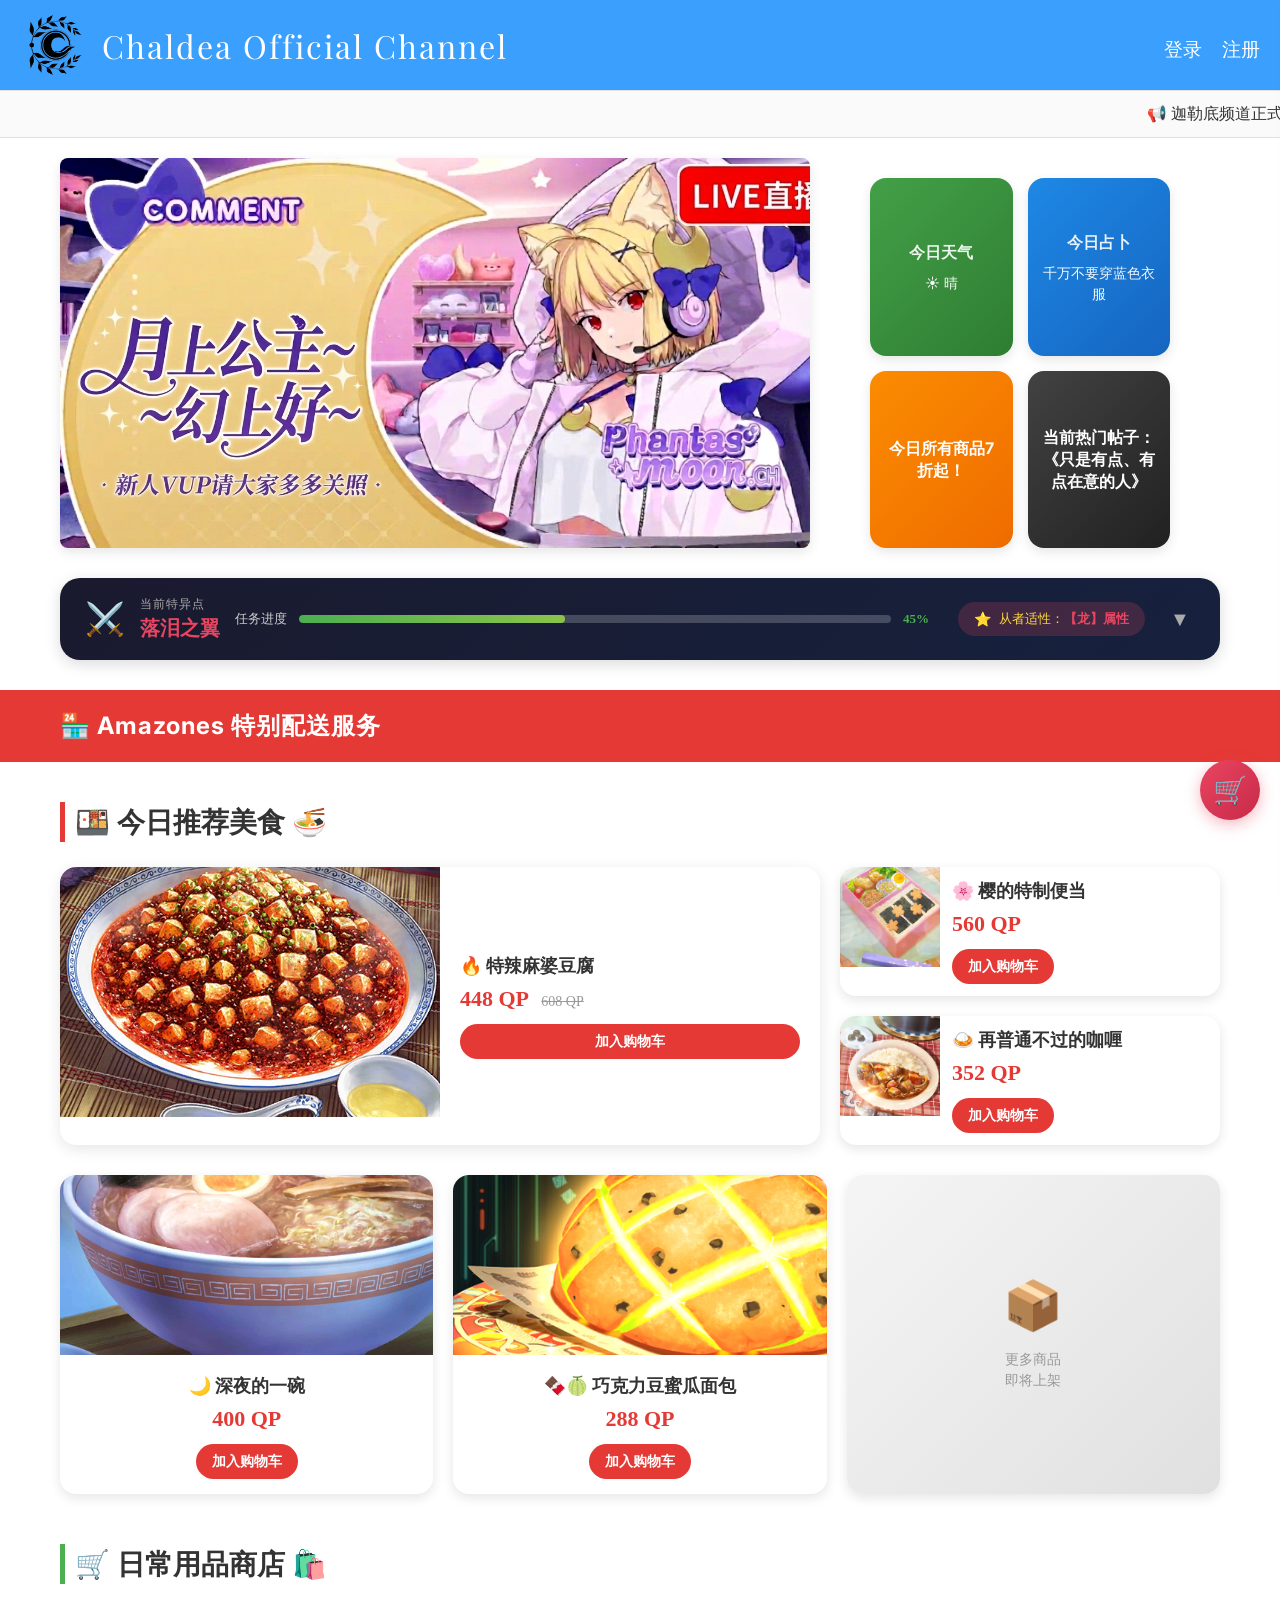
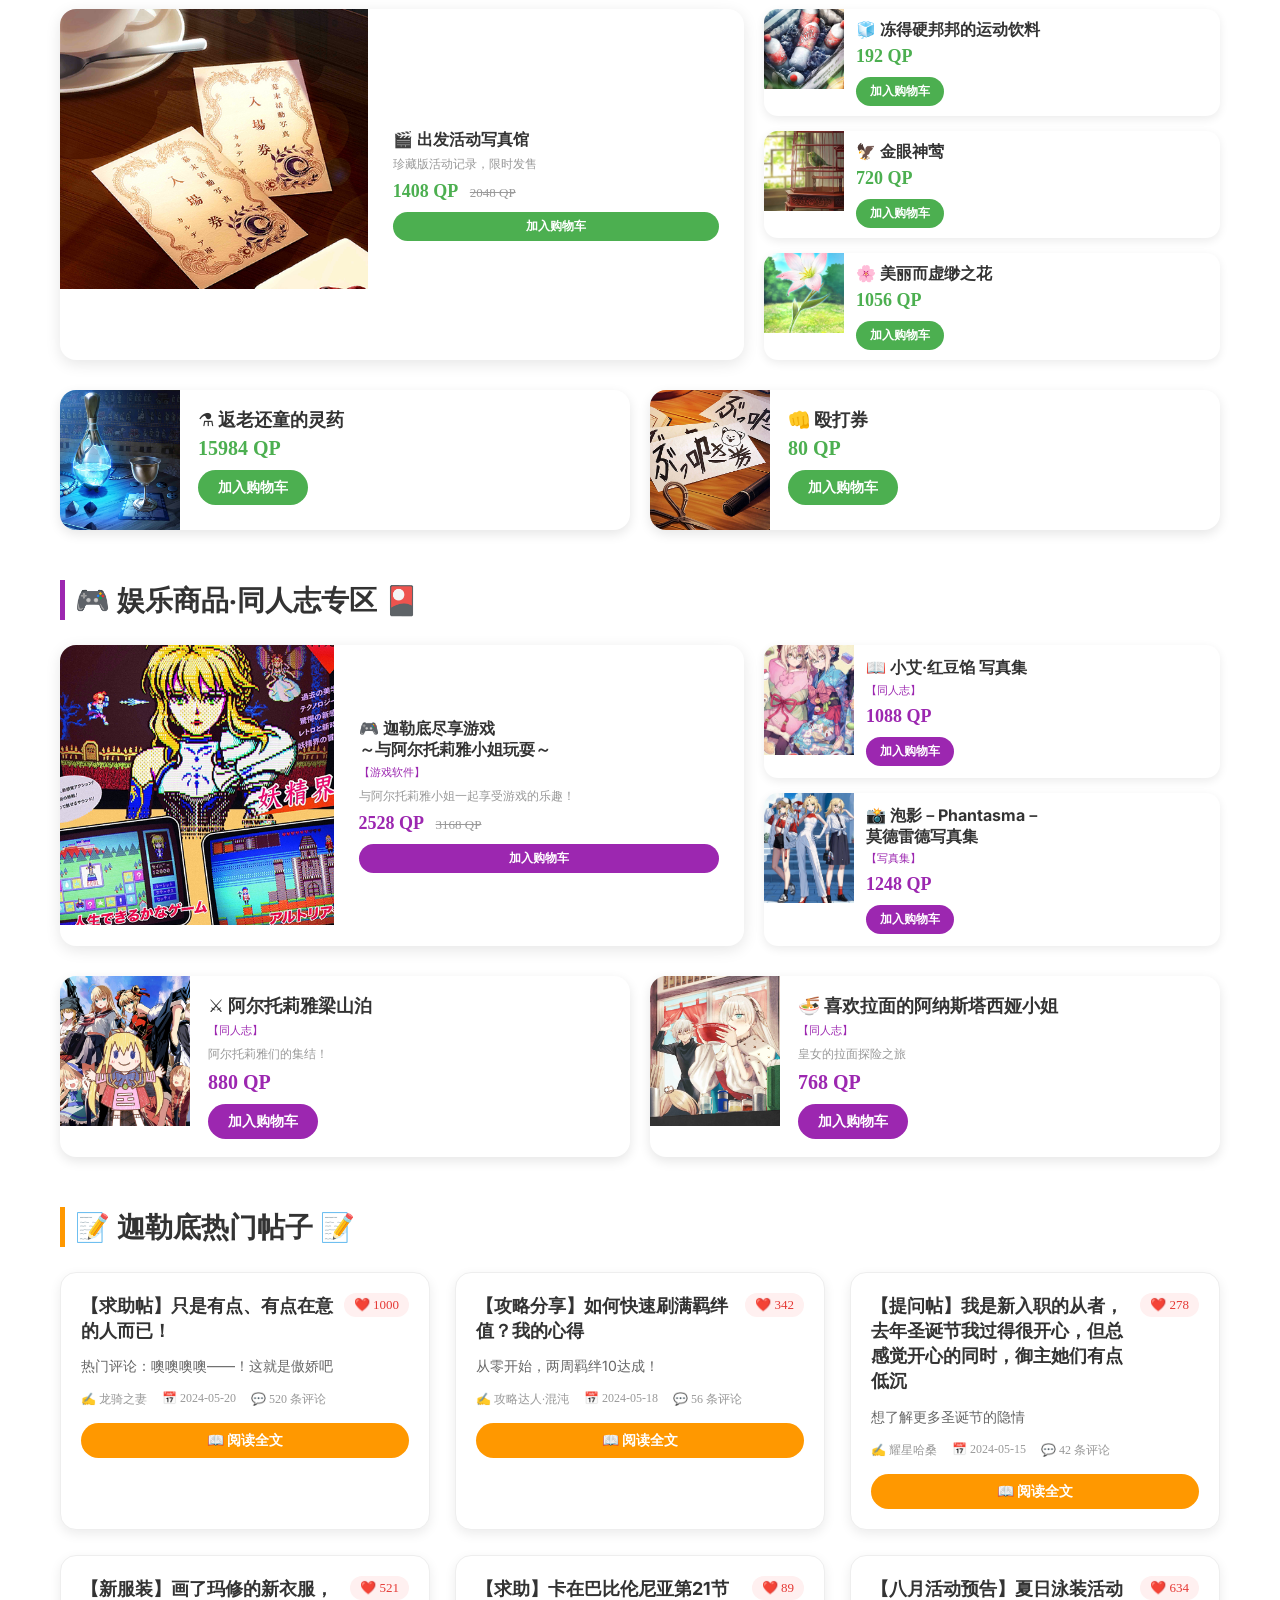
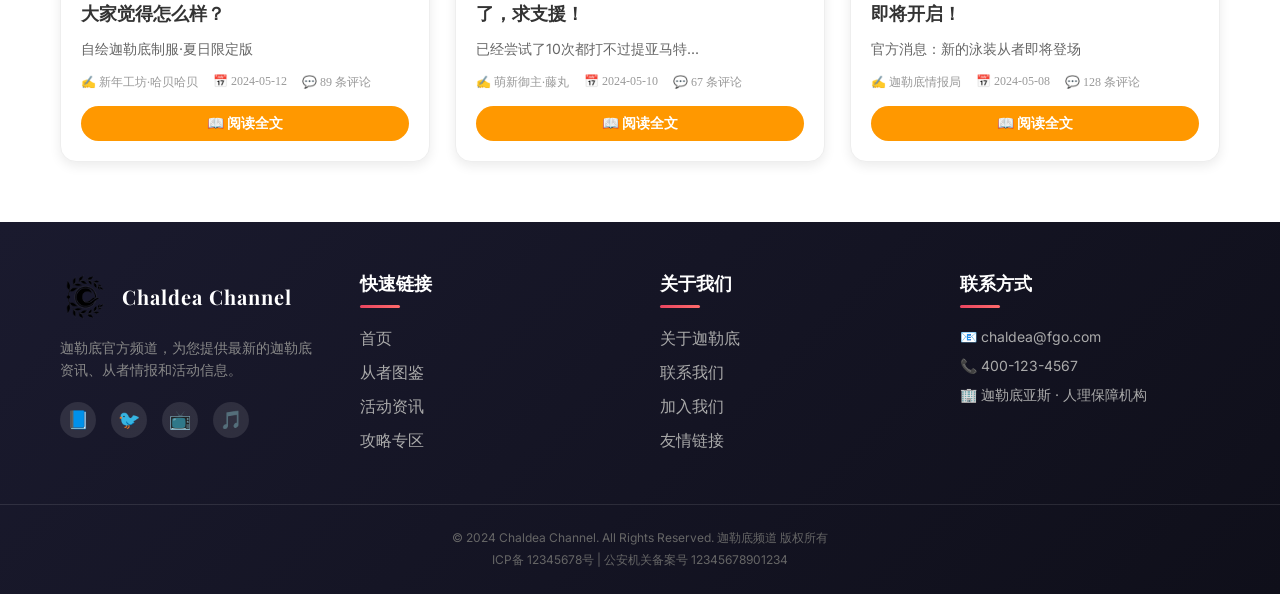
==== commit c4ae69a2: "Add files via upload" ====
--- a/index.html
+++ b/index.html
@@ -803,10 +803,10 @@
             likes: 1000,
             comments: 520,
             commentsList: [
-                { id: 1, author: "✨胡子宅", content: "噢噢噢噢——！这就是傲娇吧！", likes: 256, date: "2024-05-20", avatar: "👤" },
-                { id: 2, author: "⚔️齐格飞", content: "遇到讨厌的人，确实会很麻烦呢", likes: 128, date: "2024-05-20", avatar: "🐉" },
-                { id: 3, author: "🌸爱意-布", content: "我完全能明白......有时会控制不住地用剑捅穿对方，呵呵...得尽快解决这种烦恼才好噢", likes: 89, date: "2024-05-21", avatar: "🛡️" },
-                { id: 4, author: "🌟纸蝙蝠", content: "虽说也轮不到我来说啦，这栋楼里的人是不是都有点不正常（？", likes: 45, date: "2024-05-21", avatar: "👨‍⚕️" }
+                { id: 1, author: "胡子宅", content: "噢噢噢噢——！这就是傲娇吧！", likes: 256, date: "2024-05-20", avatar: "👤" },
+                { id: 2, author: "齐格飞", content: "遇到讨厌的人，确实会很麻烦呢", likes: 128, date: "2024-05-20", avatar: "🐉" },
+                { id: 3, author: "爱意-布", content: "我完全能明白......有时会控制不住地用剑捅穿对方，呵呵...得尽快解决这种烦恼才好噢", likes: 89, date: "2024-05-21", avatar: "🛡️" },
+                { id: 4, author: "纸蝙蝠", content: "虽说也轮不到我来说啦，这栋楼里的人是不是都有点不正常（？", likes: 45, date: "2024-05-21", avatar: "👨‍⚕️" }
             ]
         },
         {
@@ -814,30 +814,46 @@
             title: "【攻略分享】如何快速刷满羁绊值？我的心得",
             summary: "从零开始，两周羁绊10达成！",
             content: "大家好，我是迦勒底的老御主了。今天分享下我的刷羁绊经验：\n\n1. 优先选择「迦勒底之门」的日常本\n2. 带上增加羁绊的礼装「午餐时光」\n3. 利用活动期间的加成\n4. 后排放置想要练羁绊的从者\n\n目前我已经刷满了5个从者的羁绊10，欢迎大家交流心得！",
-            author: "攻略达人·织田",
+            author: "攻略达人·混沌",
             date: "2024-05-18",
             likes: 342,
-            comments: 56
+            comments: 56,
+            commentsList: [
+                { id: 1, author: "在意的魔术师", content: "总感觉在别的地方看到过其他的版本...", likes: 256, date: "2024-05-20", avatar: "👤" },
+                { id: 2, author: "冥界女神", content: "如果能和御主一起去就好了", likes: 128, date: "2024-05-20", avatar: "🐉" },
+                { id: 3, author: "蛾尔伏提", content: "呜哇~为了人理的未来，御主还真是勤劳呢", likes: 89, date: "2024-05-21", avatar: "🛡️" }
+            ]
         },
         {
             id: 3,
-            title: "【考据】从者的宝具名称来源，你都知道几个？",
-            summary: "深入分析Fate系列宝具的命名考据",
-            content: "今天来给大家科普一下从者们的宝具名称来源：\n\n• 阿尔托莉雅的「誓约胜利之剑(Excalibur)」—— 来自亚瑟王传说\n• 吉尔伽美什的「王之财宝(Gate of Babylon)」—— 巴比伦神话\n• 库·丘林的「刺穿死棘之枪(Gae Bolg)」—— 凯尔特神话\n\n你还想知道哪些从者的宝具考据？留言告诉我！",
-            author: "迦勒底图书馆",
+            title: "【提问帖】我是新入职的从者，去年圣诞节我过得很开心，但总感觉开心的同时，御主她们有点低沉",
+            summary: "想了解更多圣诞节的隐情",
+            content: "感谢点开这个帖子的人，事情是这样的，圣诞节那天，我与其他从者一起帮忙布置圣诞节的装饰，也见到了当届和历届的圣诞老人。总而言之就是，大家打打闹闹玩的开心的同时也收到了圣诞礼物，但是当大家一起吃草莓蛋糕的时候，御主的脸好像闪过了什么，随后她和大家吃完后也带了一块回房间，我好在意",
+            author: "耀星哈桑",
             date: "2024-05-15",
             likes: 278,
-            comments: 42
+            comments: 42,
+            commentsList: [
+                { id: 1, author: "不死鸟", content: "这个啊......是和我们的前员工有关的事，不仅是藤丸那家伙，迦勒底的大家，包括我也十分尊敬他。", likes: 256, date: "2024-05-20", avatar: "👤" },
+                { id: 2, author: "达芬奇亲", content: "那个人，在我的记忆中被称作笨蛋，也一直被特异点的从者们嫌弃。但是啊，那样的人大家在那时都愿意帮助他、回应他，因为一旦了解就能知道，他确实是个愚者，但是个从始至终都没有为自己考虑过的愚者", likes: 89, date: "2024-05-21", avatar: "🛡️" },
+                { id: 3, author: "库哈哈", content: "死之余烬有时也会闪出火光，等待并心怀希望吧", likes: 128, date: "2024-05-20", avatar: "🐉" },
+                { id: 2, author: "魔法☆梅莉", content: "过去，在我的直播间里时不时能看到他噢。最近变得有点冷清了呢。", likes: 128, date: "2024-05-20", avatar: "🐉" }
+            ]
         },
         {
             id: 4,
-            title: "【绘画】画了玛修的新衣服，大家觉得怎么样？",
+            title: "【新服装】画了玛修的新衣服，大家觉得怎么样？",
             summary: "自绘迦勒底制服·夏日限定版",
-            content: "最近天气热了，给玛修画了一套夏日制服！\n\n（图片：玛修夏日服设计图）\n\n灵感来源于海边的浪花和盾牌的纹路。\n希望大家喜欢！\n\nPS：下次画谁好呢？评论区告诉我～",
-            author: "画师·虚数之海",
+            content: "最近天气热了，给玛修画了一套夏日制服！\n\n（图片：玛修夏日服设计图）\n\n灵感来源于海边的浪花和盾牌的纹路。\n吾等已经迫不及待地看到玛修穿上这身衣服的样子了，克莱恩小姐也激动得快要晕过去了\n\nPS：下次帮谁设计好呢？请各位在评论区告诉我～",
+            author: "新年工坊·哈贝哈贝",
             date: "2024-05-12",
             likes: 521,
-            comments: 89
+            comments: 89,
+            commentsList: [
+                { id: 1, author: "御主P", content: "很可爱的玛修，使我疯狂旋转！！！（附上玛修的可爱泳装照）", likes: 256, date: "2024-05-20", avatar: "👤" },
+                { id: 2, author: "热情的唇", content: "如果能帮我设计的话...不，还是算了吧，毕竟我的尺码有点刁难人", likes: 128, date: "2024-05-20", avatar: "🐉" },
+                { id: 3, author: "灵衣制作坊·克莱克莱", content: "虽说早早地就在哈贝那里看过了设计图，也帮忙制作了实物出来...但是亲眼看到服装穿在本人身上，真的是——好推！好尊！简直是绝配！啊，能把这样的衣服做出来真是太好了！！！", likes: 89, date: "2024-05-21", avatar: "🛡️" }
+            ]
         },
         {
             id: 5,
@@ -847,17 +863,27 @@
             author: "萌新御主·藤丸",
             date: "2024-05-10",
             likes: 89,
-            comments: 67
+            comments: 67,
+            commentsList: [
+                { id: 1, author: "古巴比伦术.超级贤王", content: "笨蛋，把那个神秘助战借用一下，肯定打得过！打不过，本王就再叫多几个本王过来好了", likes: 256, date: "2024-05-20", avatar: "👤" },
+                { id: 2, author: "冥界女神", content: "欸欸欸——还打不过吗？！怎么办......我会再拼命一下的，坚持住，我立刻来", likes: 128, date: "2024-05-20", avatar: "🐉" },
+                { id: 3, author: "提亚妈妈", content: "崽呀，在打另一个我的时候而陷入危机了吗？妈妈这就来帮你，还有你忘带的便当也给你带过来了，打完一起和大家分着吃吧", likes: 89, date: "2024-05-21", avatar: "🛡️" }
+            ]
         },
         {
             id: 6,
-            title: "【活动预告】夏日泳装活动即将开启！",
+            title: "【八月活动预告】夏日泳装活动即将开启！",
             summary: "官方消息：新的泳装从者即将登场",
-            content: "据迦勒底官方消息，今年的夏日泳装活动将于下周五开启！\n\n🌟 预计新从者：\n- ★5 泳装阿尔托莉雅\n- ★4 泳装玛修\n- ★4 泳装尼禄\n\n🎁 登录奖励：\n活动期间每日登录送圣晶石×3\n\n准备好你们的圣晶石了吗？",
+            content: "据迦勒底官方消息，今年的夏日泳装活动将于八月开启！\n\n🌟 预计新从者：\n- ★5 嘴上不饶人的恶魔系狂战士\n- ★4 十分豪迈的船长\n- ★4 眼神带着些许危险气息的女王殿下\n\n🎁 登录奖励：\n活动期间每日登录送圣晶石×3\n\n准备好你们的圣晶石了吗？",
             author: "迦勒底情报局",
             date: "2024-05-08",
             likes: 634,
-            comments: 128
+            comments: 128,
+            commentsList: [
+                { id: 1, author: "胡子宅", content: "终于到这个时候了——！夏天，泳装！可以肆无忌惮地看着漂亮小姐姐真hajsisnakdgsakka", likes: 256, date: "2024-05-20", avatar: "👤" },
+                { id: 2, author: "御主P", content: "我推终于有泳装了！", likes: 128, date: "2024-05-20", avatar: "🐉" },
+                { id: 3, author: "Light", content: "Master,夏天的时候要多注意补水噢", likes: 89, date: "2024-05-21", avatar: "🛡️" }
+            ]
         }
     ];
 
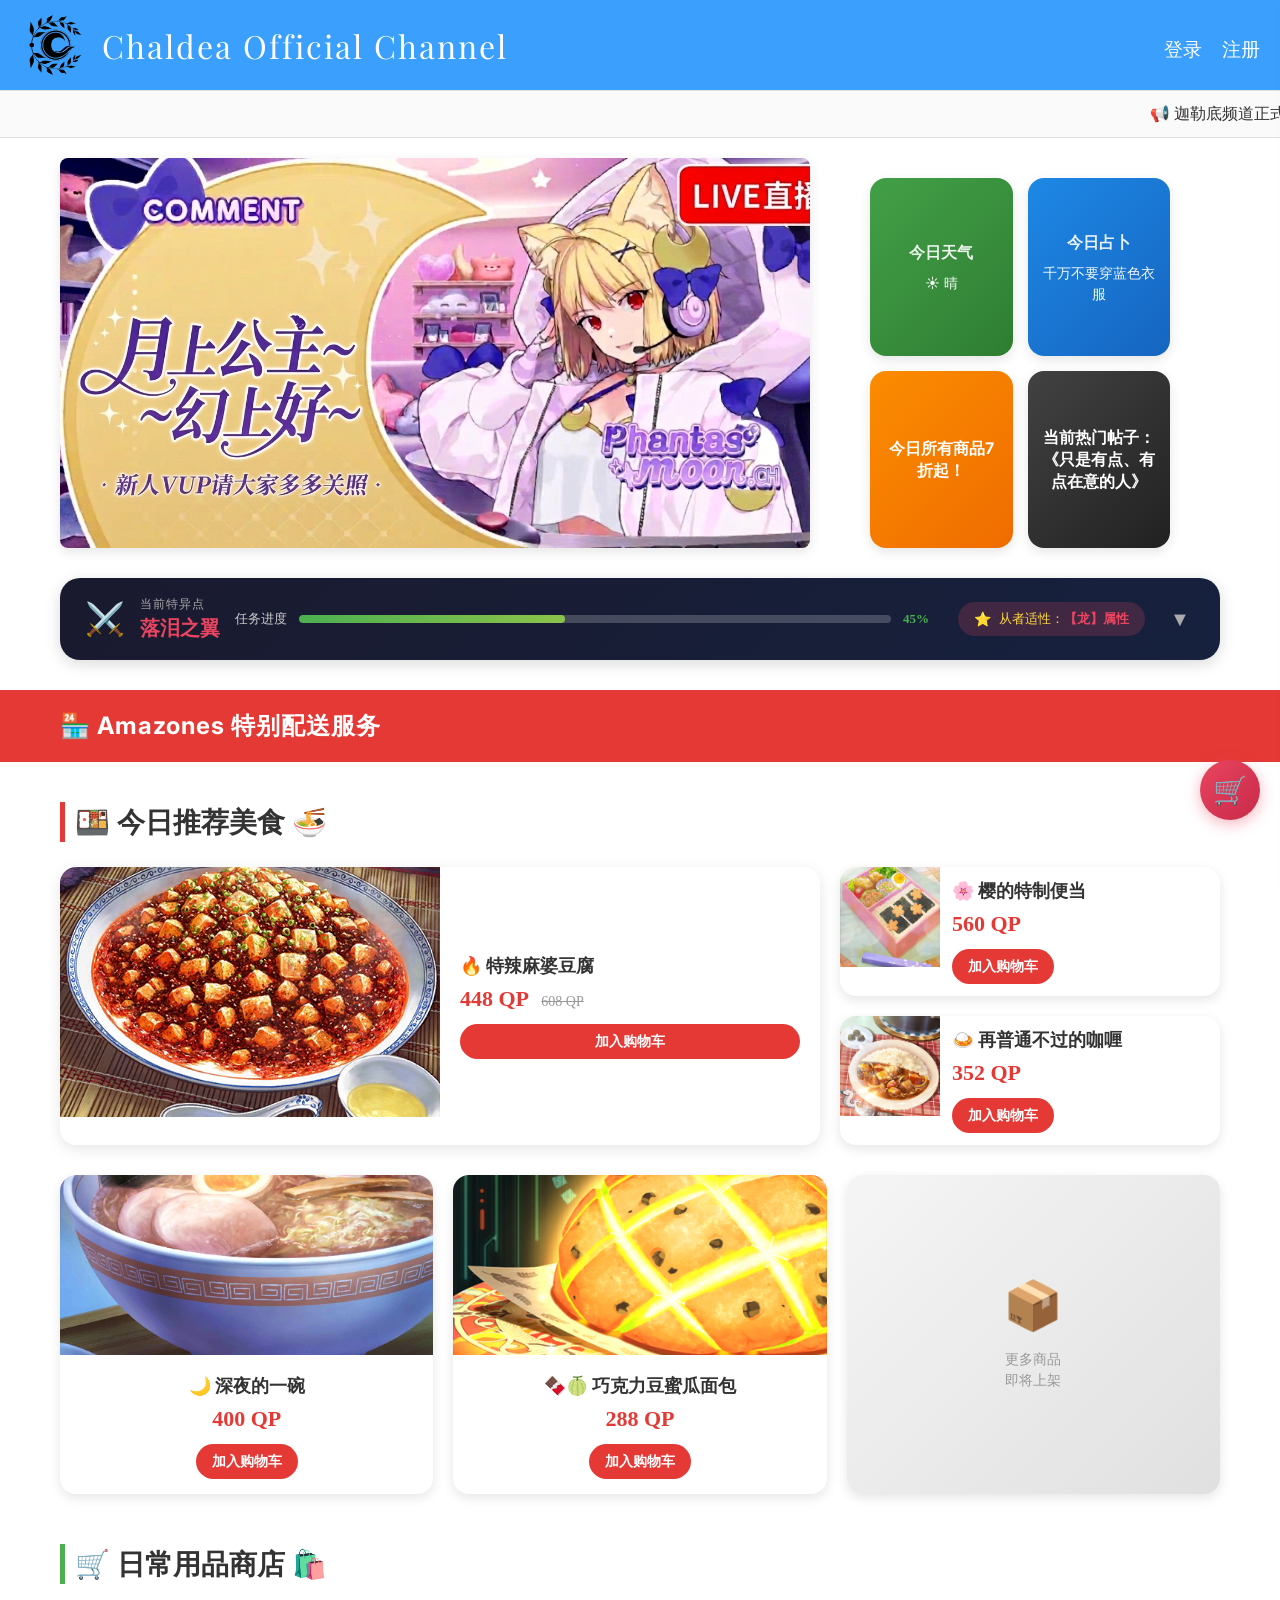
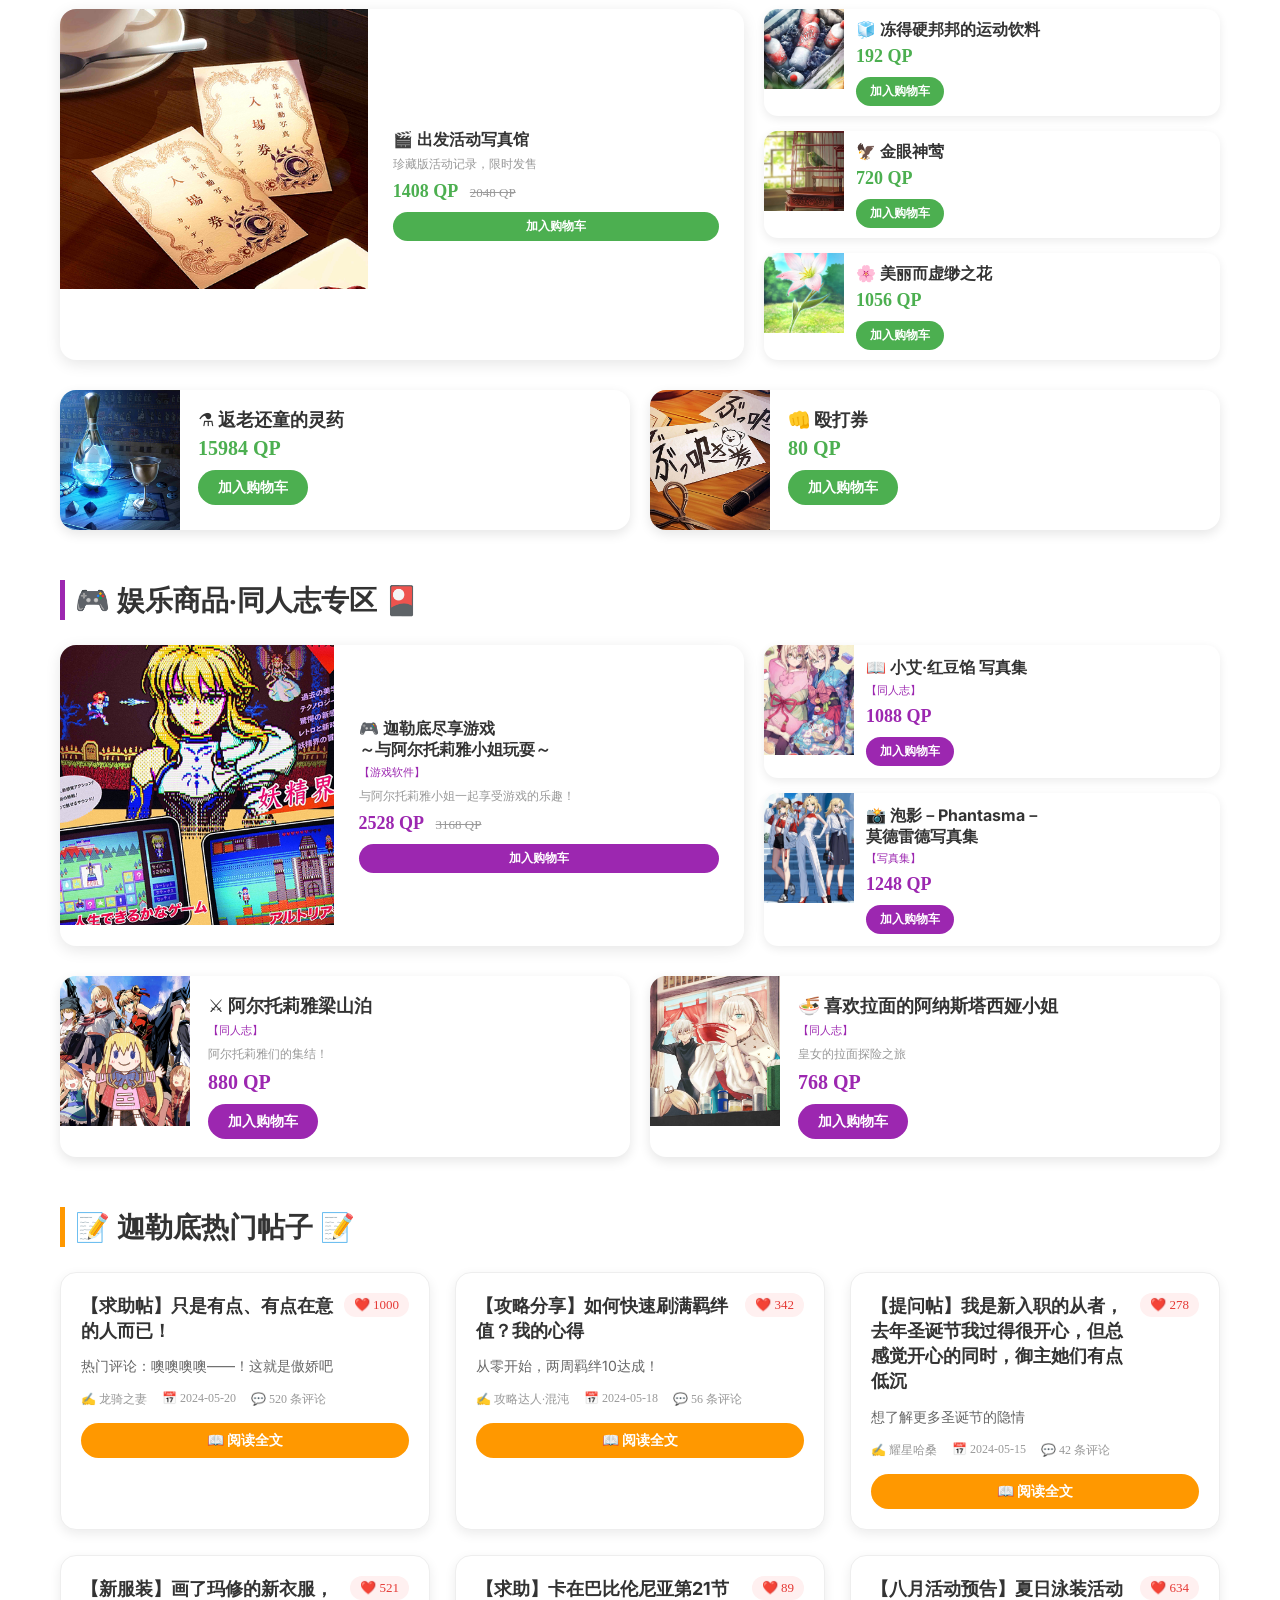
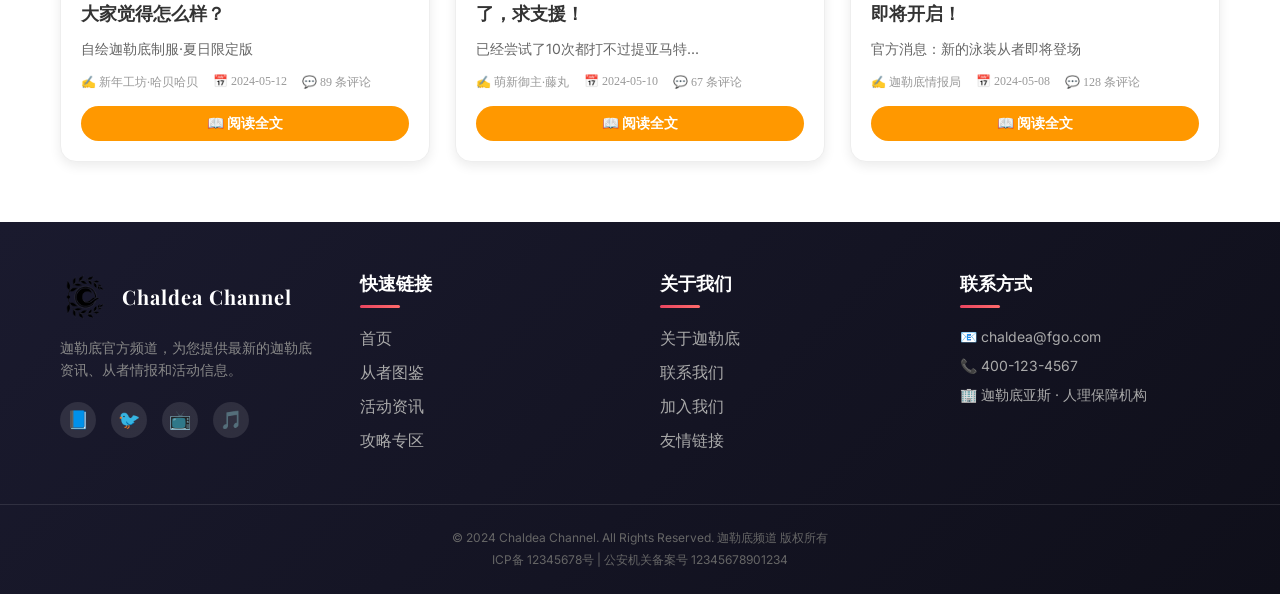
==== commit ea725397: "Add files via upload" ====
--- a/index.html
+++ b/index.html
@@ -104,7 +104,7 @@
     letter-spacing: 1px;
     animation: pulse-border 1.5s infinite;
 ">
-    <span id="bb-timer-text">00:30</span>
+    <span id="bb-timer-text">00:15</span>
 </div>
 
 <style>
@@ -1800,7 +1800,7 @@
         // 显示浮标（使用 flex 布局让警铃图标和文字对齐）
         badge.style.display = 'flex'; 
 
-        let totalSeconds = 30; // 1分钟 = 60秒
+        let totalSeconds = 15; // 1分钟 = 60秒
 
         const countdownInterval = setInterval(function() {
             totalSeconds--;
@@ -1816,8 +1816,8 @@
 
                 timerText.innerText = `${displayMin}:${displaySec}`;
                 
-                // 细节心理压迫：当时间剩下不到 30 秒时，让浮标闪烁加快，字变成金黄色！
-                if (totalSeconds <= 30) {
+                // 细节心理压迫：当时间剩下不到 10 秒时，让浮标闪烁加快，字变成金黄色！
+                if (totalSeconds <= 10) {
                     badge.style.backgroundColor = '#cc0029';
                     timerText.style.color = '#ffcc00';
                 }
